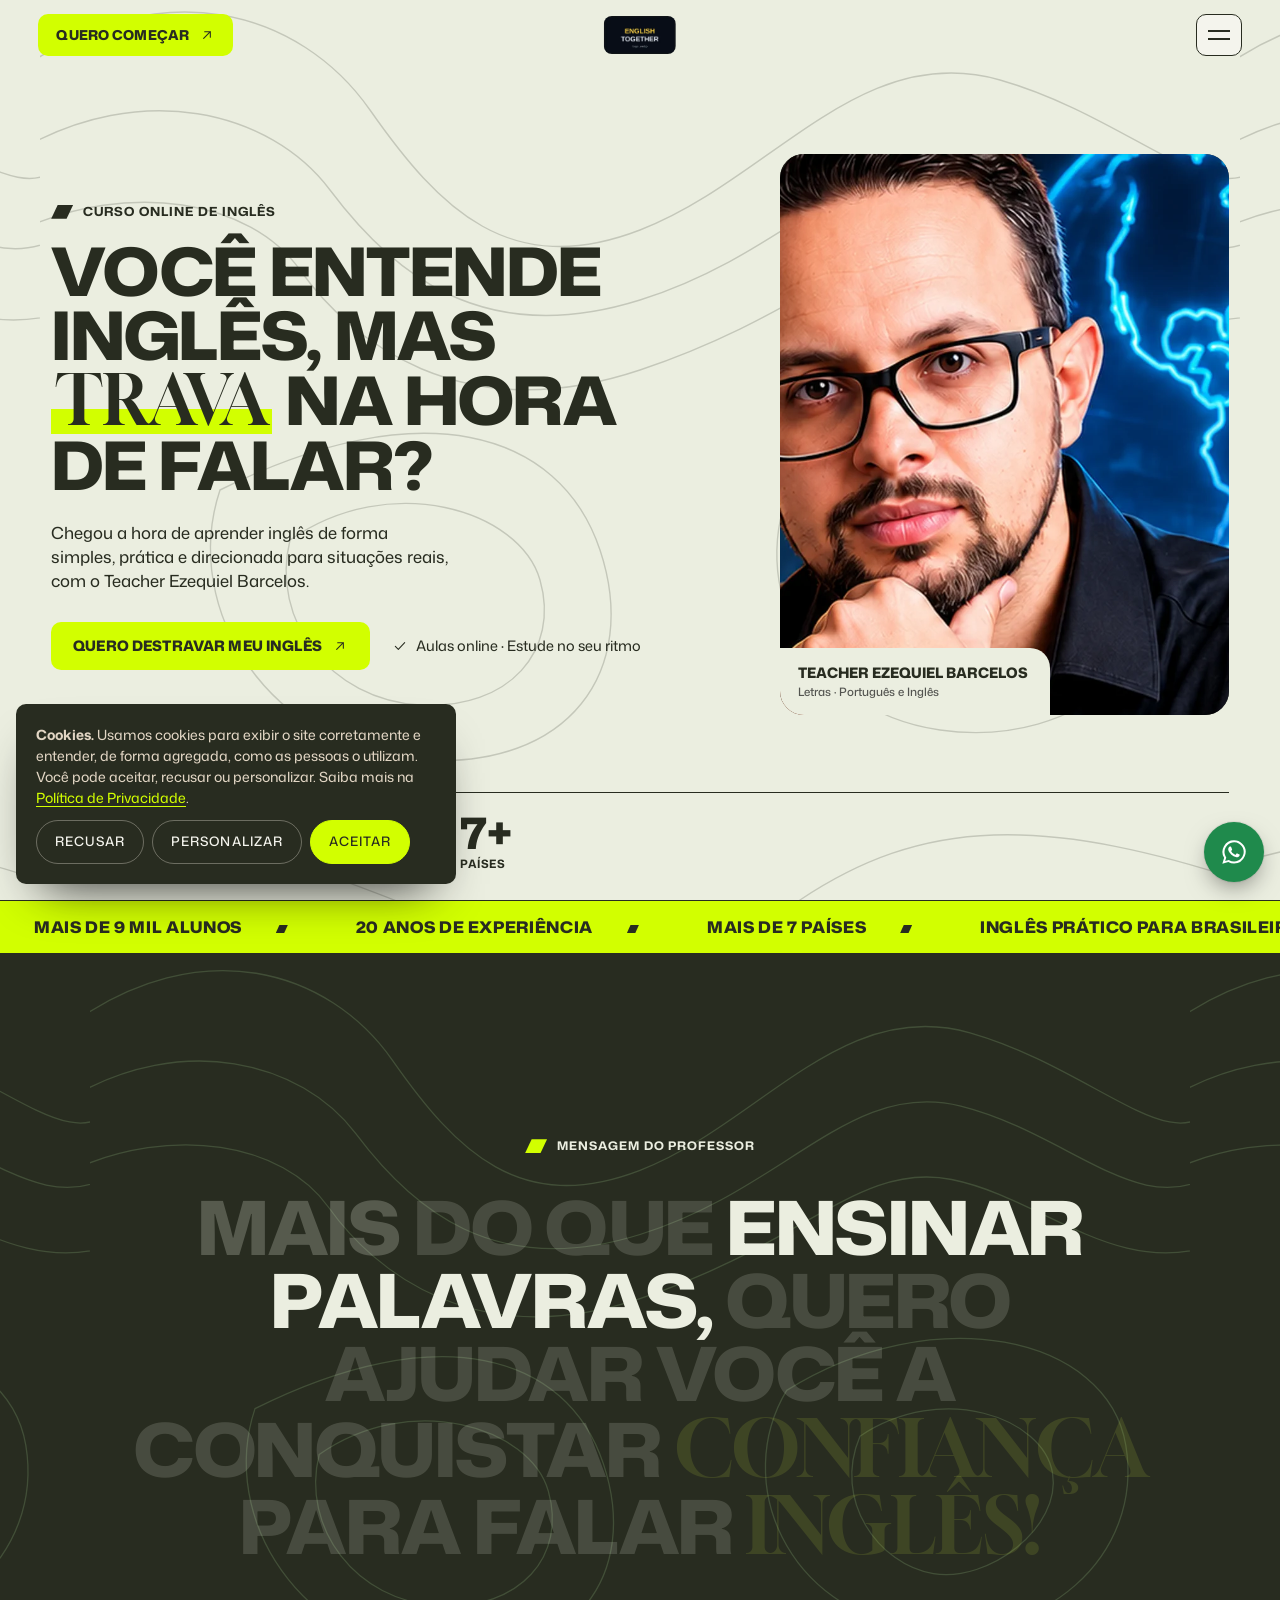
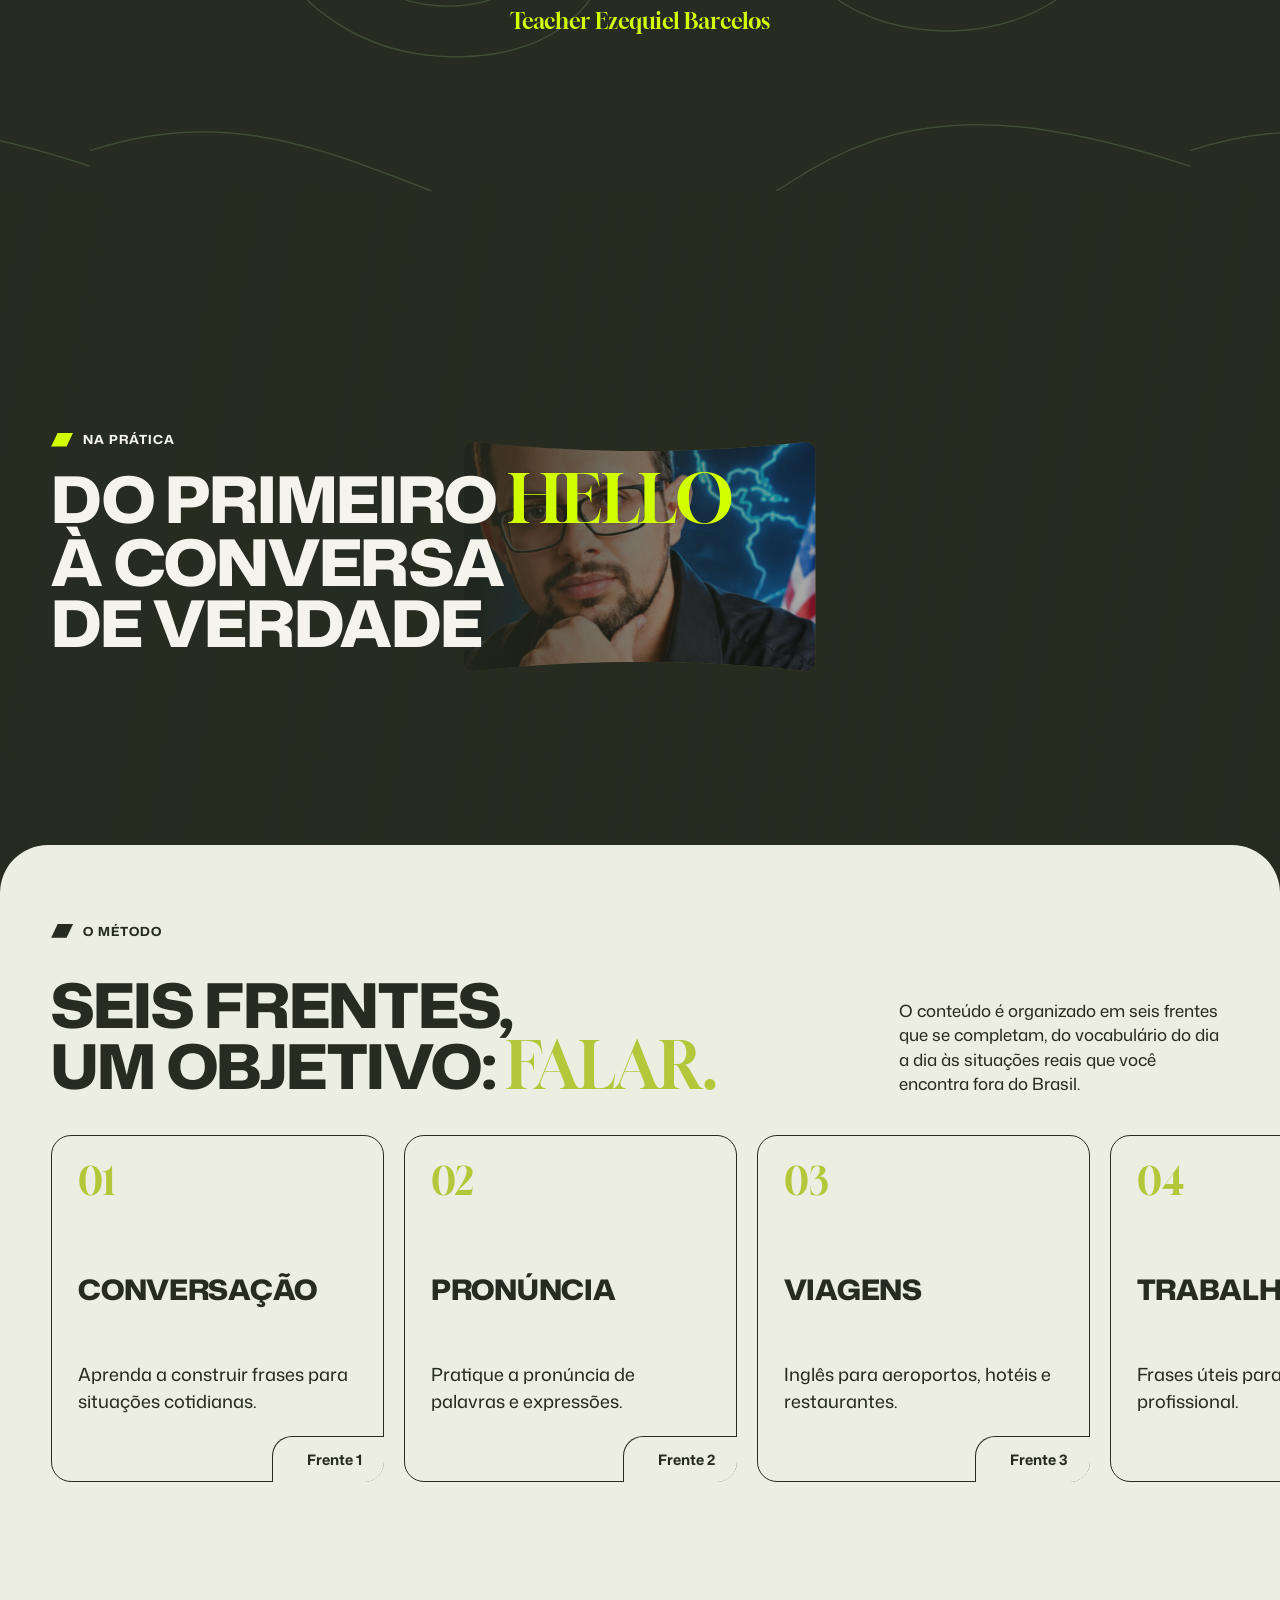
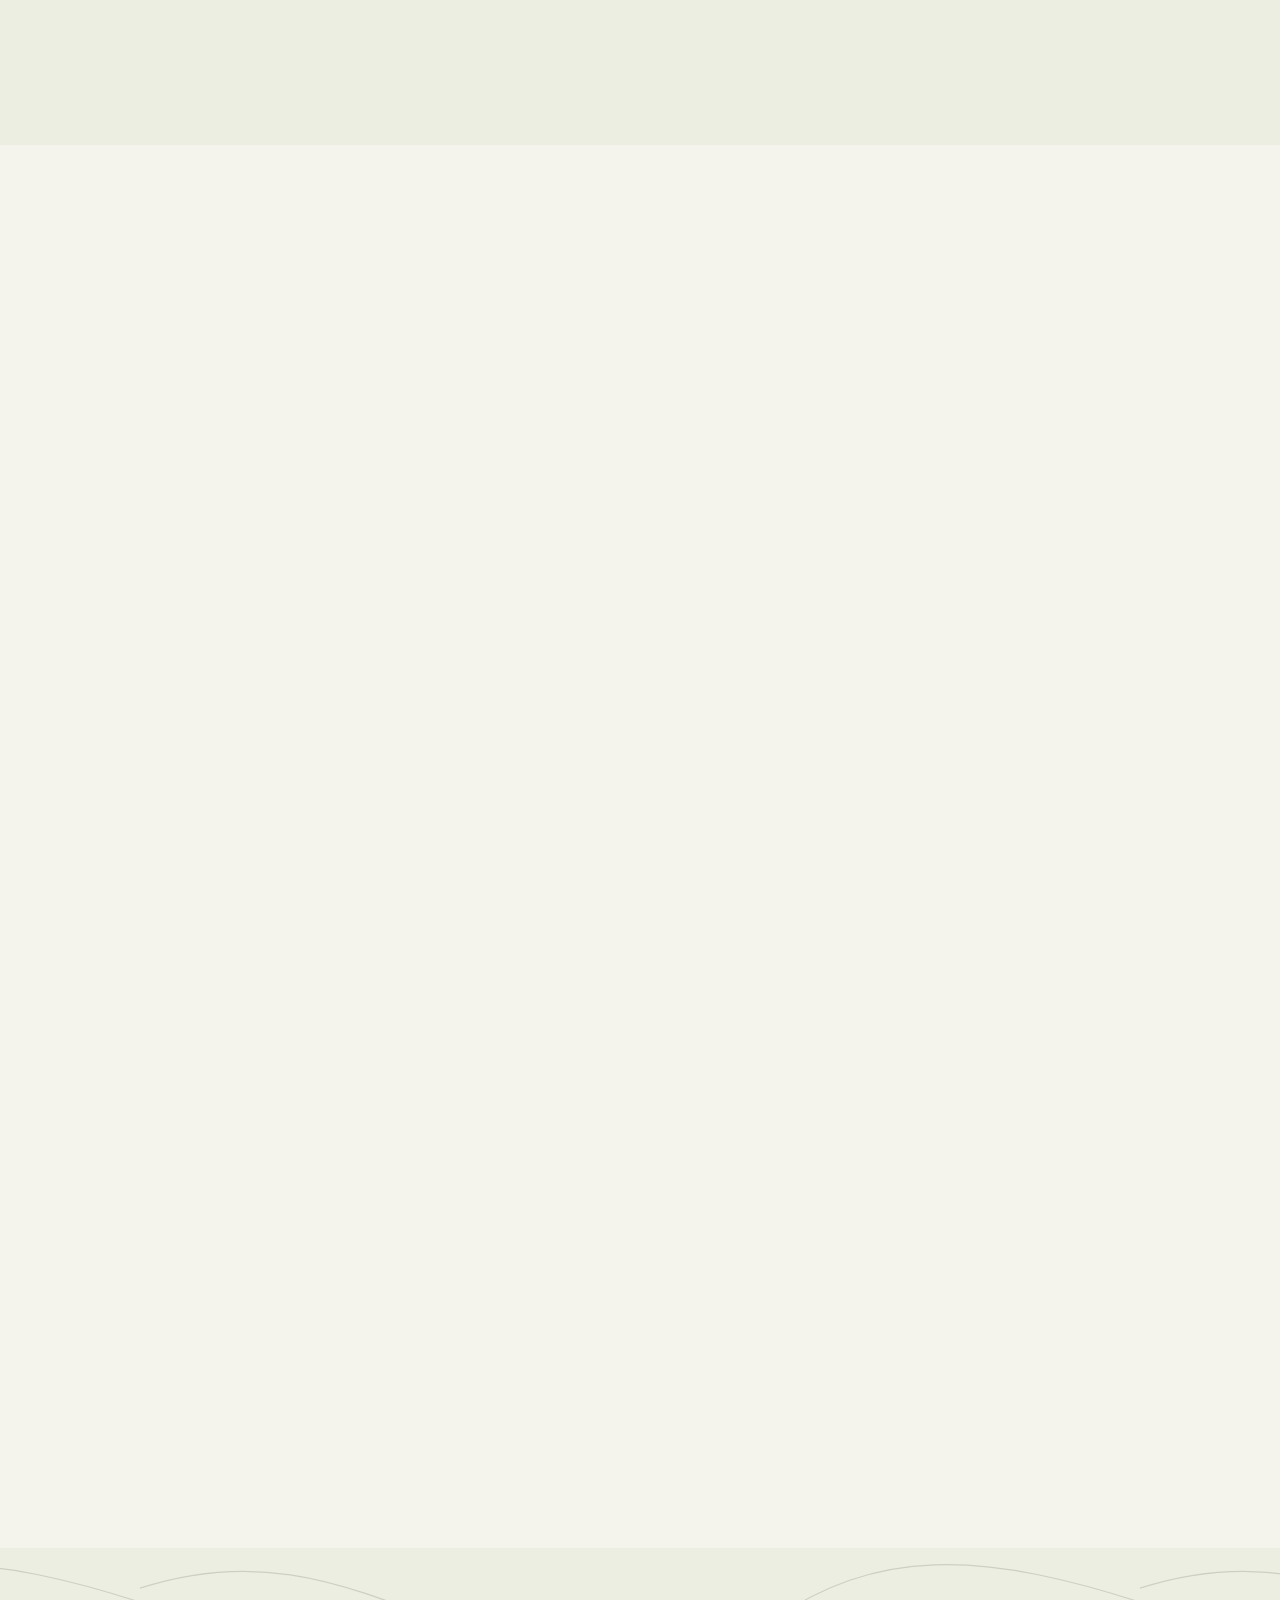
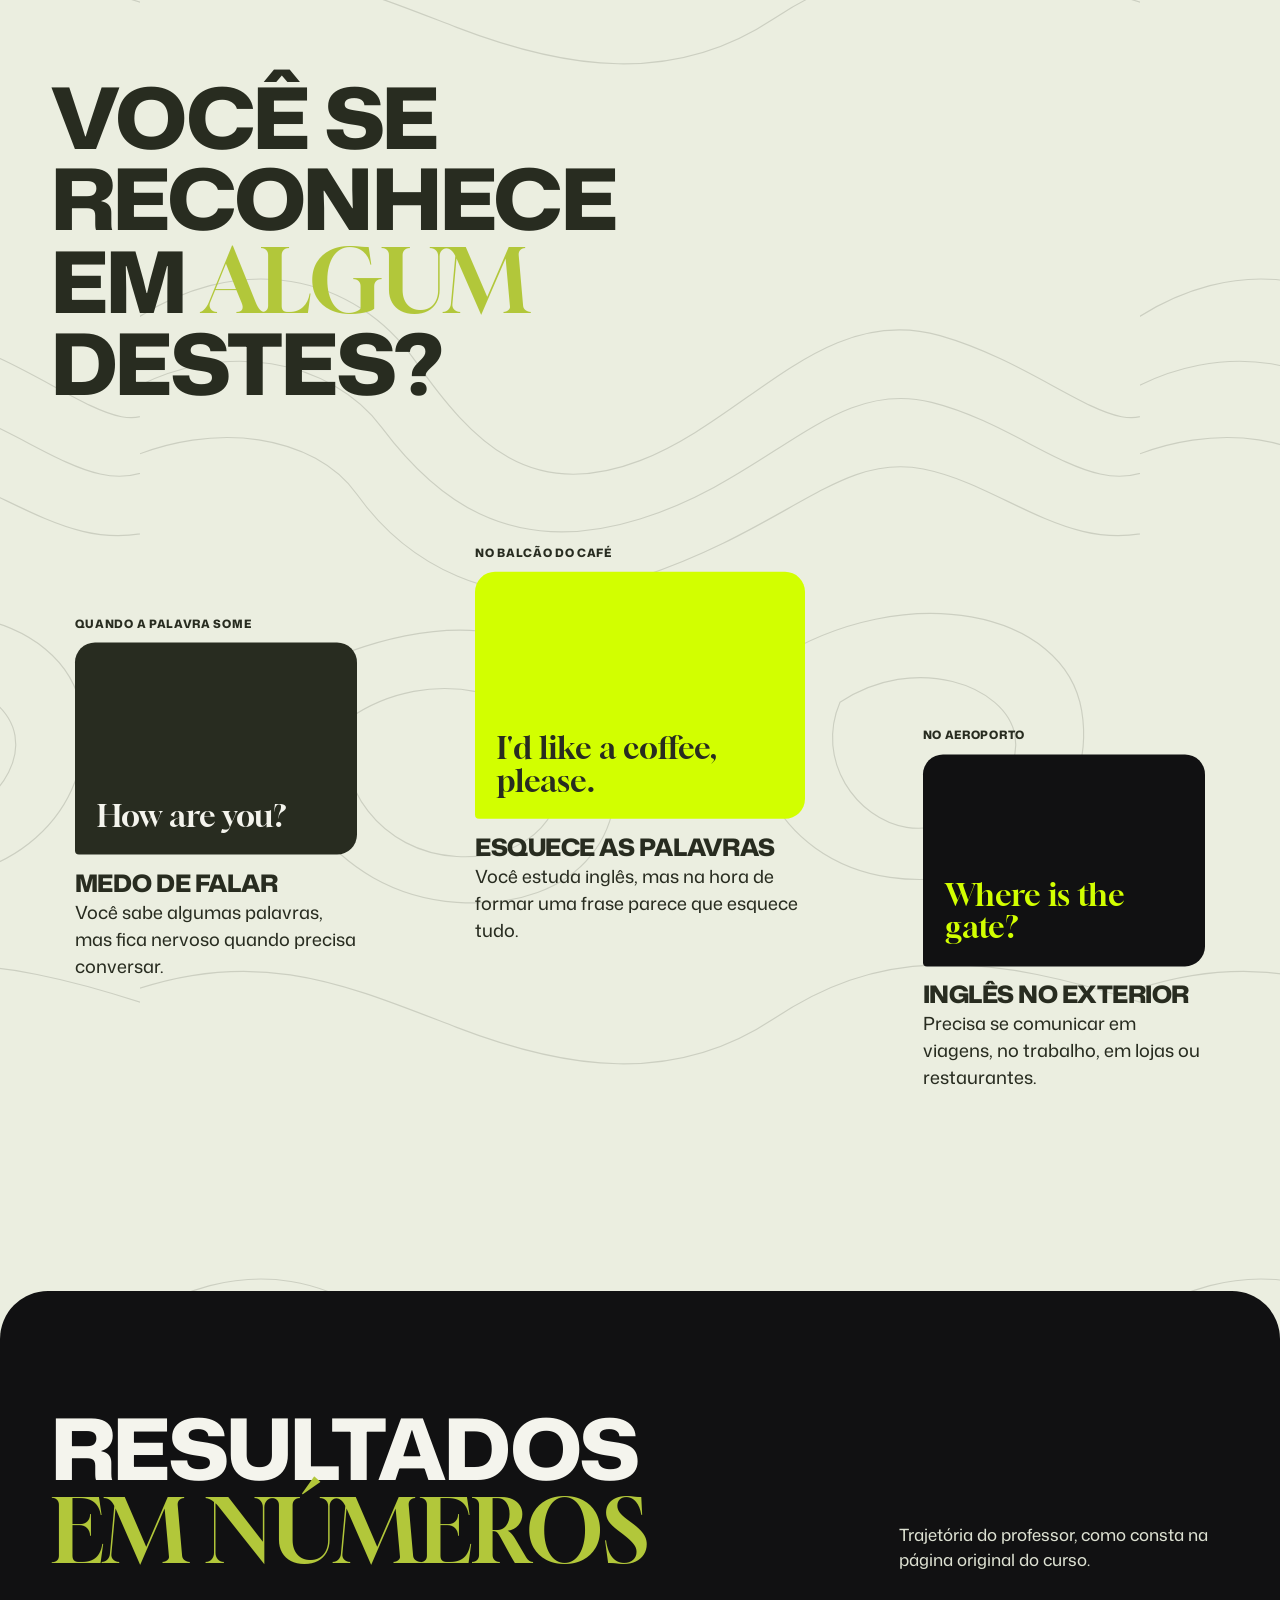
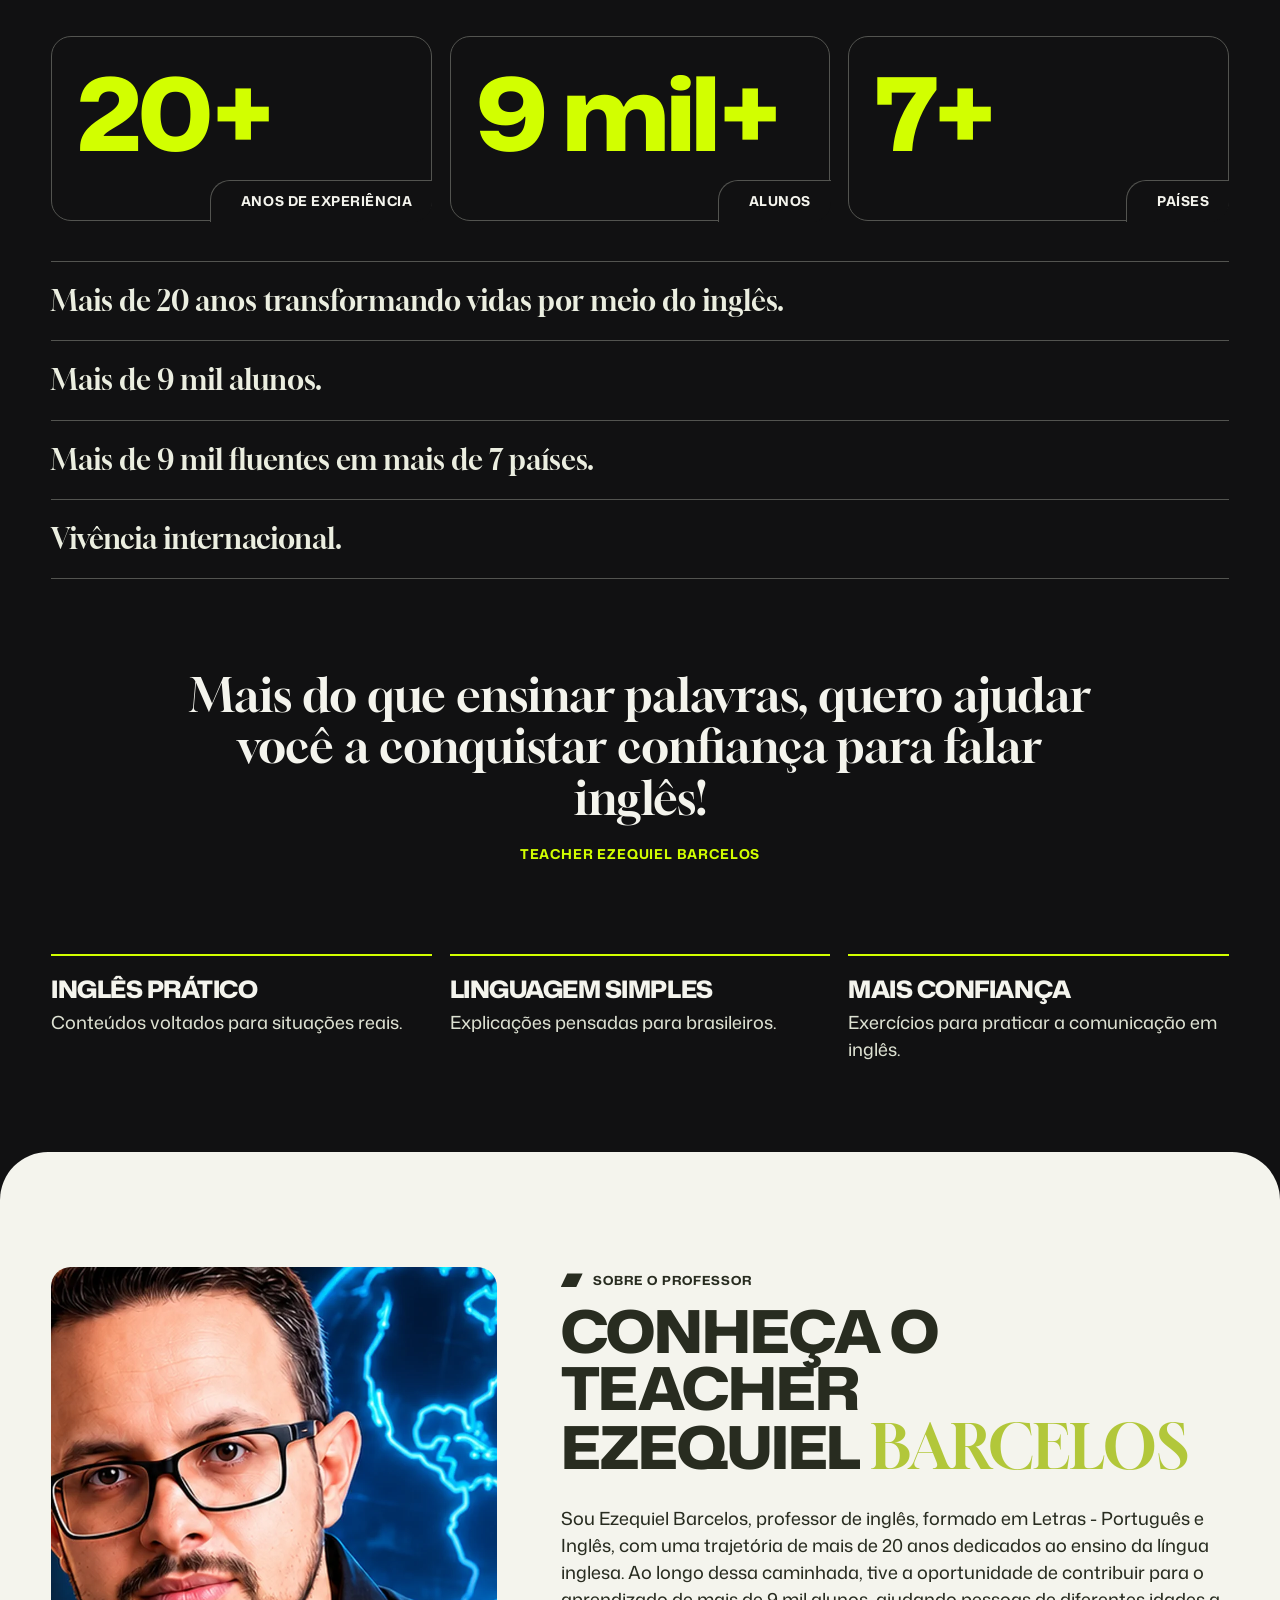
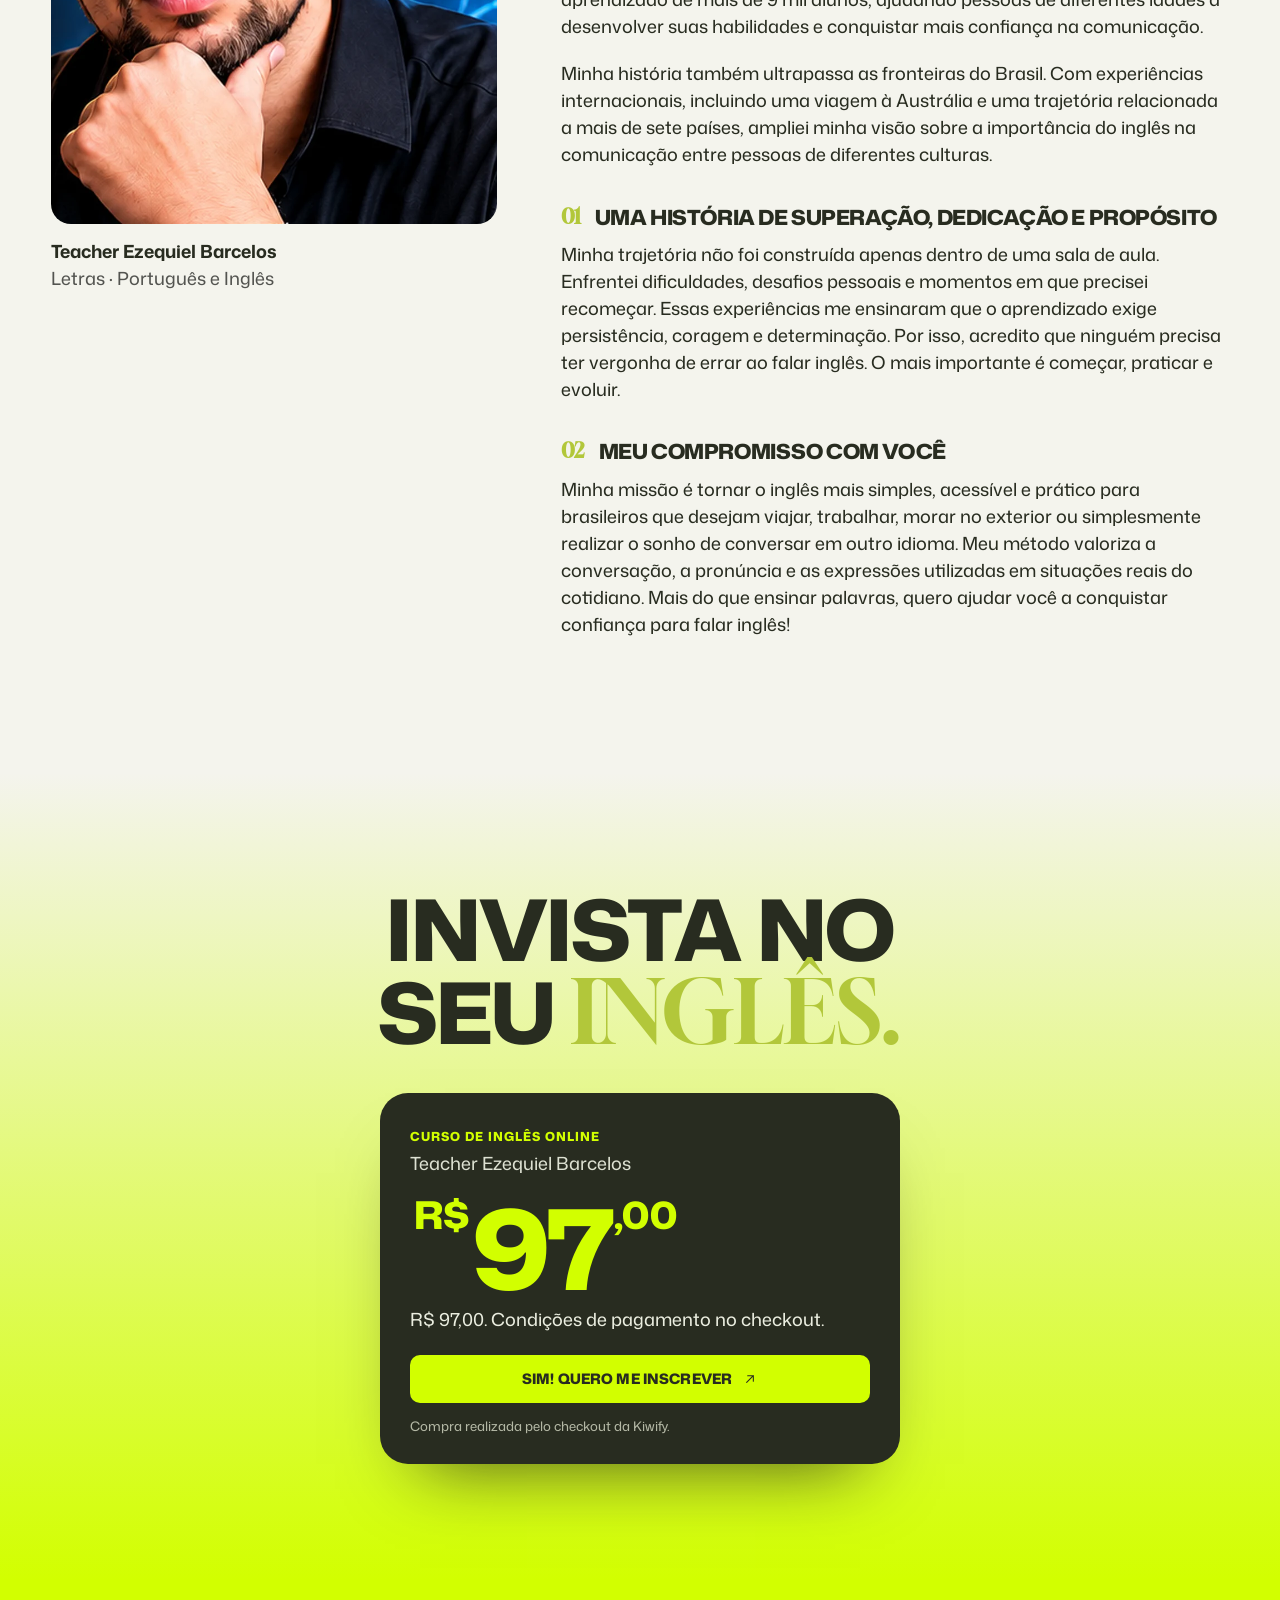
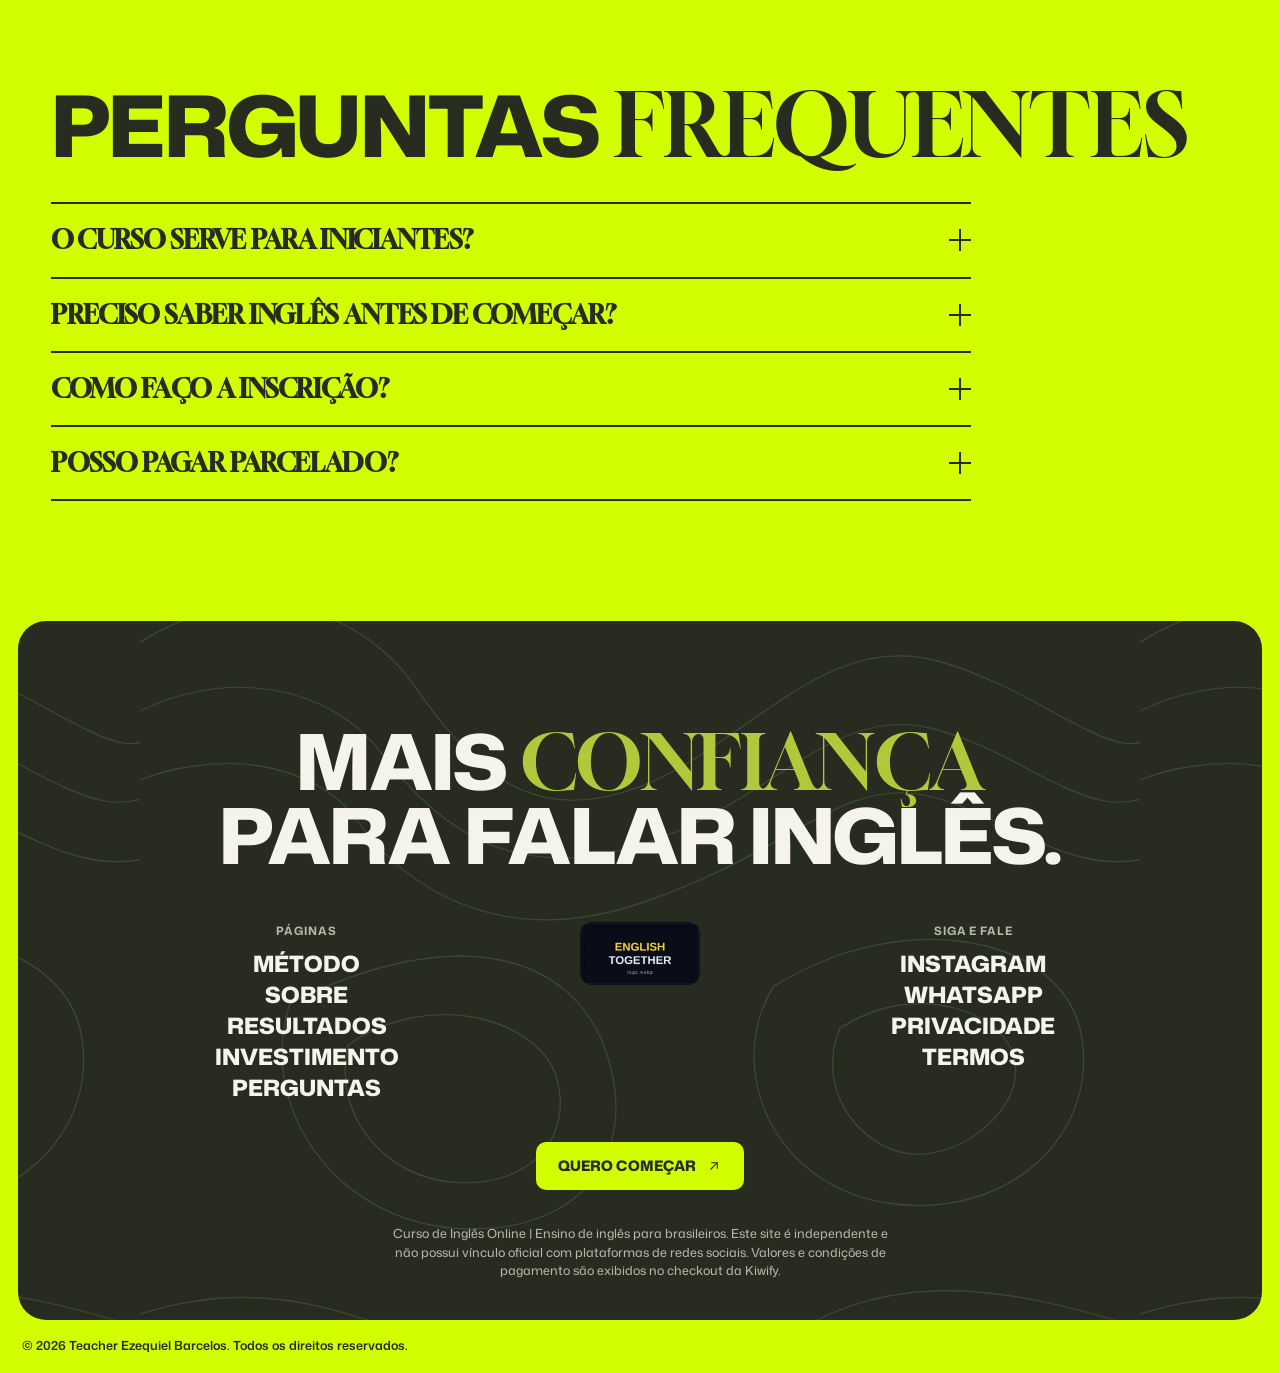
==== index.html @ 975c9c74 "English Together site" ====
<!doctype html>
<html lang="pt-BR"><head><meta charset="UTF-8" /><meta name="viewport" content="width=device-width, initial-scale=1.0" /><title>English Together | Inglês prático para brasileiros</title><meta name="theme-color" content="#080d17" />  <script type="module" crossorigin src="./0.js"></script>
  <link rel="stylesheet" crossorigin href="./0.css">
</head>
<body><div id="root"></div></body></html>
---- 0.css ----
@layer properties{@supports (((-webkit-hyphens:none)) and (not (margin-trim:block))) or ((-moz-orient:inline) and (not (color:rgb(from red r g b)))){*,:before,:after,::backdrop{--tw-scale-x:1;--tw-scale-y:1;--tw-scale-z:1;--tw-rotate-x:initial;--tw-rotate-y:initial;--tw-rotate-z:initial;--tw-skew-x:initial;--tw-skew-y:initial;--tw-pan-x:initial;--tw-pan-y:initial;--tw-pinch-zoom:initial;--tw-space-y-reverse:0;--tw-space-x-reverse:0;--tw-divide-x-reverse:0;--tw-border-style:solid;--tw-divide-y-reverse:0;--tw-ordinal:initial;--tw-slashed-zero:initial;--tw-numeric-figure:initial;--tw-numeric-spacing:initial;--tw-numeric-fraction:initial;--tw-shadow:0 0 #0000;--tw-shadow-color:initial;--tw-shadow-alpha:100%;--tw-inset-shadow:0 0 #0000;--tw-inset-shadow-color:initial;--tw-inset-shadow-alpha:100%;--tw-ring-color:initial;--tw-ring-shadow:0 0 #0000;--tw-inset-ring-color:initial;--tw-inset-ring-shadow:0 0 #0000;--tw-ring-inset:initial;--tw-ring-offset-width:0px;--tw-ring-offset-color:#fff;--tw-ring-offset-shadow:0 0 #0000;--tw-outline-style:solid;--tw-blur:initial;--tw-brightness:initial;--tw-contrast:initial;--tw-grayscale:initial;--tw-hue-rotate:initial;--tw-invert:initial;--tw-opacity:initial;--tw-saturate:initial;--tw-sepia:initial;--tw-drop-shadow:initial;--tw-drop-shadow-color:initial;--tw-drop-shadow-alpha:100%;--tw-drop-shadow-size:initial;--tw-backdrop-blur:initial;--tw-backdrop-brightness:initial;--tw-backdrop-contrast:initial;--tw-backdrop-grayscale:initial;--tw-backdrop-hue-rotate:initial;--tw-backdrop-invert:initial;--tw-backdrop-opacity:initial;--tw-backdrop-saturate:initial;--tw-backdrop-sepia:initial;--tw-duration:initial;--tw-ease:initial}}}@layer theme{:root,:host{--font-sans:var(--font-sans);--font-mono:ui-monospace, SFMono-Regular, Menlo, Monaco, Consolas, "Liberation Mono", "Courier New", monospace;--radius-lg:var(--radius-lg);--ease-in:cubic-bezier(.4, 0, 1, 1);--ease-out:cubic-bezier(0, 0, .2, 1);--ease-in-out:cubic-bezier(.4, 0, .2, 1);--default-transition-duration:.15s;--default-transition-timing-function:cubic-bezier(.4, 0, .2, 1);--default-font-family:var(--font-sans);--default-mono-font-family:var(--font-mono);--font-display:var(--font-display)}}@layer base{*,:after,:before,::backdrop{box-sizing:border-box;border:0 solid;margin:0;padding:0}::file-selector-button{box-sizing:border-box;border:0 solid;margin:0;padding:0}html,:host{-webkit-text-size-adjust:100%;tab-size:4;line-height:1.5;font-family:var(--default-font-family,-apple-system, BlinkMacSystemFont, "Segoe UI", Roboto, "Helvetica Neue", "Noto Sans", Arial, sans-serif, "Apple Color Emoji", "Segoe UI Emoji", "Segoe UI Symbol", "Noto Color Emoji");font-feature-settings:var(--default-font-feature-settings,normal);font-variation-settings:var(--default-font-variation-settings,normal);-webkit-tap-highlight-color:transparent}hr{height:0;color:inherit;border-top-width:1px}abbr:where([title]){-webkit-text-decoration:underline dotted;text-decoration:underline dotted}h1,h2,h3,h4,h5,h6{font-size:inherit;font-weight:inherit}a{color:inherit;-webkit-text-decoration:inherit;text-decoration:inherit}b,strong{font-weight:bolder}code,kbd,samp,pre{font-family:var(--default-mono-font-family,ui-monospace, SFMono-Regular, Menlo, Monaco, Consolas, "Liberation Mono", "Courier New", monospace);font-feature-settings:var(--default-mono-font-feature-settings,normal);font-variation-settings:var(--default-mono-font-variation-settings,normal);font-size:1em}small{font-size:80%}sub,sup{vertical-align:baseline;font-size:75%;line-height:0;position:relative}sub{bottom:-.25em}sup{top:-.5em}table{text-indent:0;border-color:inherit;border-collapse:collapse}:-moz-focusring:where(:not(iframe)){outline:auto}progress{vertical-align:baseline}summary{display:list-item}ol,ul,menu{list-style:none}img,svg,video,canvas,audio,iframe,embed,object{vertical-align:middle;display:block}img,video{max-width:100%;height:auto}button,input,select,optgroup,textarea{font:inherit;font-feature-settings:inherit;font-variation-settings:inherit;letter-spacing:inherit;color:inherit;opacity:1;background-color:#0000;border-radius:0}::file-selector-button{font:inherit;font-feature-settings:inherit;font-variation-settings:inherit;letter-spacing:inherit;color:inherit;opacity:1;background-color:#0000;border-radius:0}:where(select:is([multiple],[size])) optgroup{font-weight:bolder}:where(select:is([multiple],[size])) optgroup option{padding-inline-start:20px}::file-selector-button{margin-inline-end:4px}::placeholder{opacity:1}@supports (not ((-webkit-appearance:-apple-pay-button))) or (contain-intrinsic-size:1px){::placeholder{color:currentColor}@supports (color:color-mix(in lab,red,red)){::placeholder{color:color-mix(in oklab,currentcolor 50%,transparent)}}}textarea{resize:vertical}::-webkit-search-decoration{-webkit-appearance:none}::-webkit-date-and-time-value{min-height:1lh;text-align:inherit}::-webkit-datetime-edit{display:inline-flex}::-webkit-datetime-edit-fields-wrapper{padding:0}::-webkit-datetime-edit{padding-block:0}::-webkit-datetime-edit-year-field{padding-block:0}::-webkit-datetime-edit-month-field{padding-block:0}::-webkit-datetime-edit-day-field{padding-block:0}::-webkit-datetime-edit-hour-field{padding-block:0}::-webkit-datetime-edit-minute-field{padding-block:0}::-webkit-datetime-edit-second-field{padding-block:0}::-webkit-datetime-edit-millisecond-field{padding-block:0}::-webkit-datetime-edit-meridiem-field{padding-block:0}::-webkit-calendar-picker-indicator{line-height:1}:-moz-ui-invalid{box-shadow:none}button,input:where([type=button],[type=reset],[type=submit]){appearance:button}::file-selector-button{appearance:button}::-webkit-inner-spin-button{height:auto}::-webkit-outer-spin-button{height:auto}[hidden]:where(:not([hidden=until-found])){display:none!important}}@layer components;@layer utilities{.\@container{container-type:inline-size}.pointer-events-none{pointer-events:none}.collapse{visibility:collapse}.invisible{visibility:hidden}.visible{visibility:visible}.sr-only{clip-path:inset(50%);white-space:nowrap;border-width:0;width:1px;height:1px;margin:-1px;padding:0;position:absolute;overflow:hidden}.not-sr-only{clip-path:none;white-space:normal;width:auto;height:auto;margin:0;padding:0;position:static;overflow:visible}.absolute{position:absolute}.fixed{position:fixed}.relative{position:relative}.static{position:static}.sticky{position:sticky}.inset-0{inset:0}.top-0{top:0}.isolate{isolation:isolate}.isolation-auto{isolation:auto}.container{width:100%}@media(min-width:40rem){.container{max-width:40rem}}@media(min-width:48rem){.container{max-width:48rem}}@media(min-width:64rem){.container{max-width:64rem}}@media(min-width:80rem){.container{max-width:80rem}}@media(min-width:96rem){.container{max-width:96rem}}.block{display:block}.contents{display:contents}.flex{display:flex}.flow-root{display:flow-root}.grid{display:grid}.hidden{display:none}.inline{display:inline}.inline-block{display:inline-block}.inline-flex{display:inline-flex}.inline-grid{display:inline-grid}.inline-table{display:inline-table}.list-item{display:list-item}.table{display:table}.table-caption{display:table-caption}.table-cell{display:table-cell}.table-column{display:table-column}.table-column-group{display:table-column-group}.table-footer-group{display:table-footer-group}.table-header-group{display:table-header-group}.table-row{display:table-row}.table-row-group{display:table-row-group}.max-w-none{max-width:none}.shrink{flex-shrink:1}.grow{flex-grow:1}.border-collapse{border-collapse:collapse}.translate-none{translate:none}.scale-3d{scale:var(--tw-scale-x) var(--tw-scale-y) var(--tw-scale-z)}.transform{transform:var(--tw-rotate-x, ) var(--tw-rotate-y, ) var(--tw-rotate-z, ) var(--tw-skew-x, ) var(--tw-skew-y, )}.touch-pinch-zoom{--tw-pinch-zoom:pinch-zoom;touch-action:var(--tw-pan-x, ) var(--tw-pan-y, ) var(--tw-pinch-zoom, )}.resize{resize:both}.flex-wrap{flex-wrap:wrap}:where(.space-y-reverse>:not(:last-child)){--tw-space-y-reverse:1}:where(.space-x-reverse>:not(:last-child)){--tw-space-x-reverse:1}:where(.divide-x>:not(:last-child)){--tw-divide-x-reverse:0;border-inline-style:var(--tw-border-style);border-inline-start-width:calc(1px * var(--tw-divide-x-reverse));border-inline-end-width:calc(1px * calc(1 - var(--tw-divide-x-reverse)))}:where(.divide-y>:not(:last-child)){--tw-divide-y-reverse:0;border-bottom-style:var(--tw-border-style);border-top-style:var(--tw-border-style);border-top-width:calc(1px * var(--tw-divide-y-reverse));border-bottom-width:calc(1px * calc(1 - var(--tw-divide-y-reverse)))}:where(.divide-y-reverse>:not(:last-child)){--tw-divide-y-reverse:1}.truncate{text-overflow:ellipsis;white-space:nowrap;overflow:hidden}.overflow-hidden{overflow:hidden}.rounded{border-radius:.25rem}.rounded-s{border-start-start-radius:.25rem;border-end-start-radius:.25rem}.rounded-ss{border-start-start-radius:.25rem}.rounded-e{border-start-end-radius:.25rem;border-end-end-radius:.25rem}.rounded-se{border-start-end-radius:.25rem}.rounded-ee{border-end-end-radius:.25rem}.rounded-es{border-end-start-radius:.25rem}.rounded-t{border-top-left-radius:.25rem;border-top-right-radius:.25rem}.rounded-l{border-top-left-radius:.25rem;border-bottom-left-radius:.25rem}.rounded-l-lg{border-top-left-radius:var(--radius-lg);border-bottom-left-radius:var(--radius-lg)}.rounded-tl{border-top-left-radius:.25rem}.rounded-r{border-top-right-radius:.25rem;border-bottom-right-radius:.25rem}.rounded-r-lg{border-top-right-radius:var(--radius-lg);border-bottom-right-radius:var(--radius-lg)}.rounded-tr{border-top-right-radius:.25rem}.rounded-b{border-bottom-right-radius:.25rem;border-bottom-left-radius:.25rem}.rounded-br{border-bottom-right-radius:.25rem}.rounded-bl{border-bottom-left-radius:.25rem}.border{border-style:var(--tw-border-style);border-width:1px}.border-x{border-inline-style:var(--tw-border-style);border-inline-width:1px}.border-y{border-block-style:var(--tw-border-style);border-block-width:1px}.border-s{border-inline-start-style:var(--tw-border-style);border-inline-start-width:1px}.border-e{border-inline-end-style:var(--tw-border-style);border-inline-end-width:1px}.border-bs{border-block-start-style:var(--tw-border-style);border-block-start-width:1px}.border-be{border-block-end-style:var(--tw-border-style);border-block-end-width:1px}.border-t{border-top-style:var(--tw-border-style);border-top-width:1px}.border-r{border-right-style:var(--tw-border-style);border-right-width:1px}.border-b{border-bottom-style:var(--tw-border-style);border-bottom-width:1px}.border-l{border-left-style:var(--tw-border-style);border-left-width:1px}.bg-muted{background-color:#1e1813}.bg-repeat{background-repeat:repeat}.mask-no-clip{-webkit-mask-clip:no-clip;mask-clip:no-clip}.mask-repeat{-webkit-mask-repeat:repeat;mask-repeat:repeat}.object-cover{object-fit:cover}.text-wrap{text-wrap:wrap}.text-clip{text-overflow:clip}.text-ellipsis{text-overflow:ellipsis}.capitalize{text-transform:capitalize}.lowercase{text-transform:lowercase}.normal-case{text-transform:none}.uppercase{text-transform:uppercase}.italic{font-style:italic}.not-italic{font-style:normal}.diagonal-fractions{--tw-numeric-fraction:diagonal-fractions;font-variant-numeric:var(--tw-ordinal, ) var(--tw-slashed-zero, ) var(--tw-numeric-figure, ) var(--tw-numeric-spacing, ) var(--tw-numeric-fraction, )}.lining-nums{--tw-numeric-figure:lining-nums;font-variant-numeric:var(--tw-ordinal, ) var(--tw-slashed-zero, ) var(--tw-numeric-figure, ) var(--tw-numeric-spacing, ) var(--tw-numeric-fraction, )}.oldstyle-nums{--tw-numeric-figure:oldstyle-nums;font-variant-numeric:var(--tw-ordinal, ) var(--tw-slashed-zero, ) var(--tw-numeric-figure, ) var(--tw-numeric-spacing, ) var(--tw-numeric-fraction, )}.ordinal{--tw-ordinal:ordinal;font-variant-numeric:var(--tw-ordinal, ) var(--tw-slashed-zero, ) var(--tw-numeric-figure, ) var(--tw-numeric-spacing, ) var(--tw-numeric-fraction, )}.proportional-nums{--tw-numeric-spacing:proportional-nums;font-variant-numeric:var(--tw-ordinal, ) var(--tw-slashed-zero, ) var(--tw-numeric-figure, ) var(--tw-numeric-spacing, ) var(--tw-numeric-fraction, )}.slashed-zero{--tw-slashed-zero:slashed-zero;font-variant-numeric:var(--tw-ordinal, ) var(--tw-slashed-zero, ) var(--tw-numeric-figure, ) var(--tw-numeric-spacing, ) var(--tw-numeric-fraction, )}.stacked-fractions{--tw-numeric-fraction:stacked-fractions;font-variant-numeric:var(--tw-ordinal, ) var(--tw-slashed-zero, ) var(--tw-numeric-figure, ) var(--tw-numeric-spacing, ) var(--tw-numeric-fraction, )}.tabular-nums{--tw-numeric-spacing:tabular-nums;font-variant-numeric:var(--tw-ordinal, ) var(--tw-slashed-zero, ) var(--tw-numeric-figure, ) var(--tw-numeric-spacing, ) var(--tw-numeric-fraction, )}.normal-nums{font-variant-numeric:normal}.line-through{text-decoration-line:line-through}.no-underline{text-decoration-line:none}.overline{text-decoration-line:overline}.underline{text-decoration-line:underline}.antialiased{-webkit-font-smoothing:antialiased;-moz-osx-font-smoothing:grayscale}.subpixel-antialiased{-webkit-font-smoothing:auto;-moz-osx-font-smoothing:auto}.shadow{--tw-shadow:0 1px 3px 0 var(--tw-shadow-color,#0000001a), 0 1px 2px -1px var(--tw-shadow-color,#0000001a);box-shadow:var(--tw-inset-shadow),var(--tw-inset-ring-shadow),var(--tw-ring-offset-shadow),var(--tw-ring-shadow),var(--tw-shadow)}.inset-ring{--tw-inset-ring-shadow:inset 0 0 0 1px var(--tw-inset-ring-color,currentcolor);box-shadow:var(--tw-inset-shadow),var(--tw-inset-ring-shadow),var(--tw-ring-offset-shadow),var(--tw-ring-shadow),var(--tw-shadow)}.outline{outline-style:var(--tw-outline-style);outline-width:1px}.blur{--tw-blur:blur(8px);filter:var(--tw-blur, ) var(--tw-brightness, ) var(--tw-contrast, ) var(--tw-grayscale, ) var(--tw-hue-rotate, ) var(--tw-invert, ) var(--tw-saturate, ) var(--tw-sepia, ) var(--tw-drop-shadow, )}.drop-shadow{--tw-drop-shadow-size:drop-shadow(0 1px 2px var(--tw-drop-shadow-color,#0000001a)) drop-shadow(0 1px 1px var(--tw-drop-shadow-color,#0000000f));--tw-drop-shadow:drop-shadow(0 1px 2px #0000001a) drop-shadow(0 1px 1px #0000000f);filter:var(--tw-blur, ) var(--tw-brightness, ) var(--tw-contrast, ) var(--tw-grayscale, ) var(--tw-hue-rotate, ) var(--tw-invert, ) var(--tw-saturate, ) var(--tw-sepia, ) var(--tw-drop-shadow, )}.filter{filter:var(--tw-blur, ) var(--tw-brightness, ) var(--tw-contrast, ) var(--tw-grayscale, ) var(--tw-hue-rotate, ) var(--tw-invert, ) var(--tw-saturate, ) var(--tw-sepia, ) var(--tw-drop-shadow, )}.filter\!{filter:var(--tw-blur, ) var(--tw-brightness, ) var(--tw-contrast, ) var(--tw-grayscale, ) var(--tw-hue-rotate, ) var(--tw-invert, ) var(--tw-saturate, ) var(--tw-sepia, ) var(--tw-drop-shadow, )!important}.backdrop-blur{--tw-backdrop-blur:blur(8px);-webkit-backdrop-filter:var(--tw-backdrop-blur, ) var(--tw-backdrop-brightness, ) var(--tw-backdrop-contrast, ) var(--tw-backdrop-grayscale, ) var(--tw-backdrop-hue-rotate, ) var(--tw-backdrop-invert, ) var(--tw-backdrop-opacity, ) var(--tw-backdrop-saturate, ) var(--tw-backdrop-sepia, );backdrop-filter:var(--tw-backdrop-blur, ) var(--tw-backdrop-brightness, ) var(--tw-backdrop-contrast, ) var(--tw-backdrop-grayscale, ) var(--tw-backdrop-hue-rotate, ) var(--tw-backdrop-invert, ) var(--tw-backdrop-opacity, ) var(--tw-backdrop-saturate, ) var(--tw-backdrop-sepia, )}.backdrop-grayscale{--tw-backdrop-grayscale:grayscale(100%);-webkit-backdrop-filter:var(--tw-backdrop-blur, ) var(--tw-backdrop-brightness, ) var(--tw-backdrop-contrast, ) var(--tw-backdrop-grayscale, ) var(--tw-backdrop-hue-rotate, ) var(--tw-backdrop-invert, ) var(--tw-backdrop-opacity, ) var(--tw-backdrop-saturate, ) var(--tw-backdrop-sepia, );backdrop-filter:var(--tw-backdrop-blur, ) var(--tw-backdrop-brightness, ) var(--tw-backdrop-contrast, ) var(--tw-backdrop-grayscale, ) var(--tw-backdrop-hue-rotate, ) var(--tw-backdrop-invert, ) var(--tw-backdrop-opacity, ) var(--tw-backdrop-saturate, ) var(--tw-backdrop-sepia, )}.backdrop-invert{--tw-backdrop-invert:invert(100%);-webkit-backdrop-filter:var(--tw-backdrop-blur, ) var(--tw-backdrop-brightness, ) var(--tw-backdrop-contrast, ) var(--tw-backdrop-grayscale, ) var(--tw-backdrop-hue-rotate, ) var(--tw-backdrop-invert, ) var(--tw-backdrop-opacity, ) var(--tw-backdrop-saturate, ) var(--tw-backdrop-sepia, );backdrop-filter:var(--tw-backdrop-blur, ) var(--tw-backdrop-brightness, ) var(--tw-backdrop-contrast, ) var(--tw-backdrop-grayscale, ) var(--tw-backdrop-hue-rotate, ) var(--tw-backdrop-invert, ) var(--tw-backdrop-opacity, ) var(--tw-backdrop-saturate, ) var(--tw-backdrop-sepia, )}.backdrop-sepia{--tw-backdrop-sepia:sepia(100%);-webkit-backdrop-filter:var(--tw-backdrop-blur, ) var(--tw-backdrop-brightness, ) var(--tw-backdrop-contrast, ) var(--tw-backdrop-grayscale, ) var(--tw-backdrop-hue-rotate, ) var(--tw-backdrop-invert, ) var(--tw-backdrop-opacity, ) var(--tw-backdrop-saturate, ) var(--tw-backdrop-sepia, );backdrop-filter:var(--tw-backdrop-blur, ) var(--tw-backdrop-brightness, ) var(--tw-backdrop-contrast, ) var(--tw-backdrop-grayscale, ) var(--tw-backdrop-hue-rotate, ) var(--tw-backdrop-invert, ) var(--tw-backdrop-opacity, ) var(--tw-backdrop-saturate, ) var(--tw-backdrop-sepia, )}.backdrop-filter{-webkit-backdrop-filter:var(--tw-backdrop-blur, ) var(--tw-backdrop-brightness, ) var(--tw-backdrop-contrast, ) var(--tw-backdrop-grayscale, ) var(--tw-backdrop-hue-rotate, ) var(--tw-backdrop-invert, ) var(--tw-backdrop-opacity, ) var(--tw-backdrop-saturate, ) var(--tw-backdrop-sepia, );backdrop-filter:var(--tw-backdrop-blur, ) var(--tw-backdrop-brightness, ) var(--tw-backdrop-contrast, ) var(--tw-backdrop-grayscale, ) var(--tw-backdrop-hue-rotate, ) var(--tw-backdrop-invert, ) var(--tw-backdrop-opacity, ) var(--tw-backdrop-saturate, ) var(--tw-backdrop-sepia, )}.transition{transition-property:color,background-color,border-color,outline-color,text-decoration-color,fill,stroke,--tw-gradient-from,--tw-gradient-via,--tw-gradient-to,opacity,box-shadow,transform,translate,scale,rotate,filter,-webkit-backdrop-filter,backdrop-filter,display,content-visibility,overlay,pointer-events;transition-timing-function:var(--tw-ease,var(--default-transition-timing-function));transition-duration:var(--tw-duration,var(--default-transition-duration))}.transition-opacity{transition-property:opacity;transition-timing-function:var(--tw-ease,var(--default-transition-timing-function));transition-duration:var(--tw-duration,var(--default-transition-duration))}.duration-500{--tw-duration:.5s;transition-duration:.5s}.ease-in{--tw-ease:var(--ease-in);transition-timing-function:var(--ease-in)}.ease-in-out{--tw-ease:var(--ease-in-out);transition-timing-function:var(--ease-in-out)}.ease-out{--tw-ease:var(--ease-out);transition-timing-function:var(--ease-out)}:where(.divide-x-reverse>:not(:last-child)){--tw-divide-x-reverse:1}.ring-inset{--tw-ring-inset:inset}}@font-face{font-family:Bodoni Moda;font-style:normal;font-weight:400 900;font-display:swap;src:url(./fonts/bodoni-latin.woff2)format("woff2");unicode-range:U+??,U+131,U+152-153,U+2BB-2BC,U+2C6,U+2DA,U+2DC,U+304,U+308,U+329,U+2000-206F,U+20AC,U+2122,U+2191,U+2193,U+2212,U+2215,U+FEFF,U+FFFD}@font-face{font-family:Bodoni Moda;font-style:normal;font-weight:400 900;font-display:swap;src:url(./fonts/bodoni-latin-ext.woff2)format("woff2");unicode-range:U+100-2BA,U+2BD-2C5,U+2C7-2CC,U+2CE-2D7,U+2DD-2FF,U+304,U+308,U+329,U+1D00-1DBF,U+1E00-1E9F,U+1EF2-1EFF,U+2020,U+20A0-20AB,U+20AD-20C0,U+2113,U+2C60-2C7F,U+A720-A7FF}@font-face{font-family:Bodoni Moda;font-style:italic;font-weight:400 900;font-display:swap;src:url(./fonts/bodoni-italic-latin.woff2)format("woff2");unicode-range:U+??,U+131,U+152-153,U+2BB-2BC,U+2C6,U+2DA,U+2DC,U+304,U+308,U+329,U+2000-206F,U+20AC,U+2122,U+2191,U+2193,U+2212,U+2215,U+FEFF,U+FFFD}@font-face{font-family:Bodoni Moda;font-style:italic;font-weight:400 900;font-display:swap;src:url(./fonts/bodoni-italic-latin-ext.woff2)format("woff2");unicode-range:U+100-2BA,U+2BD-2C5,U+2C7-2CC,U+2CE-2D7,U+2DD-2FF,U+304,U+308,U+329,U+1D00-1DBF,U+1E00-1E9F,U+1EF2-1EFF,U+2020,U+20A0-20AB,U+20AD-20C0,U+2113,U+2C60-2C7F,U+A720-A7FF}@font-face{font-family:Jost;font-style:normal;font-weight:300 600;font-display:swap;src:url(./fonts/jost-latin.woff2)format("woff2");unicode-range:U+??,U+131,U+152-153,U+2BB-2BC,U+2C6,U+2DA,U+2DC,U+304,U+308,U+329,U+2000-206F,U+20AC,U+2122,U+2191,U+2193,U+2212,U+2215,U+FEFF,U+FFFD}@font-face{font-family:Jost;font-style:normal;font-weight:300 600;font-display:swap;src:url(./fonts/jost-latin-ext.woff2)format("woff2");unicode-range:U+100-2BA,U+2BD-2C5,U+2C7-2CC,U+2CE-2D7,U+2DD-2FF,U+304,U+308,U+329,U+1D00-1DBF,U+1E00-1E9F,U+1EF2-1EFF,U+2020,U+20A0-20AB,U+20AD-20C0,U+2113,U+2C60-2C7F,U+A720-A7FF}:root{--paper:#faf4e8;--paper-2:#f2e9d8;--paper-3:#eadfc9;--paper-edge:#e0d2b8;--ink:#17120d;--ink-2:#241c14;--ink-3:#33291d;--muted:#655849;--clay:#b03a22;--clay-deep:#8f2d19;--olive:#47513c;--sun:#e9b44c;--sun-on-clay:#f7d9a0;--line:#17120d29;--line-soft:#17120d17;--line-strong:#17120d6b;--radius:4px;--radius-lg:10px;--max:1180px;--gutter:clamp(18px, 5vw, 56px);--font-display:"Bodoni Moda", "Times New Roman", Georgia, serif;--font-sans:"Jost", "Helvetica Neue", Arial, sans-serif;--ease:cubic-bezier(.22, 1, .36, 1);--shadow-card:0 22px 48px -30px #17120d8c;--z-nav:90;--z-bar:100;--z-cookie:120;--z-whatsapp:130;--z-skip:200;color-scheme:light;--background:var(--paper);--foreground:var(--ink);--card:#fffdf7;--card-foreground:var(--ink);--popover:#fffdf7;--popover-foreground:var(--ink);--primary:var(--clay);--primary-foreground:#fff8ee;--secondary:var(--paper-2);--secondary-foreground:var(--ink);--muted-foreground:var(--muted);--accent:var(--sun);--accent-foreground:var(--ink);--destructive:#a32020;--destructive-foreground:#fff;--border:var(--line);--input:var(--line);--ring:var(--clay)}*,:before,:after{box-sizing:border-box}html{-webkit-text-size-adjust:100%;scroll-behavior:smooth}html.lenis,html.lenis body{height:auto}.lenis.lenis-smooth{scroll-behavior:auto!important}.lenis.lenis-stopped{overflow:hidden}body{background:var(--paper);color:var(--ink);font-family:var(--font-sans);-webkit-font-smoothing:antialiased;text-rendering:optimizelegibility;background-image:radial-gradient(circle at 18% 12%,#b03a220d,#0000 42%),radial-gradient(circle at 82% 78%,#47513c0d,#0000 46%);background-attachment:fixed;margin:0;font-size:17px;font-weight:400;line-height:1.62;overflow-x:hidden}img,svg{max-width:100%;display:block}.hero__band img{max-width:none}h1,h2,h3,h4{font-family:var(--font-display);letter-spacing:-.02em;text-wrap:balance;margin:0;font-weight:900;line-height:.98}p{margin:0}a{color:inherit;text-decoration:none}button{font:inherit;color:inherit;cursor:pointer;background:0 0;border:0}::selection{background:var(--clay);color:#fff8ee}:focus-visible{outline:3px solid var(--clay);outline-offset:3px;border-radius:3px}.skip-link{z-index:var(--z-skip);background:var(--ink);color:var(--paper);font-family:var(--font-sans);border-radius:999px;padding:14px 22px;font-size:16px;font-weight:500;transition:top .2s;position:absolute;top:-140px;left:16px}.skip-link:focus-visible{top:12px}.container{width:100%;max-width:var(--max);padding-inline:var(--gutter);margin-inline:auto}.section{padding-block:clamp(64px,9vw,130px);position:relative}.rule{background:var(--line);border:0;height:1px;margin:0}.eyebrow{font-family:var(--font-sans);letter-spacing:.19em;text-transform:uppercase;color:var(--clay);align-items:center;gap:10px;margin:0;font-size:12.5px;font-weight:500;display:inline-flex}.eyebrow:before{content:"";background:currentColor;flex:none;width:26px;height:1px}.eyebrow--plain:before{display:none}.display{font-family:var(--font-display);letter-spacing:-.028em;font-weight:900;line-height:.92}.section-title{font-size:clamp(38px,6.4vw,82px);line-height:.92}.section-title em{color:var(--clay);font-style:italic}.lead{color:var(--muted);max-width:34ch;font-size:clamp(17px,1.5vw,20px)}.note{color:var(--muted);font-size:14px}.split{margin:0}.split__stack{display:block}.split__line{margin-block:-.04em;padding-block:.04em;display:block;overflow:hidden}.split__inner{will-change:transform;display:block}.btn{--btn-bg:var(--ink);--btn-fg:var(--paper);background:var(--btn-bg);min-height:48px;color:var(--btn-fg);font-family:var(--font-sans);letter-spacing:.08em;text-transform:uppercase;text-align:center;cursor:pointer;isolation:isolate;transition:color .35s var(--ease),border-color .35s var(--ease);border-radius:999px;justify-content:center;align-items:center;gap:10px;padding:13px 26px;font-size:14.5px;font-weight:500;line-height:1.2;display:inline-flex;position:relative;overflow:hidden}.btn span{z-index:1;position:relative}.btn svg{z-index:1;transition:transform .4s var(--ease);flex:none;position:relative}.btn:after{content:"";z-index:0;background:var(--clay);transition:transform .42s var(--ease);position:absolute;inset:0;transform:translateY(101%)}.btn:hover{color:#fff8ee}.btn:hover:after{transform:translateY(0)}.btn:hover svg{transform:translate(2px,-2px)}.btn--sm{min-height:44px;padding:10px 18px;font-size:12.5px}.btn--lg{min-height:56px;padding:17px 34px;font-size:15px}.btn--block{width:100%}.btn--outline{--btn-bg:transparent;--btn-fg:var(--ink);box-shadow:inset 0 0 0 1.5px var(--line-strong)}.btn--outline:hover{color:#fff8ee}.btn--sun{--btn-bg:var(--sun);--btn-fg:var(--ink)}.btn--sun:hover{color:var(--ink)}.btn--sun:after{background:var(--paper)}.btn--paper{--btn-bg:var(--paper);--btn-fg:var(--ink)}.btn--paper:hover{color:var(--ink)}.btn--paper:after{background:var(--sun)}.site-nav{z-index:var(--z-nav);padding:12px max(16px,calc((100vw - var(--max)) / 2 + 20px));pointer-events:none;grid-template-columns:1fr auto 1fr;align-items:center;gap:16px;display:grid;position:fixed;top:0;left:0;right:0}.site-nav>*{pointer-events:auto}.site-nav__brand{border-radius:8px;justify-self:start;align-items:center;min-height:44px;display:inline-flex}.site-nav__logo{filter:drop-shadow(0 2px 8px #00000059);border-radius:5px;width:92px;height:auto}.site-nav__pill{border-radius:999px;justify-self:center;display:flex}.site-nav .site-nav__pill .nimbus-nav[data-tone=dark]{--n-tint:#100c09e6;box-shadow:0 16px 34px -22px #000000d9,inset 0 0 0 1px #faf4e833}.site-nav__pill .nimbus-glass{-webkit-backdrop-filter:blur(10px)saturate(1.05);backdrop-filter:blur(10px)saturate(1.05)}.site-nav__pill .nimbus-item{min-height:44px}.site-nav__cta{justify-self:end}@media(max-width:1100px){.site-nav__logo{width:74px}}@media(max-width:860px){.site-nav{grid-template-columns:auto 1fr auto;gap:8px;padding:10px 12px}.site-nav__brand{min-width:44px}.site-nav__logo{width:44px}.site-nav__pill{scrollbar-width:none;justify-self:center;max-width:100%;overflow-x:auto}.site-nav__pill::-webkit-scrollbar{display:none}.site-nav__cta{display:none}}.hero{background:#120e0a;position:relative;overflow:hidden}.hero__band{background:radial-gradient(70% 62% at 64% 56%,#e9b44c1a,#0000 72%),linear-gradient(#100c08,#171008 48%,#120e0a);width:100%;height:clamp(620px,78vh,760px)}.hero__overlay{z-index:10;min-height:inherit;flex-direction:column;justify-content:flex-end;padding-block:120px 88px;display:flex;position:relative}.hero__copy{z-index:2;max-width:680px;position:relative}@media(min-width:861px){.hero__overlay .hero__copy{max-width:620px}}.hero__title{font-family:var(--font-display);letter-spacing:-.03em;color:#fdf7ea;margin-top:14px;font-size:clamp(40px,6.4vw,74px);font-weight:900;line-height:.94}.hero__line{margin-block:-.03em;padding-block:.03em;display:block;overflow:hidden}.hero__word{white-space:pre;will-change:transform;display:inline-block}.hero__title .trava{z-index:0;color:var(--sun);padding-inline:.04em;font-style:italic;position:relative}.hero__title .trava:before{content:"";z-index:-1;background:#b03a229e;position:absolute;inset:.14em -.04em .06em;transform:skew(-7deg)}.hero__sub{color:#e2d6c4;max-width:44ch;margin-top:22px;font-size:17px}.hero__actions{flex-wrap:wrap;align-items:center;gap:16px 22px;margin-top:30px;display:flex}.hero__actions .btn{--btn-bg:var(--sun);--btn-fg:var(--ink)}.hero__actions .btn:hover{color:var(--ink)}.hero__actions .btn:after{background:var(--paper)}.hero__micro{color:#cfc1ac;align-items:center;gap:8px;font-size:14px;display:inline-flex}.hero__micro svg{color:var(--sun);flex:none}.hero__scrim{z-index:2;pointer-events:none;background:linear-gradient(100deg,#100c08f5,#100c08ed 36%,#100c08a8 54%,#100c0824 74%,#100c0800),linear-gradient(#100c08d1,#100c0800 24%,#100c0829 70%,#100c08e6);position:absolute;inset:0}.hero__trust{flex-wrap:wrap;gap:12px 0;margin:34px 0 0;padding:0;display:flex}.hero__trust-item{border-right:1px solid #faf4e82e;flex-direction:column-reverse;gap:2px;margin-right:26px;padding-right:26px;display:flex}.hero__trust-item:last-child{border-right:0;margin-right:0;padding-right:0}.hero__trust-num{font-family:var(--font-display);letter-spacing:-.02em;color:#fdf7ea;font-variant-numeric:tabular-nums;font-size:26px;font-weight:900;line-height:1}.hero__trust-label{letter-spacing:.1em;text-transform:uppercase;color:#bdb0a0;margin:0;font-size:12.5px}.hero__seam{z-index:3;pointer-events:none;background:linear-gradient(#100c0800,#100c088c 55%,#100c08f2);height:46px;position:absolute;bottom:-1px;left:0;right:0}@media(max-width:860px){.hero__band{height:clamp(676px,82svh,780px)}.hero__overlay{justify-content:flex-end;padding-block:116px 84px}.hero__title{font-size:clamp(34px,9.4vw,46px)}.hero__sub{margin-top:18px;font-size:16.5px}.hero__actions{margin-top:24px}.hero__actions .btn{width:100%;font-size:14px}.hero__micro{font-size:16px}.hero__trust{gap:10px 0;margin-top:24px}.hero__trust-item{margin-right:16px;padding-right:16px}.hero__trust-num{font-size:22px}.hero__trust-label{font-size:13px}.hero__band>div:first-child{opacity:.34}.hero__scrim{background:linear-gradient(184deg,#100c08f0,#100c08f2 40% 64%,#100c08eb),linear-gradient(#100c088c,#100c084d 34%,#100c08d1)}}@media(max-width:380px){.hero__band{height:max(760px,82svh)}.hero__overlay{padding-block:124px 56px}.hero__trust{gap:8px 0}.hero__trust-item{margin-right:12px;padding-right:12px}}.marquee{background:var(--ink);color:var(--paper);z-index:4;border-block:1px solid #faf4e81f;padding-block:13px;position:relative;overflow:hidden}.marquee__tilt{transform-origin:50%;transform:rotate(-1.1deg)scale(1.045)}.marquee__track{width:max-content;animation:42s linear infinite marquee;display:flex}.marquee__group{flex:none;align-items:center;display:flex}.marquee__item{font-family:var(--font-display);letter-spacing:-.01em;white-space:nowrap;align-items:center;gap:30px;padding-right:30px;font-size:clamp(20px,2.6vw,30px);font-style:italic;font-weight:400;display:inline-flex}.marquee__star{color:var(--sun);flex:none}@keyframes marquee{0%{transform:translate(0)}to{transform:translate(-50%)}}@media(prefers-reduced-motion:reduce){.marquee__track{animation-play-state:paused}html{scroll-behavior:auto}}.method{background:var(--paper);padding-top:clamp(56px,7vw,104px)}.method__head{grid-template-columns:minmax(0,1.15fr) minmax(0,.85fr);align-items:end;gap:24px 48px;margin-bottom:clamp(32px,4vw,56px);display:grid}.method__head .lead{text-align:right;justify-self:end;max-width:32ch;padding-bottom:6px}.bento{grid-template-columns:repeat(4,minmax(0,1fr));grid-auto-rows:minmax(0,auto);gap:clamp(10px,1.4vw,18px);display:grid}.tile{border:1px solid var(--line);border-radius:var(--radius-lg);background:#fffdf7;flex-direction:column;justify-content:space-between;gap:20px;padding:clamp(20px,2.4vw,32px);display:flex;position:relative;overflow:hidden}.tile--clay{background:var(--clay-deep);color:#fff6e9;border-color:#0000;grid-area:span 2/span 2;padding:clamp(24px,3vw,40px)}.tile--clay .tile__num,.tile--clay .tile__title{color:#fff6e9}.tile--clay .tile__text{color:#f3dccd;font-size:17px}.tile--clay .tile__foot{color:#f0cfbb}.tile--sun{background:var(--sun);border-color:#0000}.tile--olive{background:var(--olive);color:#f4efe2;border-color:#0000}.tile--olive .tile__num,.tile--olive .tile__title{color:#f6f1e4}.tile--olive .tile__text,.tile--olive .tile__foot{color:#d8d6c6}.tile--ink{background:var(--ink);color:var(--paper);border-color:#0000}.tile--ink .tile__num,.tile--ink .tile__title{color:#fdf7ea}.tile--ink .tile__text,.tile--ink .tile__foot{color:#cfc1ac}.tile--wide{grid-column:span 2}.tile__top{justify-content:space-between;align-items:flex-start;gap:16px;display:flex}.tile__num{font-family:var(--font-display);letter-spacing:-.02em;color:var(--clay);font-variant-numeric:lining-nums;font-size:clamp(30px,3.4vw,46px);font-style:italic;font-weight:400;line-height:.8}.tile__icon{opacity:.65;border:1px solid;border-radius:50%;flex:none;justify-content:center;align-items:center;width:44px;height:44px;display:inline-flex}.tile__title{font-family:var(--font-display);letter-spacing:-.018em;color:var(--ink);font-size:clamp(20px,2vw,27px);font-weight:900;line-height:1.02}.tile__text{color:var(--muted);max-width:32ch;margin-top:8px;font-size:15.5px}.tile__foot{letter-spacing:.14em;text-transform:uppercase;color:var(--muted);align-items:center;gap:8px;font-size:12.5px;display:inline-flex}@media(max-width:900px){.method__head{grid-template-columns:minmax(0,1fr);gap:14px}.method__head .lead{text-align:left;justify-self:start}.bento{grid-template-columns:repeat(2,minmax(0,1fr))}.tile--clay{grid-area:auto/span 2}}@media(max-width:560px){.bento{grid-template-columns:minmax(0,1fr)}.tile--clay,.tile--wide{grid-column:span 1}}.dores{background:var(--paper-2);border-block:1px solid var(--line-soft)}.dores__wrap{grid-template-columns:minmax(0,.8fr) minmax(0,1.2fr);align-items:start;gap:clamp(32px,5vw,80px);display:grid}.dores__head{position:sticky;top:120px}.dores__head .section-title{font-size:clamp(34px,4.6vw,62px)}.dores__list{counter-reset:dor;border-top:1px solid var(--line);flex-direction:column;margin:0;padding:0;list-style:none;display:flex}.dor{border-bottom:1px solid var(--line);counter-increment:dor;grid-template-columns:64px minmax(0,1fr);gap:8px 20px;padding-block:clamp(22px,3vw,34px);display:grid;position:relative}.dor__num{font-family:var(--font-display);color:var(--clay);font-size:20px;font-style:italic;line-height:1.4}.dor__num:before{content:"0" counter(dor)}.dor__title{font-family:var(--font-display);letter-spacing:-.02em;align-items:center;gap:12px;font-size:clamp(23px,2.6vw,33px);font-weight:900;line-height:1.05;display:flex}.dor__title svg{color:var(--clay);flex:none}.dor__text{color:var(--muted);grid-column:2;max-width:46ch;margin-top:10px;font-size:16.5px}.dores__foot{background:var(--paper);border-left:3px solid var(--clay);color:var(--ink);align-items:flex-start;gap:10px;margin-top:30px;padding:14px 20px;font-size:16px;display:inline-flex}.dores__foot svg{color:var(--clay);flex:none;margin-top:4px}@media(max-width:860px){.dores__wrap{grid-template-columns:minmax(0,1fr);gap:30px}.dores__head{position:static}.dor{grid-template-columns:44px minmax(0,1fr);gap:6px 14px}}.aprender{background:var(--paper);overflow:clip}.aprender__head{justify-content:space-between;align-items:flex-end;gap:24px;margin-bottom:clamp(26px,4vw,46px);display:flex}.aprender__hint{letter-spacing:.16em;text-transform:uppercase;color:var(--muted);white-space:nowrap;align-items:center;gap:10px;padding-bottom:6px;font-size:13px;display:inline-flex}.aprender__hint:after{content:"";background:var(--line-strong);width:46px;height:1px}.rail{position:relative}.rail__track{padding-inline:var(--gutter);will-change:transform;gap:clamp(12px,1.6vw,20px);display:flex}.rail__track--native{scroll-snap-type:x mandatory;scrollbar-width:thin;scrollbar-color:var(--paper-edge) transparent;padding-bottom:12px;overflow-x:auto}.rail__track--native .learn-tile{scroll-snap-align:start}.learn-tile{border:1px solid var(--line);border-radius:var(--radius-lg);background:#fffdf7;flex-direction:column;flex:0 0 clamp(240px,27vw,330px);justify-content:space-between;gap:28px;min-height:clamp(230px,26vw,290px);padding:clamp(20px,2vw,28px);display:flex;position:relative;overflow:hidden}.learn-tile:nth-child(3n+2){background:var(--paper-2)}.learn-tile--accent{background:var(--clay);color:#fff6e9;border-color:#0000}.learn-tile--accent .learn-tile__title{color:#fff6e9}.learn-tile--accent .learn-tile__text{color:#f6ded1}.learn-tile__idx{font-family:var(--font-display);letter-spacing:.04em;color:var(--clay);font-size:15px;font-style:italic}.learn-tile--accent .learn-tile__idx{color:var(--sun)}.learn-tile__icon{color:var(--ink);opacity:.8}.learn-tile--accent .learn-tile__icon{color:var(--sun);opacity:1}.learn-tile__title{font-family:var(--font-display);letter-spacing:-.02em;font-size:clamp(22px,2.2vw,28px);font-weight:900;line-height:1.05}.learn-tile__text{color:var(--muted);margin-top:10px;font-size:15.5px}.learn-tile__bar{opacity:.4;width:40px;height:2px;color:var(--clay);background:currentColor}@media(max-width:860px){.aprender__head{flex-direction:column;align-items:flex-start;gap:12px}.learn-tile{flex-basis:min(78vw,320px);min-height:220px}}.sobre{background:var(--paper-2);border-top:1px solid var(--line-soft)}.sobre__grid{grid-template-columns:minmax(0,.95fr) minmax(0,1.05fr);align-items:start;gap:clamp(28px,5vw,72px);display:grid}.sobre__plate{position:relative}.sobre__frame{border-radius:var(--radius-lg);background:var(--paper-3);border:1px solid var(--line);position:relative;overflow:hidden}.sobre__photo{aspect-ratio:4/5;object-fit:cover;object-position:50% 22%;width:100%;height:auto}.sobre__stamp{z-index:2;background:var(--sun);width:clamp(96px,12vw,128px);height:clamp(96px,12vw,128px);color:var(--ink);font-family:var(--font-display);letter-spacing:.1em;text-align:center;text-transform:uppercase;border-radius:50%;place-items:center;font-size:12px;font-weight:700;line-height:1.25;display:grid;position:absolute;bottom:clamp(-16px,-2vw,-12px);right:clamp(-10px,-1vw,-6px);transform:rotate(-9deg);box-shadow:0 16px 30px -18px #17120db3}.sobre__caption{letter-spacing:.15em;text-transform:uppercase;color:var(--muted);flex-wrap:wrap;align-items:baseline;gap:6px 14px;margin-top:18px;font-size:13px;display:flex}.sobre__caption strong{color:var(--clay);font-weight:500}.sobre__body .section-title{margin-bottom:22px;font-size:clamp(32px,4.2vw,56px)}.sobre__quote{font-family:var(--font-display);letter-spacing:-.015em;color:var(--ink);margin-bottom:26px;font-size:clamp(20px,2.3vw,29px);font-weight:700;line-height:1.24}.sobre__quote em{color:var(--clay);font-style:italic}.sobre__copy>p:first-of-type:first-letter{float:left;font-family:var(--font-display);color:var(--clay);padding:.06em .12em 0 0;font-size:4.05em;font-weight:900;line-height:.78}.sobre__copy p{color:#4d4237;max-width:62ch;margin-bottom:16px;font-size:16.5px}.sobre__copy p:last-child{margin-bottom:0}.sobre__sub{font-family:var(--font-display);letter-spacing:-.015em;align-items:baseline;gap:12px;margin:30px 0 12px;font-size:clamp(19px,1.9vw,23px);font-weight:900;line-height:1.15;display:flex}.sobre__sub span{font-family:var(--font-sans);letter-spacing:.16em;color:var(--clay);flex:none;font-size:12px;font-weight:500}.sobre__chips{flex-wrap:wrap;gap:8px;margin:26px 0 0;padding:0;list-style:none;display:flex}.sobre__chips li{border:1px solid var(--line-strong);color:var(--ink);background:var(--paper);border-radius:999px;align-items:center;gap:7px;padding:9px 15px;font-size:13.5px;display:inline-flex}.sobre__chips svg{color:var(--clay);flex:none}.sobre__closing{border-top:1px solid var(--line);font-family:var(--font-display);margin-top:26px;padding-top:20px;font-size:clamp(19px,2vw,25px);font-weight:700;line-height:1.24}.sobre__closing em{color:var(--clay);font-style:italic}@media(max-width:860px){.sobre__grid{grid-template-columns:minmax(0,1fr);gap:34px}.sobre__photo{aspect-ratio:1;object-position:50% 20%}}.depo{background:var(--ink);color:var(--paper);padding-block:clamp(64px,8vw,116px);position:relative;overflow:hidden}.depo__head{flex-wrap:wrap;justify-content:space-between;align-items:flex-end;gap:20px 40px;margin-bottom:clamp(30px,4vw,52px);display:flex}.depo .eyebrow{color:var(--sun)}.depo__title{color:#fdf7ea;max-width:18ch;font-size:clamp(34px,5.2vw,68px)}.depo__title em{color:var(--sun);font-style:italic}.depo__nav{align-items:center;gap:10px;display:flex}.depo__arrow{width:46px;height:46px;color:var(--paper);transition:background .25s var(--ease),color .25s var(--ease),border-color .25s;border:1px solid #faf4e84d;border-radius:50%;justify-content:center;align-items:center;display:inline-flex}.depo__arrow:hover{background:var(--paper);color:var(--ink);border-color:var(--paper)}.depo__count{font-family:var(--font-display);color:#b9ab99;text-align:center;font-variant-numeric:tabular-nums;min-width:58px;font-size:15px;font-style:italic}.rail-scroll{padding-inline:var(--gutter);scroll-snap-type:x mandatory;scrollbar-width:none;mask-image:linear-gradient(90deg,transparent 0,#000 var(--gutter),#000 calc(100% - var(--gutter)),transparent 100%);-webkit-mask-image:linear-gradient(90deg,transparent 0,#000 var(--gutter),#000 calc(100% - var(--gutter)),transparent 100%);gap:clamp(12px,1.5vw,20px);padding-block:8px 20px;display:flex;overflow-x:auto}.rail-scroll::-webkit-scrollbar{display:none}.quote-card{border-radius:var(--radius-lg);scroll-snap-align:start;background:#faf4e809;border:1px solid #faf4e82e;flex-direction:column;flex:0 0 clamp(268px,30vw,384px);gap:16px;padding:clamp(22px,2.4vw,30px);display:flex}.quote-card:nth-child(2n){background:#faf4e812}.quote-card__index{font-family:var(--font-display);letter-spacing:.14em;color:#faf4e86b;font-variant-numeric:tabular-nums;font-size:14px;font-weight:700}.quote-card__label{font-family:var(--font-display);color:var(--sun);font-size:19px;font-style:italic;line-height:1.2}.quote-card__text{font-family:var(--font-display);letter-spacing:-.01em;color:#f4ecdf;text-wrap:balance;margin:0;font-size:clamp(21px,1.7vw,26px);line-height:1.28}.quote-card__label--by{letter-spacing:.02em;color:#b9ab99;margin-top:auto;font-size:15.5px}.quote-card--signature{background:#e9b44c12;border-color:#e9b44c4d;flex-basis:clamp(300px,40vw,520px)}.quote-card--signature .quote-card__text{color:#fdf7ea;font-style:italic}.depo__foot{flex-wrap:wrap;justify-content:flex-start;align-items:center;gap:18px;margin-top:clamp(24px,3vw,40px);display:flex}@media(max-width:860px){.quote-card{flex-basis:min(82vw,340px)}.depo__title{font-size:clamp(30px,8.4vw,40px)}.depo__count{display:none}}.motivos{background:var(--paper)}.motivos__grid{grid-template-columns:minmax(0,.9fr) minmax(0,1.1fr);align-items:end;gap:clamp(28px,4vw,64px);margin-bottom:clamp(30px,4vw,52px);display:grid}.ledger{border-top:1px solid var(--ink);margin:0;padding:0;list-style:none}.ledger__row{border-bottom:1px solid var(--line);transition:background .3s var(--ease);grid-template-columns:clamp(64px,9vw,128px) minmax(0,1fr) auto;align-items:center;gap:16px;padding-block:clamp(20px,2.6vw,30px);display:grid}.ledger__row:hover{background:var(--paper-2)}.ledger__num{font-family:var(--font-display);color:var(--clay);font-size:clamp(30px,4vw,52px);font-style:italic;font-weight:900;line-height:.85}.ledger__title{font-family:var(--font-display);letter-spacing:-.02em;font-size:clamp(22px,2.4vw,31px);font-weight:900;line-height:1.06}.ledger__text{color:var(--muted);max-width:48ch;margin-top:7px;font-size:16.5px}.ledger__mark{color:var(--clay);opacity:.85;flex:none}@media(max-width:860px){.motivos__grid{grid-template-columns:minmax(0,1fr);align-items:start}.ledger__row{grid-template-columns:48px minmax(0,1fr);gap:10px 14px}.ledger__mark{display:none}}.pricing{background:var(--paper-3);border-block:1px solid var(--line-soft);position:relative;overflow:hidden}.pricing__grid{grid-template-columns:minmax(0,.92fr) minmax(0,1.08fr);align-items:center;gap:clamp(28px,4vw,64px);display:grid}.pricing__copy .section-title{margin-bottom:18px;font-size:clamp(34px,4.6vw,62px)}.pricing__list{flex-direction:column;gap:12px;margin:24px 0 0;padding:0;list-style:none;display:flex}.pricing__list li{color:#4d4237;align-items:flex-start;gap:10px;font-size:16.5px;display:flex}.pricing__list svg{color:var(--clay);flex:none;margin-top:4px}.ticket{border:1px solid var(--ink);box-shadow:14px 14px 0 -1px var(--paper),14px 14px 0 0 var(--ink),var(--shadow-card);background:#fffdf7;border-radius:6px;flex-direction:column;gap:20px;width:100%;max-width:520px;margin-inline:auto;padding:clamp(26px,3.2vw,44px) clamp(22px,3vw,40px);display:flex;position:relative}.ticket:before,.ticket:after{content:"";border-top:1px dashed #17120d52;height:1px;position:absolute;left:-1px;right:-1px}.ticket__stub{padding-bottom:22px;position:relative}.ticket__stub:after{left:-8px;right:-8px}.ticket__stub{border-bottom:1px dashed #17120d52}.ticket__notch{background:var(--paper-3);border:1px solid var(--ink);z-index:2;border-radius:50%;width:22px;height:22px;position:absolute;top:calc(100% - 11px)}.ticket__notch--l{left:-12px}.ticket__notch--r{right:-12px}.ticket__label{font-family:var(--font-sans);letter-spacing:.2em;text-transform:uppercase;color:var(--clay);font-size:12px;font-weight:500}.ticket__title{font-family:var(--font-display);letter-spacing:-.025em;margin-top:8px;font-size:clamp(26px,3vw,36px);font-weight:900;line-height:1}.ticket__sub{color:var(--muted);margin-top:8px;font-size:15px}.ticket__price{align-items:flex-start;gap:6px;margin-top:18px;display:flex}.ticket__currency{font-family:var(--font-sans);letter-spacing:.1em;color:var(--muted);margin-top:.55em;font-size:16px;font-weight:500}.ticket__amount{font-family:var(--font-display);letter-spacing:-.045em;font-variant-numeric:lining-nums tabular-nums;color:var(--ink);font-size:clamp(64px,8.4vw,96px);font-weight:900;line-height:.78}.ticket__amount small{letter-spacing:-.01em;font-size:.36em;font-weight:700}.ticket__cash{font-family:var(--font-display);color:var(--clay);margin-top:6px;font-size:19px;font-style:italic}.ticket__body{flex-direction:column;gap:14px;display:flex}.ticket__installments{background:var(--sun);color:var(--ink);border-radius:999px;align-self:flex-start;align-items:center;gap:8px;padding:8px 14px;font-size:14.5px;font-weight:500;display:inline-flex}.ticket__note{color:var(--muted);font-size:13px}.ticket__cta{margin-top:2px}.ticket__secure{color:var(--muted);text-align:center;justify-content:center;align-items:center;gap:7px;font-size:12.5px;display:inline-flex}@media(max-width:900px){.pricing__grid{grid-template-columns:minmax(0,1fr);gap:40px}.ticket{box-shadow:9px 9px 0 -1px var(--paper),9px 9px 0 0 var(--ink)}}.faqsec{background:var(--paper)}.faqsec__grid{grid-template-columns:minmax(0,.72fr) minmax(0,1.28fr);align-items:start;gap:clamp(28px,4vw,64px);display:grid}.faqsec__head{position:sticky;top:118px}.faqsec__head .section-title{font-size:clamp(34px,4.4vw,58px)}.faqsec__note{color:var(--muted);max-width:30ch;margin-top:18px;font-size:16px}.faq{border-top:1px solid var(--ink)}.faq__item{border-bottom:1px solid var(--line)}.faq__button{text-align:left;grid-template-columns:auto minmax(0,1fr) auto;align-items:center;gap:16px;width:100%;min-height:64px;padding:20px 0;display:grid}.faq__idx{font-family:var(--font-display);color:var(--muted);transition:color .3s var(--ease),transform .4s var(--ease);font-variant-numeric:tabular-nums;font-size:15px;font-style:italic}.faq__item[data-open=true] .faq__idx{color:var(--clay);transform:translateY(-2px)scale(1.16)}.faq__q{font-family:var(--font-display);letter-spacing:-.015em;color:var(--ink);transition:color .3s var(--ease);font-size:clamp(19px,1.9vw,24px);font-weight:700;line-height:1.22}.faq__button:hover .faq__q{color:var(--clay)}.faq__icon{border:1px solid var(--line-strong);width:34px;height:34px;color:var(--ink);transition:transform .4s var(--ease),background .3s,color .3s,border-color .3s;border-radius:50%;flex:none;justify-content:center;align-items:center;display:inline-flex}.faq__item[data-open=true] .faq__icon{background:var(--clay);border-color:var(--clay);color:#fff6e9;transform:rotate(135deg)}.faq__panel{overflow:hidden}.faq__answer{color:#4d4237;max-width:60ch;padding:0 50px 24px 38px;font-size:16.5px}@media(max-width:900px){.faqsec__grid{grid-template-columns:minmax(0,1fr);gap:24px}.faqsec__head{position:static}.faq__button{gap:12px}.faq__answer{padding:0 0 22px 30px}}.final{background:var(--clay-deep);color:#fff6e9;text-align:center;padding-block:clamp(64px,9vw,128px);position:relative;overflow:hidden}.final__rings{pointer-events:none;background:radial-gradient(closest-side,#0000 58%,#e9b44c29,#0000 60%),radial-gradient(closest-side,#0000 74%,#e9b44c1f,#0000 76%),radial-gradient(closest-side,#0000 88%,#e9b44c17,#0000 90%);position:absolute;inset:0}.final__inner{z-index:1;flex-direction:column;align-items:center;gap:22px;display:flex;position:relative}.final__eyebrow{color:var(--sun-on-clay)}.final .eyebrow:before{background:var(--sun-on-clay)}.final__title{color:#fff6e9;max-width:16ch;font-size:clamp(38px,7.4vw,96px);line-height:.9}.final__title em{color:var(--sun-on-clay);font-style:italic}.final__text{color:#f6ded1;max-width:46ch;font-size:clamp(16.5px,1.5vw,19px)}.final__actions{flex-wrap:wrap;justify-content:center;gap:14px;margin-top:6px;display:flex}.final__meta{letter-spacing:.1em;text-transform:uppercase;color:#f0cfbb;flex-wrap:wrap;justify-content:center;gap:6px 22px;margin-top:4px;font-size:13.5px;display:flex}@media(max-width:860px){.final__title{font-size:clamp(34px,10vw,52px)}.final__actions .btn{width:100%}}.footer{background:var(--ink);color:#e8dccb;padding-block:clamp(44px,6vw,72px) 28px}.footer__grid{border-bottom:1px solid #faf4e829;grid-template-columns:minmax(0,1.3fr) minmax(0,.7fr);gap:32px 48px;padding-bottom:32px;display:grid}.footer__brand img{border-radius:6px;width:108px;height:auto}.footer__name{font-family:var(--font-display);letter-spacing:-.02em;color:#fdf7ea;margin-top:14px;font-size:23px;font-weight:900}.footer__text{color:#b3a591;max-width:44ch;margin-top:8px;font-size:14.5px}.footer__links{flex-direction:column;gap:4px;display:flex}.footer__links a{color:#e8dccb;border-bottom:1px solid #0000;align-self:flex-start;align-items:center;gap:10px;min-height:44px;font-size:15px;transition:color .25s,border-color .25s;display:inline-flex}.footer__links a:hover{color:var(--sun);border-color:var(--sun)}.footer__bottom{color:#96897a;flex-wrap:wrap;justify-content:space-between;gap:10px 24px;padding-top:22px;font-size:12.5px;display:flex}@media(max-width:760px){.footer__grid{grid-template-columns:minmax(0,1fr)}}.whatsapp{right:max(16px,env(safe-area-inset-right));bottom:calc(18px + env(safe-area-inset-bottom));z-index:var(--z-whatsapp);color:#fff;width:56px;height:56px;transition:transform .25s var(--ease),background .25s;background:#1f8a4c;border-radius:50%;justify-content:center;align-items:center;display:inline-flex;position:fixed;box-shadow:0 10px 26px -8px #0000008c,0 0 0 1px #0000000f}.whatsapp:after{content:"";opacity:0;border:1px solid #1f8a4c80;border-radius:50%;animation:3.6s ease-out infinite wa-ping;position:absolute;inset:-6px}.whatsapp:hover{background:#17713d}.whatsapp:active{transform:scale(.94)}.whatsapp svg{z-index:1;position:relative}@keyframes wa-ping{0%{opacity:0;transform:scale(.86)}22%{opacity:.85}70%{opacity:0;transform:scale(1.22)}to{opacity:0}}@media(min-width:860px){.whatsapp{width:60px;height:60px}}@media(prefers-reduced-motion:reduce){.whatsapp:after{animation:none}}.mobile-cta{left:12px;right:84px;bottom:calc(18px + env(safe-area-inset-bottom));z-index:var(--z-bar);background:var(--ink);min-height:56px;color:var(--paper);letter-spacing:.07em;text-transform:uppercase;border-radius:999px;justify-content:center;align-items:center;gap:8px;padding:12px 18px;font-size:14.5px;font-weight:500;display:none;position:fixed;box-shadow:0 12px 26px -14px #000c}.mobile-cta:active{transform:scale(.985)}@media(max-width:860px){.mobile-cta{display:inline-flex}.footer{padding-bottom:96px}}.cookie{left:16px;right:auto;bottom:calc(16px + env(safe-area-inset-bottom));z-index:var(--z-cookie);background:var(--ink);width:min(440px,100vw - 132px);max-height:calc(100vh - 32px);color:var(--paper);border-radius:var(--radius-lg);padding:20px;position:fixed;overflow-y:auto;box-shadow:0 26px 50px -26px #000000d9}@media(max-width:860px){.cookie{width:auto;left:12px;right:12px;bottom:calc(88px + env(safe-area-inset-bottom));max-height:calc(100vh - 120px);padding:16px}}.cookie__inner{flex-wrap:wrap;align-items:center;gap:12px 20px;display:flex}.cookie__text{color:#e2d6c4;overflow-wrap:anywhere;flex:100%;min-width:0;font-size:14px;line-height:1.5}.cookie__text a{color:var(--sun);text-underline-offset:3px;text-decoration:underline}.cookie__actions{flex-wrap:wrap;gap:8px;display:flex}@media(max-width:430px){.cookie__actions{grid-template-columns:minmax(0,1fr) minmax(0,1fr);width:100%;display:grid}.cookie__btn{letter-spacing:.04em;width:100%;padding-inline:8px}.cookie__btn--primary{grid-column:1/-1}}.cookie__btn{letter-spacing:.08em;text-transform:uppercase;min-height:44px;color:var(--paper);border:1px solid #faf4e852;border-radius:999px;padding:10px 18px;font-size:13px;font-weight:500;transition:background .25s,color .25s,border-color .25s}.cookie__btn:hover{background:#faf4e81f}.cookie__btn--primary{background:var(--sun);border-color:var(--sun);color:var(--ink)}.cookie__btn--primary:hover{background:#f3c66a}.cookie__prefs{color:#cfc1ac;border-top:1px solid #faf4e82e;flex-wrap:wrap;align-items:center;gap:10px 18px;margin-top:14px;padding-top:14px;font-size:13.5px;display:flex}.cookie__toggle{cursor:pointer;align-items:center;gap:9px;min-height:44px;display:inline-flex}.cookie__toggle input{width:18px;height:18px;accent-color:var(--sun)}.topbar{z-index:60;-webkit-backdrop-filter:blur(8px);backdrop-filter:blur(8px);border-bottom:1px solid var(--line);background:#faf4e8f0;position:sticky;top:0}.topbar__inner{justify-content:space-between;align-items:center;gap:16px;min-height:68px;display:flex}.brand{align-items:center;gap:12px;min-height:44px;display:inline-flex}.brand__mark{border-radius:5px;width:68px;height:auto}.brand__name{font-family:var(--font-display);letter-spacing:-.02em;flex-direction:column;font-size:18px;font-weight:900;line-height:1.05;display:flex}.brand__name small{font-family:var(--font-sans);letter-spacing:.14em;text-transform:uppercase;color:var(--muted);font-size:11px;font-weight:400}@media(max-width:560px){.brand__name{display:none}}.legal{padding-block:clamp(36px,6vw,76px) clamp(56px,8vw,104px)}.legal__wrap{max-width:760px}.legal__back{letter-spacing:.06em;text-transform:uppercase;min-height:44px;color:var(--ink);border-bottom:1px solid var(--line-strong);align-items:center;gap:8px;margin-bottom:28px;font-size:14px;display:inline-flex}.legal__back svg{transition:transform .25s var(--ease);transform:rotate(-135deg)}.legal__back:hover svg{transform:rotate(-135deg)translate(2px,2px)}.legal h1{margin-top:12px;font-size:clamp(34px,5.4vw,62px);line-height:.96}.legal__updated{letter-spacing:.12em;text-transform:uppercase;color:var(--muted);margin-top:16px;font-size:13px}.legal__intro{font-family:var(--font-display);color:#3a3026;border-bottom:1px solid var(--ink);margin-top:22px;padding-bottom:26px;font-size:clamp(18px,1.9vw,22px);font-weight:400;line-height:1.42}.legal h2{letter-spacing:-.015em;margin-top:34px;margin-bottom:10px;font-size:clamp(21px,2.2vw,27px);line-height:1.14}.legal p,.legal li{color:#453a2e;font-size:16.5px;line-height:1.66}.legal p{margin-top:10px}.legal ul{flex-direction:column;gap:7px;margin:12px 0 0;padding-left:22px;display:flex}.legal li::marker{color:var(--clay)}.legal a{color:var(--clay);text-underline-offset:3px;text-decoration:underline;text-decoration-thickness:1px}.legal a:hover{color:var(--clay-deep)}.legal__card{background:var(--paper-2);border-left:3px solid var(--clay);border-radius:0 var(--radius) var(--radius) 0;margin-top:40px;padding:20px 22px}.legal__card p{margin:0;font-size:16px}@media(max-width:560px){.legal p,.legal li{font-size:16.5px}}.cta-center{justify-content:center;display:flex}.sr-only{clip:rect(0 0 0 0);white-space:nowrap;border:0;width:1px;height:1px;margin:-1px;padding:0;position:absolute;overflow:hidden}.no-scrollbar{scrollbar-width:none}.no-scrollbar::-webkit-scrollbar{display:none}.numbers{background:var(--paper);padding-block:clamp(34px,4.4vw,56px);position:relative;overflow:hidden}.numbers__grid{border-top:1px solid var(--ink);grid-template-columns:repeat(3,minmax(0,1fr));align-items:end;gap:clamp(16px,3vw,40px);padding-top:clamp(20px,2.6vw,30px);display:grid;position:relative}.numbers__item{flex-direction:column;gap:4px;display:flex}.numbers__value{font-family:var(--font-display);letter-spacing:-.04em;font-variant-numeric:lining-nums tabular-nums;color:var(--ink);font-size:clamp(46px,7.4vw,104px);font-weight:900;line-height:.8}.numbers__label{letter-spacing:.16em;text-transform:uppercase;color:var(--muted);font-size:12.5px}.numbers__seal{background:var(--sun);width:clamp(76px,8vw,104px);height:clamp(76px,8vw,104px);color:var(--ink);letter-spacing:.12em;text-transform:uppercase;text-align:center;border-radius:50%;place-items:center;font-size:10.5px;display:grid;position:absolute;top:clamp(-64px,-5vw,-40px);right:0;transform:rotate(8deg);box-shadow:0 14px 26px -16px #17120db3}@media(max-width:700px){.numbers__grid{grid-template-columns:repeat(3,minmax(0,1fr));gap:10px}.numbers__value{font-size:clamp(34px,11vw,52px)}.numbers__label{letter-spacing:.1em;font-size:11px}.numbers__seal{display:none}}.footer{padding-bottom:128px}@media(max-width:860px){.footer{padding-bottom:104px}}@property --tw-scale-y{syntax:"*";inherits:false;initial-value:1}@property --tw-scale-z{syntax:"*";inherits:false;initial-value:1}@property --tw-rotate-x{syntax:"*";inherits:false}@property --tw-rotate-y{syntax:"*";inherits:false}@property --tw-rotate-z{syntax:"*";inherits:false}@property --tw-skew-x{syntax:"*";inherits:false}@property --tw-skew-y{syntax:"*";inherits:false}@property --tw-pan-x{syntax:"*";inherits:false}@property --tw-pan-y{syntax:"*";inherits:false}@property --tw-pinch-zoom{syntax:"*";inherits:false}@property --tw-space-y-reverse{syntax:"*";inherits:false;initial-value:0}@property --tw-space-x-reverse{syntax:"*";inherits:false;initial-value:0}@property --tw-divide-x-reverse{syntax:"*";inherits:false;initial-value:0}@property --tw-border-style{syntax:"*";inherits:false;initial-value:solid}@property --tw-divide-y-reverse{syntax:"*";inherits:false;initial-value:0}@property --tw-ordinal{syntax:"*";inherits:false}@property --tw-slashed-zero{syntax:"*";inherits:false}@property --tw-numeric-figure{syntax:"*";inherits:false}@property --tw-numeric-spacing{syntax:"*";inherits:false}@property --tw-numeric-fraction{syntax:"*";inherits:false}@property --tw-shadow{syntax:"*";inherits:false;initial-value:0 0 #0000}@property --tw-shadow-color{syntax:"*";inherits:false}@property --tw-shadow-alpha{syntax:"<percentage>";inherits:false;initial-value:100%}@property --tw-inset-shadow{syntax:"*";inherits:false;initial-value:0 0 #0000}@property --tw-inset-shadow-color{syntax:"*";inherits:false}@property --tw-inset-shadow-alpha{syntax:"<percentage>";inherits:false;initial-value:100%}@property --tw-ring-color{syntax:"*";inherits:false}@property --tw-ring-shadow{syntax:"*";inherits:false;initial-value:0 0 #0000}@property --tw-inset-ring-color{syntax:"*";inherits:false}@property --tw-inset-ring-shadow{syntax:"*";inherits:false;initial-value:0 0 #0000}@property --tw-ring-inset{syntax:"*";inherits:false}@property --tw-ring-offset-width{syntax:"<length>";inherits:false;initial-value:0}@property --tw-ring-offset-color{syntax:"*";inherits:false;initial-value:#fff}@property --tw-ring-offset-shadow{syntax:"*";inherits:false;initial-value:0 0 #0000}@property --tw-outline-style{syntax:"*";inherits:false;initial-value:solid}@property --tw-blur{syntax:"*";inherits:false}@property --tw-brightness{syntax:"*";inherits:false}@property --tw-contrast{syntax:"*";inherits:false}@property --tw-grayscale{syntax:"*";inherits:false}@property --tw-hue-rotate{syntax:"*";inherits:false}@property --tw-invert{syntax:"*";inherits:false}@property --tw-opacity{syntax:"*";inherits:false}@property --tw-saturate{syntax:"*";inherits:false}@property --tw-sepia{syntax:"*";inherits:false}@property --tw-drop-shadow{syntax:"*";inherits:false}@property --tw-drop-shadow-color{syntax:"*";inherits:false}@property --tw-drop-shadow-alpha{syntax:"<percentage>";inherits:false;initial-value:100%}@property --tw-drop-shadow-size{syntax:"*";inherits:false}@property --tw-backdrop-blur{syntax:"*";inherits:false}@property --tw-backdrop-brightness{syntax:"*";inherits:false}@property --tw-backdrop-contrast{syntax:"*";inherits:false}@property --tw-backdrop-grayscale{syntax:"*";inherits:false}@property --tw-backdrop-hue-rotate{syntax:"*";inherits:false}@property --tw-backdrop-invert{syntax:"*";inherits:false}@property --tw-backdrop-opacity{syntax:"*";inherits:false}@property --tw-backdrop-saturate{syntax:"*";inherits:false}@property --tw-backdrop-sepia{syntax:"*";inherits:false}@property --tw-duration{syntax:"*";inherits:false}@property --tw-ease{syntax:"*";inherits:false}@font-face{font-family:Mona Sans;font-weight:200 900;font-stretch:75% 125%;font-display:swap;src:url(./fonts/mona-sans-latin.woff2) format("woff2");unicode-range:U+0000-00FF,U+0131,U+0152-0153,U+02BB-02BC,U+02C6,U+02DA,U+02DC,U+2000-206F,U+20AC,U+2122,U+2191,U+2193,U+2212,U+2215,U+FEFF,U+FFFD}@font-face{font-family:Mona Sans;font-weight:200 900;font-stretch:75% 125%;font-display:swap;src:url(./fonts/mona-sans-latin-ext.woff2) format("woff2");unicode-range:U+0100-02BA,U+02BD-02C5,U+02C7-02CC,U+02CE-02D7,U+02DD-02FF,U+0304,U+0308,U+0329,U+1E00-1E9F,U+1EF2-1EFF,U+2020,U+20A0-20AB,U+20AD-20C0,U+2113,U+2C60-2C7F,U+A720-A7FF}@font-face{font-family:Gloock;font-weight:400;font-display:swap;src:url(./fonts/gloock-latin.woff2) format("woff2");unicode-range:U+0000-00FF,U+0131,U+0152-0153,U+02BB-02BC,U+02C6,U+02DA,U+02DC,U+2000-206F,U+20AC,U+2122,U+2191,U+2193,U+2212,U+2215,U+FEFF,U+FFFD}@font-face{font-family:Gloock;font-weight:400;font-display:swap;src:url(./fonts/gloock-latin-ext.woff2) format("woff2");unicode-range:U+0100-02BA,U+02BD-02C5,U+02C7-02CC,U+02CE-02D7,U+02DD-02FF,U+0304,U+0308,U+0329,U+1E00-1E9F,U+1EF2-1EFF,U+2020,U+20A0-20AB,U+20AD-20C0,U+2113,U+2C60-2C7F,U+A720-A7FF}:root{--ln-black: #111112;--ln-green: #282c20;--ln-green-2: #3b3c38;--ln-green-3: #535450;--ln-off: #ebeee0;--ln-off-2: #dde1d2;--ln-sage: #b4b8a5;--ln-lime: #d2ff00;--ln-lime-off: #b2c73a;--ln-white: #f4f4ed;--paper: #f4f4ed;--paper-2: #ebeee0;--paper-3: #dde1d2;--paper-edge: #b4b8a5;--ink: #282c20;--ink-2: #282c20;--ink-3: #3b3c38;--muted: #535450;--clay: #4c5a10;--clay-deep: #3d4a0b;--olive: #3b3c38;--sun: #d2ff00;--sun-on-clay: #d2ff00;--line: rgba(40, 44, 32, .2);--line-soft: rgba(40, 44, 32, .1);--line-strong: rgba(40, 44, 32, .5);--font-display: "Gloock", "Times New Roman", Georgia, serif;--font-sans: "Mona Sans", "Helvetica Neue", Arial, sans-serif;--card: #f4f4ed;--primary: #282c20;--primary-foreground: #f4f4ed;--ring: #282c20}html{background:var(--ln-white)}body{background-color:var(--ln-white);background-image:none;color:var(--ln-green);font-family:var(--font-sans);font-size:18px;font-weight:450;line-height:1.5}body:before{content:"";position:fixed;inset:0;z-index:-1;background:url("data:image/svg+xml,%3Csvg xmlns='http://www.w3.org/2000/svg' viewBox='0 0 1200 1200' fill='none' stroke='%23282c20' stroke-width='1.4'%3E%3Cpath d='M-20 220C120 120 260 160 330 260S470 430 600 380 820 190 960 230 1190 380 1230 300'/%3E%3Cpath d='M-20 300C100 230 230 260 290 340S440 500 600 450 830 280 950 310 1150 440 1230 380'/%3E%3Cpath d='M-20 380C90 330 210 350 260 420S420 580 600 520 840 370 940 390 1120 500 1230 460'/%3E%3Cpath d='M180 640C140 760 230 900 380 910S600 820 560 700 380 540 180 640Z'/%3E%3Cpath d='M250 690C230 770 290 850 380 855S520 800 500 730 350 620 250 690Z'/%3E%3Cpath d='M760 620C700 720 760 860 900 880S1150 800 1130 680 920 520 760 620Z'/%3E%3Cpath d='M840 670C810 740 860 810 920 820S1060 770 1050 710 930 610 840 670Z'/%3E%3Cpath d='M-20 1020C140 960 250 1010 380 1060S640 1130 760 1050 1000 960 1230 1040'/%3E%3C/svg%3E") center / 1200px 1200px repeat;opacity:.1;pointer-events:none}.ln-serif{font-family:var(--font-display);font-style:normal;font-weight:400;font-stretch:100%;letter-spacing:0;text-transform:uppercase;color:var(--ln-lime-off)}.ln-h2{font-family:var(--font-sans);font-weight:800;font-stretch:112%;font-size:clamp(2.3rem,6.6vw,6rem);line-height:.96;letter-spacing:-.02em;text-transform:uppercase;text-wrap:balance;margin:0}.ln-h2 .ln-serif{font-size:1.04em;color:var(--ln-lime-off)}.ln-h2--light{color:var(--ln-white)}.ln-lead{max-width:34ch;font-size:1.05rem;line-height:1.45;margin:0}.ln-lead--light{color:var(--ln-off-2)}.ln-tag{display:inline-flex;align-items:center;gap:10px;margin:0 0 18px;font-size:.78rem;font-weight:700;font-stretch:112%;letter-spacing:.08em;text-transform:uppercase;color:var(--ln-white)}.ln-tag:before{content:"";width:22px;height:14px;background:var(--ln-lime);clip-path:polygon(0 100%,30% 0,100% 0,70% 100%)}.ln-tag--dark{color:var(--ln-green)}.ln-tag--dark:before{background:var(--ln-green)}.ln-mark{display:inline-block;width:22px;height:14px;background:var(--ln-lime);clip-path:polygon(0 100%,30% 0,100% 0,70% 100%)}.ln-pill{position:relative;display:inline-flex;align-items:center;justify-content:center;gap:10px;min-height:48px;padding:12px 22px;border-radius:10px;background:var(--ln-lime);color:var(--ln-green);font-family:var(--font-sans);font-size:.9rem;font-weight:800;font-stretch:105%;letter-spacing:.01em;text-transform:uppercase;text-decoration:none;transition:transform .35s cubic-bezier(.22,1,.36,1),background .3s}.ln-pill:hover{transform:translateY(-3px) rotate(-1deg);background:#e2ff4d}.ln-pill--dark{background:var(--ln-green);color:var(--ln-lime)}.ln-pill--dark:hover{background:#1b1e15}.ln-pill--block{display:flex;width:100%}.site-nav .site-nav__pill .nimbus-nav[data-tone=dark]{--n-tint: rgba(40, 44, 32, .92);box-shadow:0 16px 34px -22px #000000b3,inset 0 0 0 1px #d2ff0047}.site-nav__logo{border-radius:8px}.site-nav .btn,.site-nav__cta{background:var(--ln-lime);--btn-bg: var(--ln-lime);--btn-fg: var(--ln-green);color:var(--ln-green);border-radius:10px;font-weight:800;letter-spacing:.01em;pointer-events:auto}.ln-hero{position:relative;overflow:hidden;background:var(--ln-green)}.ln-hero__band{height:clamp(680px,100svh,900px);width:100%;background:url("data:image/svg+xml,%3Csvg xmlns='http://www.w3.org/2000/svg' viewBox='0 0 1200 1200' fill='none' stroke='%23282c20' stroke-width='1.4'%3E%3Cpath d='M-20 220C120 120 260 160 330 260S470 430 600 380 820 190 960 230 1190 380 1230 300'/%3E%3Cpath d='M-20 300C100 230 230 260 290 340S440 500 600 450 830 280 950 310 1150 440 1230 380'/%3E%3Cpath d='M-20 380C90 330 210 350 260 420S420 580 600 520 840 370 940 390 1120 500 1230 460'/%3E%3Cpath d='M180 640C140 760 230 900 380 910S600 820 560 700 380 540 180 640Z'/%3E%3Cpath d='M250 690C230 770 290 850 380 855S520 800 500 730 350 620 250 690Z'/%3E%3Cpath d='M760 620C700 720 760 860 900 880S1150 800 1130 680 920 520 760 620Z'/%3E%3Cpath d='M840 670C810 740 860 810 920 820S1060 770 1050 710 930 610 840 670Z'/%3E%3Cpath d='M-20 1020C140 960 250 1010 380 1060S640 1130 760 1050 1000 960 1230 1040'/%3E%3C/svg%3E") center / 1100px 1100px repeat,radial-gradient(70% 62% at 70% 56%,rgba(210,255,0,.1),transparent 72%),var(--ln-green);background-blend-mode:soft-light,normal,normal}.ln-hero__band img{max-width:none}.ln-hero__scrim{position:absolute;inset:0;z-index:9;pointer-events:none;background:linear-gradient(100deg,#282c20f7,#282c20eb 46%,#282c2099 62%,#282c2000 82%),linear-gradient(180deg,#282c20b3,#282c2000 22% 70%,#282c20d9)}.ln-hero__inner{position:relative;z-index:10;display:flex;flex-direction:column;justify-content:flex-end;min-height:inherit;height:100%;padding:130px clamp(20px,4vw,56px) 72px;max-width:1500px;margin-inline:auto}.ln-hero__title{font-family:var(--font-sans);font-weight:800;font-stretch:114%;font-size:clamp(2.2rem,5.2vw,5.6rem);line-height:.94;letter-spacing:-.02em;text-transform:uppercase;color:var(--ln-white);max-width:11.5em;margin:0}.ln-line{display:block}.ln-hero__title .ln-serif{font-size:1.06em;color:var(--ln-lime)}.ln-hero__sub{max-width:34ch;margin:26px 0 0;font-size:clamp(1rem,1.3vw,1.15rem);color:var(--ln-off-2)}.ln-hero__actions{display:flex;flex-wrap:wrap;align-items:center;gap:16px 22px;margin-top:28px}.ln-hero__micro{display:inline-flex;align-items:center;gap:8px;font-size:.9rem;color:var(--ln-off-2)}.ln-hero__stats{display:flex;gap:clamp(22px,4vw,56px);margin:34px 0 0}.ln-hero__stats div{display:flex;flex-direction:column-reverse}.ln-hero__stats dd{margin:0;font-weight:800;font-stretch:112%;font-size:clamp(1.7rem,3vw,2.6rem);line-height:1;color:var(--ln-lime)}.ln-hero__stats dt{margin-top:6px;font-size:.72rem;font-weight:700;letter-spacing:.08em;text-transform:uppercase;color:var(--ln-sage)}.ln-ticker{overflow:hidden;background:var(--ln-lime);color:var(--ln-green);border-block:1px solid var(--ln-green)}.ln-ticker__track{display:flex;width:max-content;animation:ln-slide 38s linear infinite}.ln-ticker__group{display:flex;flex:none}.ln-ticker__group span{padding:14px 34px;font-weight:800;font-stretch:115%;font-size:1rem;letter-spacing:.04em;text-transform:uppercase;white-space:nowrap}.ln-ticker__group span:after{content:"";display:inline-block;width:12px;height:8px;margin-left:34px;background:var(--ln-green);clip-path:polygon(0 100%,30% 0,100% 0,70% 100%)}@keyframes ln-slide{to{transform:translate(-25%)}}.ln-manifesto{position:relative;background:var(--ln-green);color:var(--ln-off);padding:clamp(90px,14vw,190px) clamp(20px,6vw,110px) clamp(90px,12vw,160px);text-align:center;overflow:hidden}.ln-manifesto:before{content:"";position:absolute;inset:0;background:url("data:image/svg+xml,%3Csvg xmlns='http://www.w3.org/2000/svg' viewBox='0 0 1200 1200' fill='none' stroke='%23282c20' stroke-width='1.4'%3E%3Cpath d='M-20 220C120 120 260 160 330 260S470 430 600 380 820 190 960 230 1190 380 1230 300'/%3E%3Cpath d='M-20 300C100 230 230 260 290 340S440 500 600 450 830 280 950 310 1150 440 1230 380'/%3E%3Cpath d='M-20 380C90 330 210 350 260 420S420 580 600 520 840 370 940 390 1120 500 1230 460'/%3E%3Cpath d='M180 640C140 760 230 900 380 910S600 820 560 700 380 540 180 640Z'/%3E%3Cpath d='M250 690C230 770 290 850 380 855S520 800 500 730 350 620 250 690Z'/%3E%3Cpath d='M760 620C700 720 760 860 900 880S1150 800 1130 680 920 520 760 620Z'/%3E%3Cpath d='M840 670C810 740 860 810 920 820S1060 770 1050 710 930 610 840 670Z'/%3E%3Cpath d='M-20 1020C140 960 250 1010 380 1060S640 1130 760 1050 1000 960 1230 1040'/%3E%3C/svg%3E") center / 1100px 1100px repeat;opacity:.16;filter:invert(1) sepia(1) hue-rotate(40deg) saturate(2);pointer-events:none}.ln-manifesto__badge{position:relative;display:inline-flex;align-items:center;gap:10px;margin-bottom:36px;font-size:.74rem;font-weight:700;font-stretch:112%;letter-spacing:.08em;text-transform:uppercase;color:var(--ln-off)}.ln-manifesto__text{position:relative;max-width:17em;margin:0 auto;font-weight:800;font-stretch:114%;font-size:clamp(2rem,5.8vw,5.6rem);line-height:.98;letter-spacing:-.02em;text-transform:uppercase;text-wrap:balance}.ln-manifesto__text .ln-serif{color:var(--ln-lime-off);font-size:1.06em}.ln-manifesto__by{position:relative;margin:40px 0 0;font-family:var(--font-display);font-size:1.4rem;color:var(--ln-lime)}.ln-fronts{position:relative;min-height:100svh;padding:clamp(80px,9vw,130px) 0 60px;overflow:hidden;background:var(--ln-off);border-radius:48px 48px 0 0;margin-top:-48px;z-index:2}.ln-fronts__head{display:grid;gap:18px;padding:0 clamp(20px,4vw,56px);margin-bottom:clamp(34px,5vw,70px)}.ln-fronts__head .ln-lead{justify-self:start}@media(min-width:901px){.ln-fronts__head{grid-template-columns:1fr minmax(260px,30ch);align-items:end}.ln-fronts__head .ln-tag,.ln-fronts__head .ln-h2{grid-column:1}.ln-fronts__head .ln-lead{grid-column:2;grid-row:2}}.ln-fronts__track{display:flex;gap:20px;padding:0 clamp(20px,4vw,56px);width:max-content}.ln-card{position:relative;flex:none;width:clamp(280px,26vw,400px);min-height:340px;display:flex;flex-direction:column;justify-content:space-between;padding:26px 26px 66px;border:1.5px solid var(--ln-green);border-radius:20px;background:transparent}.ln-card__n{font-family:var(--font-display);font-size:2.4rem;line-height:1;color:var(--ln-lime-off)}.ln-card h3{font-family:var(--font-sans);font-weight:800;font-stretch:112%;font-size:clamp(1.5rem,2.2vw,2.1rem);line-height:1;text-transform:uppercase;letter-spacing:-.01em;margin:28px 0 10px}.ln-card p{margin:0;max-width:28ch}.ln-card__tab{position:absolute;right:-1.5px;bottom:-1.5px;padding:12px 22px 12px 34px;background:var(--ln-off);border:1.5px solid var(--ln-green);border-radius:20px 0;border-right:0;border-bottom:0;font-size:.9rem;font-weight:700}.ln-card--lime{width:clamp(300px,30vw,460px);background:var(--ln-lime);border-color:var(--ln-lime);padding-bottom:26px;gap:18px}.ln-card--lime h3{font-size:clamp(1.5rem,2.3vw,2.2rem);margin-top:0}@media(max-width:900px){.ln-fronts{min-height:0}.ln-fronts__track{width:auto;display:grid;grid-template-columns:1fr;gap:14px}.ln-card,.ln-card--lime{width:auto;min-height:0}.ln-card{padding-bottom:76px}}@media(min-width:560px)and (max-width:900px){.ln-fronts__track{grid-template-columns:1fr 1fr}}.ln-scatter{position:relative;background:var(--ln-off);padding:clamp(80px,10vw,140px) clamp(20px,4vw,56px) clamp(60px,8vw,120px);overflow:hidden}.ln-scatter__title{position:relative;z-index:3;max-width:10em}.ln-scatter:before{content:"";position:absolute;inset:0;background:url("data:image/svg+xml,%3Csvg xmlns='http://www.w3.org/2000/svg' viewBox='0 0 1200 1200' fill='none' stroke='%23282c20' stroke-width='1.4'%3E%3Cpath d='M-20 220C120 120 260 160 330 260S470 430 600 380 820 190 960 230 1190 380 1230 300'/%3E%3Cpath d='M-20 300C100 230 230 260 290 340S440 500 600 450 830 280 950 310 1150 440 1230 380'/%3E%3Cpath d='M-20 380C90 330 210 350 260 420S420 580 600 520 840 370 940 390 1120 500 1230 460'/%3E%3Cpath d='M180 640C140 760 230 900 380 910S600 820 560 700 380 540 180 640Z'/%3E%3Cpath d='M250 690C230 770 290 850 380 855S520 800 500 730 350 620 250 690Z'/%3E%3Cpath d='M760 620C700 720 760 860 900 880S1150 800 1130 680 920 520 760 620Z'/%3E%3Cpath d='M840 670C810 740 860 810 920 820S1060 770 1050 710 930 610 840 670Z'/%3E%3Cpath d='M-20 1020C140 960 250 1010 380 1060S640 1130 760 1050 1000 960 1230 1040'/%3E%3C/svg%3E") center / 1000px 1000px repeat;opacity:.16;pointer-events:none}.ln-pic{position:relative;margin:40px 0 0;max-width:440px}.ln-pic img{width:100%;aspect-ratio:4 / 3;object-fit:cover;border-radius:6px;filter:saturate(.85)}.ln-pic__cap{margin-bottom:10px;font-size:.72rem;font-weight:800;letter-spacing:.06em;text-transform:uppercase}.ln-pic h3{margin:16px 0 4px;font-family:var(--font-sans);font-weight:800;font-stretch:112%;font-size:1.5rem;text-transform:uppercase;line-height:1}.ln-pic p{margin:0;max-width:30ch}.ln-scatter__stage{position:relative;display:grid;gap:8px}@media(min-width:901px){.ln-scatter__title{margin-bottom:40px}.ln-scatter__stage{display:block;min-height:clamp(640px,62vw,900px)}.ln-pic{position:absolute;margin:0;z-index:2}.ln-pic--1{left:2%;top:14%;width:24%}.ln-pic--2{left:36%;top:0;width:28%}.ln-pic--3{right:2%;top:30%;width:24%}}.ln-results{position:relative;background:var(--ln-black);color:var(--ln-white);padding:clamp(80px,9vw,130px) clamp(20px,4vw,56px) clamp(80px,9vw,120px);border-radius:48px 48px 0 0;margin-top:-48px;z-index:3}.ln-results__head{display:grid;gap:18px;margin-bottom:clamp(36px,5vw,64px)}@media(min-width:901px){.ln-results__head{grid-template-columns:1fr minmax(260px,30ch);align-items:end}}.ln-results__grid{display:grid;gap:18px;grid-template-columns:repeat(auto-fit,minmax(240px,1fr))}.ln-big{position:relative;padding:26px 26px 60px;border:1.5px solid var(--ln-green-3);border-radius:20px}.ln-big b{display:block;font-weight:800;font-stretch:114%;font-size:clamp(3.2rem,8vw,7rem);line-height:.95;letter-spacing:-.03em;color:var(--ln-lime)}.ln-big>span{position:absolute;right:-1.5px;bottom:-1.5px;padding:10px 20px 10px 30px;background:var(--ln-black);border-top:1.5px solid var(--ln-green-3);border-left:1.5px solid var(--ln-green-3);border-radius:20px 0;font-size:.85rem;font-weight:700;text-transform:uppercase;letter-spacing:.04em}.ln-facts{list-style:none;display:grid;gap:0;margin:40px 0 0;padding:0;border-top:1px solid var(--ln-green-3)}.ln-facts li{padding:18px 0;border-bottom:1px solid var(--ln-green-3);font-family:var(--font-display);font-size:clamp(1.2rem,2.2vw,1.8rem);color:var(--ln-off)}.ln-quote{margin:clamp(50px,7vw,90px) 0 0;text-align:center}.ln-quote p{max-width:20em;margin:0 auto;font-family:var(--font-display);font-size:clamp(1.6rem,3.6vw,3.2rem);line-height:1.12;color:var(--ln-white)}.ln-quote cite{display:block;margin-top:20px;font-style:normal;font-weight:700;font-size:.85rem;letter-spacing:.06em;text-transform:uppercase;color:var(--ln-lime)}.ln-reasons{display:grid;gap:18px;grid-template-columns:repeat(auto-fit,minmax(240px,1fr));margin-top:clamp(50px,7vw,90px)}.ln-reason{padding:22px 0;border-top:2px solid var(--ln-lime)}.ln-reason h3{font-family:var(--font-sans);font-weight:800;font-stretch:112%;font-size:1.5rem;text-transform:uppercase;margin:0 0 8px}.ln-reason p{margin:0;color:var(--ln-off-2)}.ln-about{position:relative;display:grid;gap:clamp(36px,5vw,80px);padding:clamp(80px,9vw,130px) clamp(20px,4vw,56px);background:var(--ln-white);border-radius:48px 48px 0 0;margin-top:-48px;z-index:4}@media(min-width:901px){.ln-about{grid-template-columns:minmax(280px,.8fr) 1.2fr;align-items:start}.ln-about__photo{position:sticky;top:110px}}.ln-about__photo img{width:100%;aspect-ratio:4 / 5;object-fit:cover;border-radius:20px}.ln-about__photo p{display:flex;flex-direction:column;margin:14px 0 0}.ln-about__photo span{color:var(--ln-green-3)}.ln-about__body p{margin:0 0 1.1em;max-width:60ch}.ln-about__body .ln-h2{margin-bottom:30px;font-size:clamp(2rem,4.6vw,4.2rem)}.ln-about__body h3{display:flex;gap:14px;margin:1.8em 0 .6em;font-family:var(--font-sans);font-weight:800;font-stretch:112%;font-size:1.3rem;text-transform:uppercase;line-height:1.1}.ln-about__body h3 span{font-family:var(--font-display);color:var(--ln-lime-off)}.ln-price{position:relative;padding:clamp(80px,9vw,130px) clamp(20px,4vw,56px);background:linear-gradient(180deg,var(--ln-white) 0%,var(--ln-lime) 100%);text-align:center;display:grid;gap:40px;justify-items:center}.ln-ticket{width:min(100%,520px);padding:34px 30px 28px;background:var(--ln-green);color:var(--ln-white);border-radius:28px;text-align:left;box-shadow:0 40px 70px -40px #111112b3}.ln-ticket__label{margin:0;font-size:.78rem;font-weight:800;letter-spacing:.08em;text-transform:uppercase;color:var(--ln-lime)}.ln-ticket__sub{margin:4px 0 0;color:var(--ln-off-2)}.ln-ticket__price{margin:20px 0 8px;font-weight:800;font-stretch:114%;font-size:clamp(4.4rem,12vw,7rem);line-height:.9;letter-spacing:-.04em;color:var(--ln-lime)}.ln-ticket__price small{font-size:.34em;letter-spacing:0;vertical-align:top;margin:0 4px}.ln-ticket__note{margin:0 0 22px;color:var(--ln-off)}.ln-ticket .ln-pill{background:var(--ln-lime);color:var(--ln-green)}.ln-ticket__secure{margin:14px 0 0;font-size:.82rem;color:var(--ln-sage)}.ln-faq{padding:clamp(70px,8vw,120px) clamp(20px,4vw,56px);background:var(--ln-lime);display:grid;gap:36px}.ln-faq .ln-h2 .ln-serif{color:var(--ln-green)}.ln-faq__list{max-width:920px;border-top:2px solid var(--ln-green)}.ln-faq__item{border-bottom:2px solid var(--ln-green)}.ln-faq__q{all:unset;box-sizing:border-box;width:100%;display:flex;justify-content:space-between;align-items:center;gap:20px;padding:22px 0;cursor:pointer;font-weight:800;font-stretch:108%;font-size:clamp(1.1rem,2vw,1.6rem);text-transform:uppercase;line-height:1.1}.ln-faq__q:focus-visible{outline:3px solid var(--ln-green);outline-offset:4px}.ln-faq__q i{position:relative;flex:none;width:22px;height:22px}.ln-faq__q i:before,.ln-faq__q i:after{content:"";position:absolute;left:0;top:10px;width:22px;height:2px;background:var(--ln-green);transition:transform .3s}.ln-faq__q i:after{transform:rotate(90deg)}.ln-faq__q[data-state=open] i:after{transform:rotate(0)}.ln-faq__a{overflow:hidden}.ln-faq__a p{margin:0;padding:0 0 24px;max-width:60ch}.ln-footer{background:var(--ln-lime);padding:18px 18px 0}.ln-footer__panel{position:relative;padding:clamp(60px,8vw,110px) clamp(20px,4vw,56px) 40px;background:var(--ln-green);color:var(--ln-white);border-radius:28px;text-align:center;overflow:hidden}.ln-footer__panel:before{content:"";position:absolute;inset:0;background:url("data:image/svg+xml,%3Csvg xmlns='http://www.w3.org/2000/svg' viewBox='0 0 1200 1200' fill='none' stroke='%23282c20' stroke-width='1.4'%3E%3Cpath d='M-20 220C120 120 260 160 330 260S470 430 600 380 820 190 960 230 1190 380 1230 300'/%3E%3Cpath d='M-20 300C100 230 230 260 290 340S440 500 600 450 830 280 950 310 1150 440 1230 380'/%3E%3Cpath d='M-20 380C90 330 210 350 260 420S420 580 600 520 840 370 940 390 1120 500 1230 460'/%3E%3Cpath d='M180 640C140 760 230 900 380 910S600 820 560 700 380 540 180 640Z'/%3E%3Cpath d='M250 690C230 770 290 850 380 855S520 800 500 730 350 620 250 690Z'/%3E%3Cpath d='M760 620C700 720 760 860 900 880S1150 800 1130 680 920 520 760 620Z'/%3E%3Cpath d='M840 670C810 740 860 810 920 820S1060 770 1050 710 930 610 840 670Z'/%3E%3Cpath d='M-20 1020C140 960 250 1010 380 1060S640 1130 760 1050 1000 960 1230 1040'/%3E%3C/svg%3E") center / 1000px 1000px repeat;opacity:.14;filter:invert(1) sepia(1) hue-rotate(40deg) saturate(2);pointer-events:none}.ln-footer__title{position:relative;font-family:var(--font-sans);font-weight:800;font-stretch:114%;font-size:clamp(2.2rem,6vw,5.6rem);line-height:.96;text-transform:uppercase;letter-spacing:-.02em;margin:0 0 50px}.ln-footer__title .ln-serif{color:var(--ln-lime-off)}.ln-footer__cols{position:relative;display:grid;gap:36px;grid-template-columns:1fr;justify-items:center;margin-bottom:40px}@media(min-width:801px){.ln-footer__cols{grid-template-columns:1fr auto 1fr;align-items:start}}.ln-footer__cols nav{display:flex;flex-direction:column;gap:4px}.ln-footer__cols nav p{margin:0 0 8px;font-size:.72rem;font-weight:700;letter-spacing:.08em;text-transform:uppercase;color:var(--ln-sage)}.ln-footer__cols nav a{font-weight:800;font-stretch:110%;font-size:1.4rem;line-height:1.2;text-transform:uppercase;color:var(--ln-white);text-decoration:none}.ln-footer__cols nav a:hover{color:var(--ln-lime)}.ln-footer__logo{border-radius:12px;width:120px;height:auto}.ln-footer__cta{position:relative}.ln-footer__legal{position:relative;max-width:62ch;margin:34px auto 0;font-size:.78rem;color:var(--ln-sage)}.ln-footer__bar{margin:0;padding:16px 4px 90px;font-size:.78rem;font-weight:600;color:var(--ln-green);text-align:left}@media(min-width:861px){.ln-footer__bar{padding-bottom:18px}}.mobile-cta{background:var(--ln-lime);color:var(--ln-green);border-radius:10px}.cookie{font-family:var(--font-sans)}:focus-visible{outline-color:var(--ln-green)}@media(prefers-reduced-motion:reduce){.ln-ticker__track{animation:none}}@media(max-width:860px){.ln-hero__band{height:clamp(640px,100svh,820px)}.ln-hero__inner{padding-top:110px;padding-bottom:56px}}.ln-nav{position:fixed;inset:0 0 auto;z-index:110;display:flex;align-items:center;justify-content:space-between;padding:14px clamp(14px,3vw,40px);pointer-events:none}.ln-nav>*{pointer-events:auto}.ln-nav__cta{min-height:42px;padding:8px 18px;font-size:.85rem}.ln-nav__logo{position:absolute;left:50%;top:50%;transform:translate(-50%,-50%);display:block;line-height:0;border-radius:8px;overflow:hidden}.ln-nav__logo img{height:38px;width:auto;display:block}.ln-nav__menu{position:relative;width:46px;height:42px;border-radius:10px;border:1.5px solid var(--ln-green);background:var(--ln-white);cursor:pointer}.is-solid .ln-nav__menu,.ln-overlay.is-open~* .ln-nav__menu{box-shadow:0 6px 20px -8px #0006}.ln-nav__menu span{position:absolute;left:11px;right:11px;height:2px;background:var(--ln-green);transition:transform .4s cubic-bezier(.22,1,.36,1),top .4s}.ln-nav__menu span:nth-child(1){top:15px}.ln-nav__menu span:nth-child(2){top:23px}.ln-nav__menu[aria-expanded=true] span:nth-child(1){top:19px;transform:rotate(45deg)}.ln-nav__menu[aria-expanded=true] span:nth-child(2){top:19px;transform:rotate(-45deg)}.ln-overlay{position:fixed;inset:0;z-index:105;display:flex;align-items:center;padding:90px clamp(20px,5vw,80px) 40px;background:var(--ln-green);transform:translateY(-101%);visibility:hidden;transition:transform .7s cubic-bezier(.76,0,.24,1),visibility 0s .7s}.ln-overlay.is-open{transform:none;visibility:visible;transition:transform .7s cubic-bezier(.76,0,.24,1),visibility 0s}.ln-overlay nav{display:grid;gap:4px;width:100%}.ln-overlay a{display:flex;align-items:baseline;gap:16px;color:var(--ln-white);text-decoration:none;font-weight:800;font-stretch:114%;text-transform:uppercase;font-size:clamp(2rem,7vw,5.4rem);line-height:1.05;opacity:0;transform:translateY(30px);transition:opacity .5s,transform .6s cubic-bezier(.22,1,.36,1),color .2s}.ln-overlay.is-open a{opacity:1;transform:none;transition-delay:calc(.25s + var(--i) * .06s)}.ln-overlay a small{font-size:.8rem;color:var(--ln-lime);font-stretch:100%}.ln-overlay a:hover{color:var(--ln-lime)}.ln-hero2{position:relative;min-height:100svh;display:flex;flex-direction:column;background:var(--ln-off);color:var(--ln-green);overflow:hidden;padding:104px clamp(20px,4vw,56px) 28px}.ln-hero2:before{content:"";position:absolute;inset:0;background:url("data:image/svg+xml,%3Csvg xmlns='http://www.w3.org/2000/svg' viewBox='0 0 1200 1200' fill='none' stroke='%23282c20' stroke-width='1.4'%3E%3Cpath d='M-20 220C120 120 260 160 330 260S470 430 600 380 820 190 960 230 1190 380 1230 300'/%3E%3Cpath d='M-20 300C100 230 230 260 290 340S440 500 600 450 830 280 950 310 1150 440 1230 380'/%3E%3Cpath d='M-20 380C90 330 210 350 260 420S420 580 600 520 840 370 940 390 1120 500 1230 460'/%3E%3Cpath d='M180 640C140 760 230 900 380 910S600 820 560 700 380 540 180 640Z'/%3E%3Cpath d='M250 690C230 770 290 850 380 855S520 800 500 730 350 620 250 690Z'/%3E%3Cpath d='M760 620C700 720 760 860 900 880S1150 800 1130 680 920 520 760 620Z'/%3E%3Cpath d='M840 670C810 740 860 810 920 820S1060 770 1050 710 930 610 840 670Z'/%3E%3Cpath d='M-20 1020C140 960 250 1010 380 1060S640 1130 760 1050 1000 960 1230 1040'/%3E%3C/svg%3E") center / 1200px 1200px repeat;opacity:.2;pointer-events:none}.ln-hero2__inner{position:relative;flex:1;display:grid;gap:32px;align-items:center;max-width:1500px;width:100%;margin:0 auto}@media(min-width:901px){.ln-hero2__inner{grid-template-columns:1.2fr .8fr;gap:56px}}.ln-hero2__title{margin:0;font-weight:800;font-stretch:114%;font-size:clamp(2.2rem,5.2vw,5.4rem);line-height:.96;letter-spacing:-.02em;text-transform:uppercase;text-wrap:balance}.ln-hero2__title .ln-serif{color:var(--ln-green);font-size:1.04em;background:linear-gradient(transparent 62%,var(--ln-lime) 62%,var(--ln-lime) 92%,transparent 92%);padding:0 4px}.ln-hero2__sub{max-width:40ch;margin:24px 0 0;font-size:clamp(1rem,1.3vw,1.2rem);line-height:1.45}.ln-hero2__actions{display:flex;flex-wrap:wrap;align-items:center;gap:14px 22px;margin-top:28px}.ln-hero2 .ln-hero__micro{color:var(--ln-green)}.ln-hero2__photo{position:relative;margin:0;border-radius:24px;overflow:hidden;background:var(--ln-green);aspect-ratio:4 / 5;max-height:68vh;justify-self:center;width:min(100%,460px)}.ln-hero2__photo img{width:100%;height:112%;object-fit:cover;object-position:center top;display:block}.ln-hero2__photo figcaption{position:absolute;left:0;bottom:0;padding:14px 22px 14px 18px;background:var(--ln-off);border-radius:0 20px 0 0;font-weight:800;font-size:.9rem;text-transform:uppercase}.ln-hero2__photo figcaption small{display:block;font-weight:500;text-transform:none;color:var(--ln-green-3)}.ln-hero2__stats{position:relative;display:flex;gap:clamp(20px,5vw,70px);max-width:1500px;width:100%;margin:28px auto 0;padding-top:18px;border-top:1.5px solid var(--ln-green)}.ln-hero2__stats div{display:flex;flex-direction:column-reverse}.ln-hero2__stats dt{font-size:.72rem;font-weight:700;text-transform:uppercase;letter-spacing:.05em}.ln-hero2__stats dd{margin:0;font-weight:800;font-stretch:114%;font-size:clamp(1.6rem,3.4vw,2.8rem);line-height:1}.ln-intro{position:fixed;inset:0;z-index:300;display:flex;flex-direction:column;align-items:center;justify-content:center;gap:14px;background:var(--ln-green);color:var(--ln-white);text-align:center;transition:transform .9s cubic-bezier(.76,0,.24,1),visibility 0s .9s}.ln-intro b{font-weight:800;font-stretch:114%;font-size:clamp(1.8rem,6vw,4rem);text-transform:uppercase;animation:ln-in .9s .1s both cubic-bezier(.22,1,.36,1)}.ln-intro i{font-family:var(--font-display);font-style:normal;color:var(--ln-lime);animation:ln-in .9s .3s both cubic-bezier(.22,1,.36,1)}.ln-intro .ln-mark{width:44px;height:28px}.ln-intro.is-done{transform:translateY(-101%);visibility:hidden;pointer-events:none}@keyframes ln-in{0%{opacity:0;transform:translateY(28px)}}.ln-practice{position:relative;background:var(--ln-green)}.ln-practice__band{height:clamp(480px,78svh,760px);width:100%;background:var(--ln-green)}.ln-practice__band img{max-width:none}.ln-practice__scrim{position:absolute;inset:0;z-index:9;pointer-events:none;background:linear-gradient(100deg,#282c20f2,#282c20cc 40%,#282c2026 75%,#282c2000)}.ln-practice__copy{position:relative;z-index:10;height:100%;display:flex;flex-direction:column;justify-content:center;padding:0 clamp(20px,4vw,56px);max-width:900px}.ln-practice__copy .ln-h2{font-size:clamp(2rem,5vw,4.8rem)}.ln-practice__copy .ln-serif{color:var(--ln-lime)}.ln-results,.ln-fronts{z-index:3}@media(max-width:860px){.cookie{bottom:calc(84px + env(safe-area-inset-bottom));padding:12px 14px;font-size:.8rem;max-height:46vh}.cookie__actions{display:grid;grid-template-columns:1fr 1fr 1fr;gap:6px}.cookie__btn{padding-inline:6px;min-height:38px;font-size:.7rem}}@media(max-width:860px){.cookie__btn--primary{grid-column:auto}}.ln-hero2__title{font-family:var(--font-sans)}.ln-hero2__title .ln-serif{font-family:var(--font-display);font-stretch:100%;letter-spacing:0}@media(max-width:600px){.ln-nav__logo{display:none}}.ln-pic img{aspect-ratio:auto;height:auto;object-fit:contain}@media(max-width:700px){.ln-practice__scrim{background:linear-gradient(180deg,#282c208c,#282c20eb 70%)}.ln-practice__copy{justify-content:flex-end;padding-bottom:48px}}.ln-bubble{display:flex;align-items:flex-end;aspect-ratio:4 / 3;padding:22px;border-radius:20px 20px 20px 4px;font-family:var(--font-display);font-size:clamp(1.4rem,2.4vw,2.2rem);line-height:1.05;background:var(--ln-green);color:var(--ln-white)}.ln-pic--2 .ln-bubble{background:var(--ln-lime);color:var(--ln-green)}.ln-pic--3 .ln-bubble{background:var(--ln-black);color:var(--ln-lime)}.ln-fronts{padding-top:clamp(72px,6vw,96px)}.ln-fronts .ln-h2{font-size:clamp(2.2rem,4.8vw,4.4rem)}.ln-fronts__head{margin-bottom:clamp(24px,3vw,44px)}@media(min-width:901px){.ln-card{min-height:280px}}
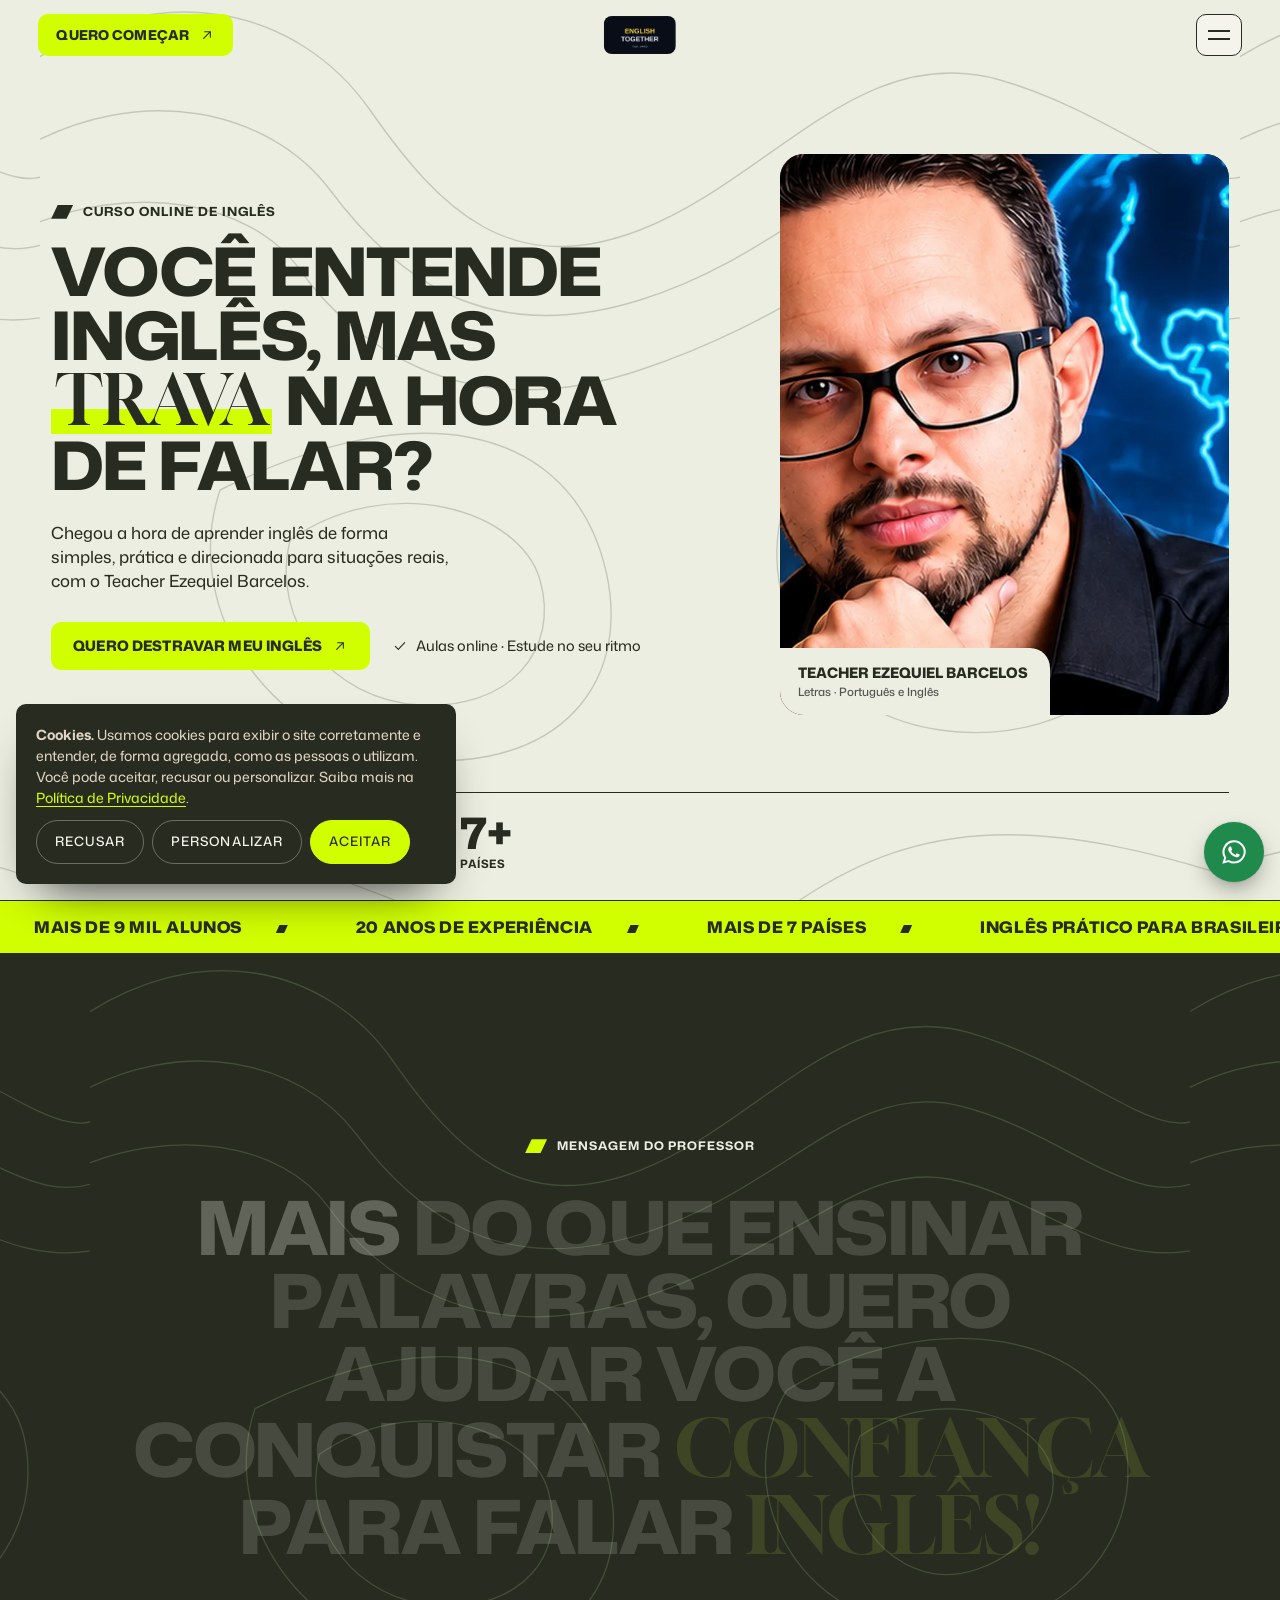
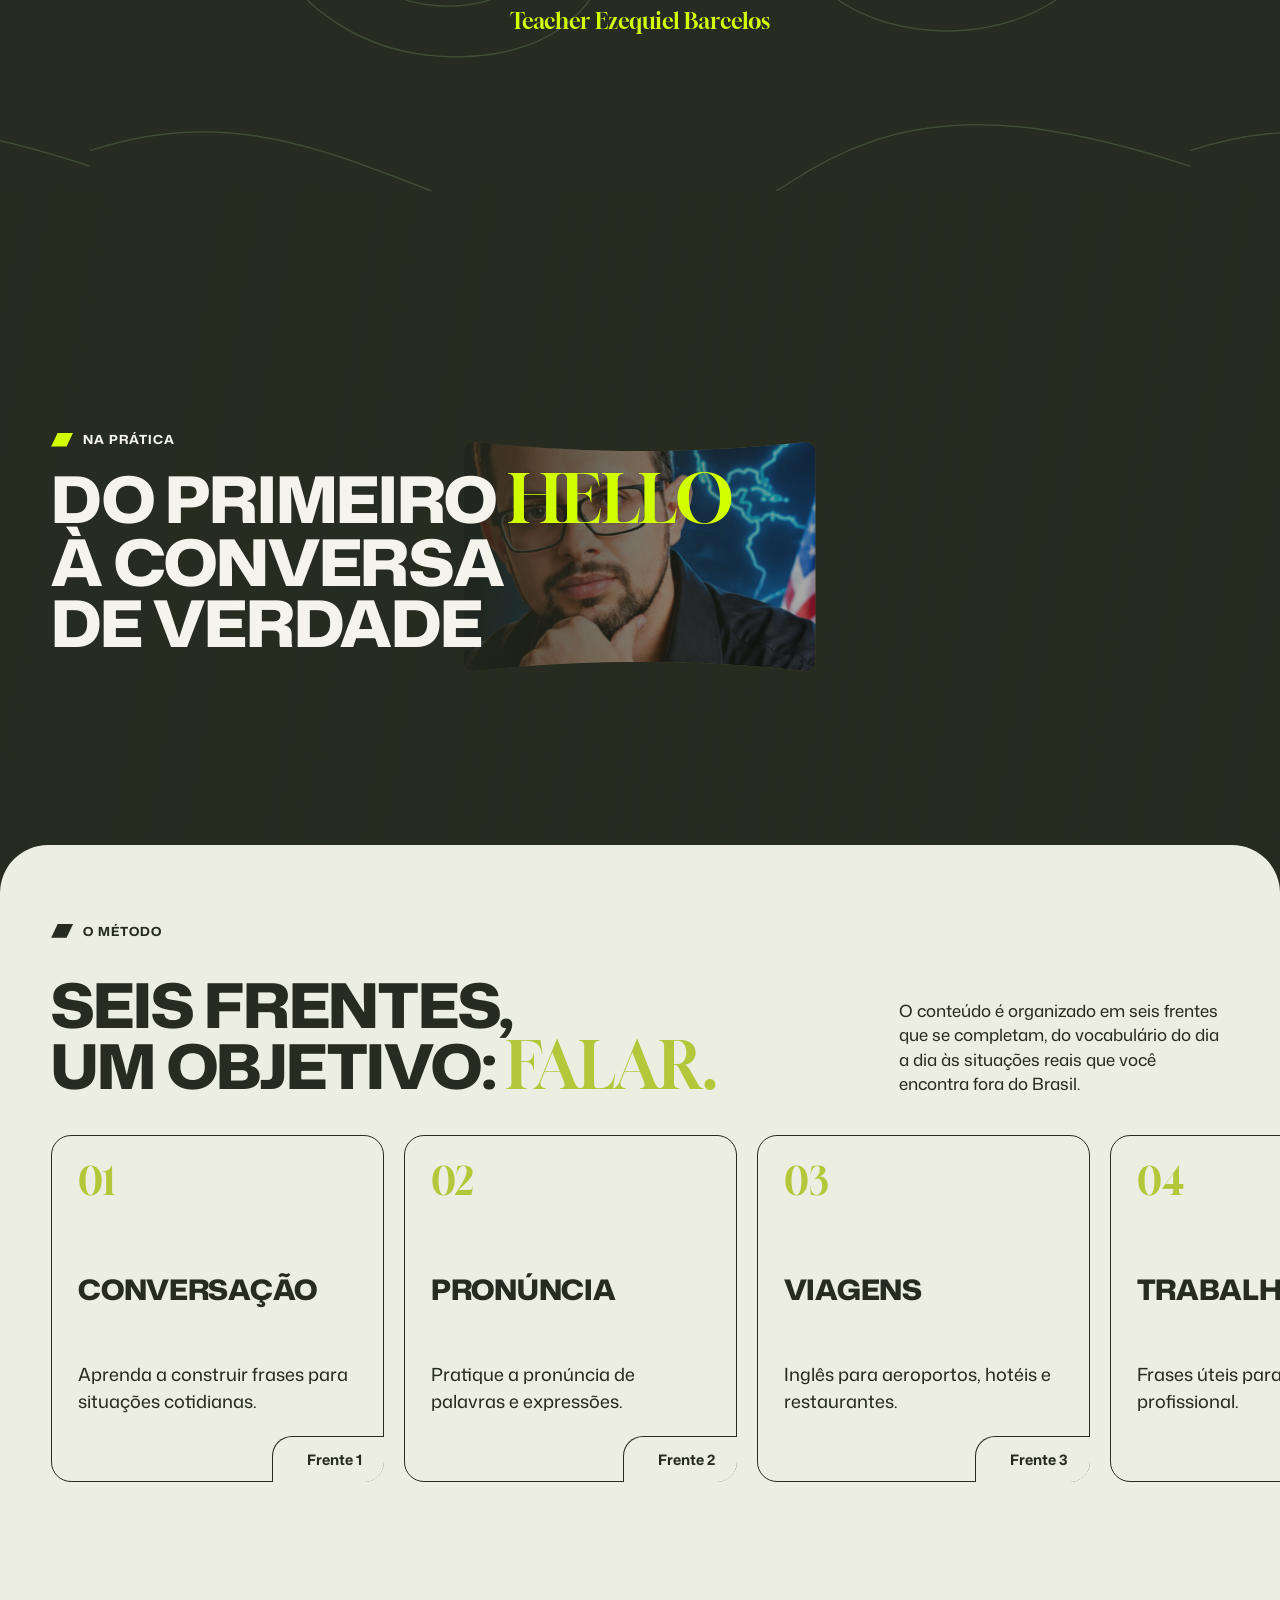
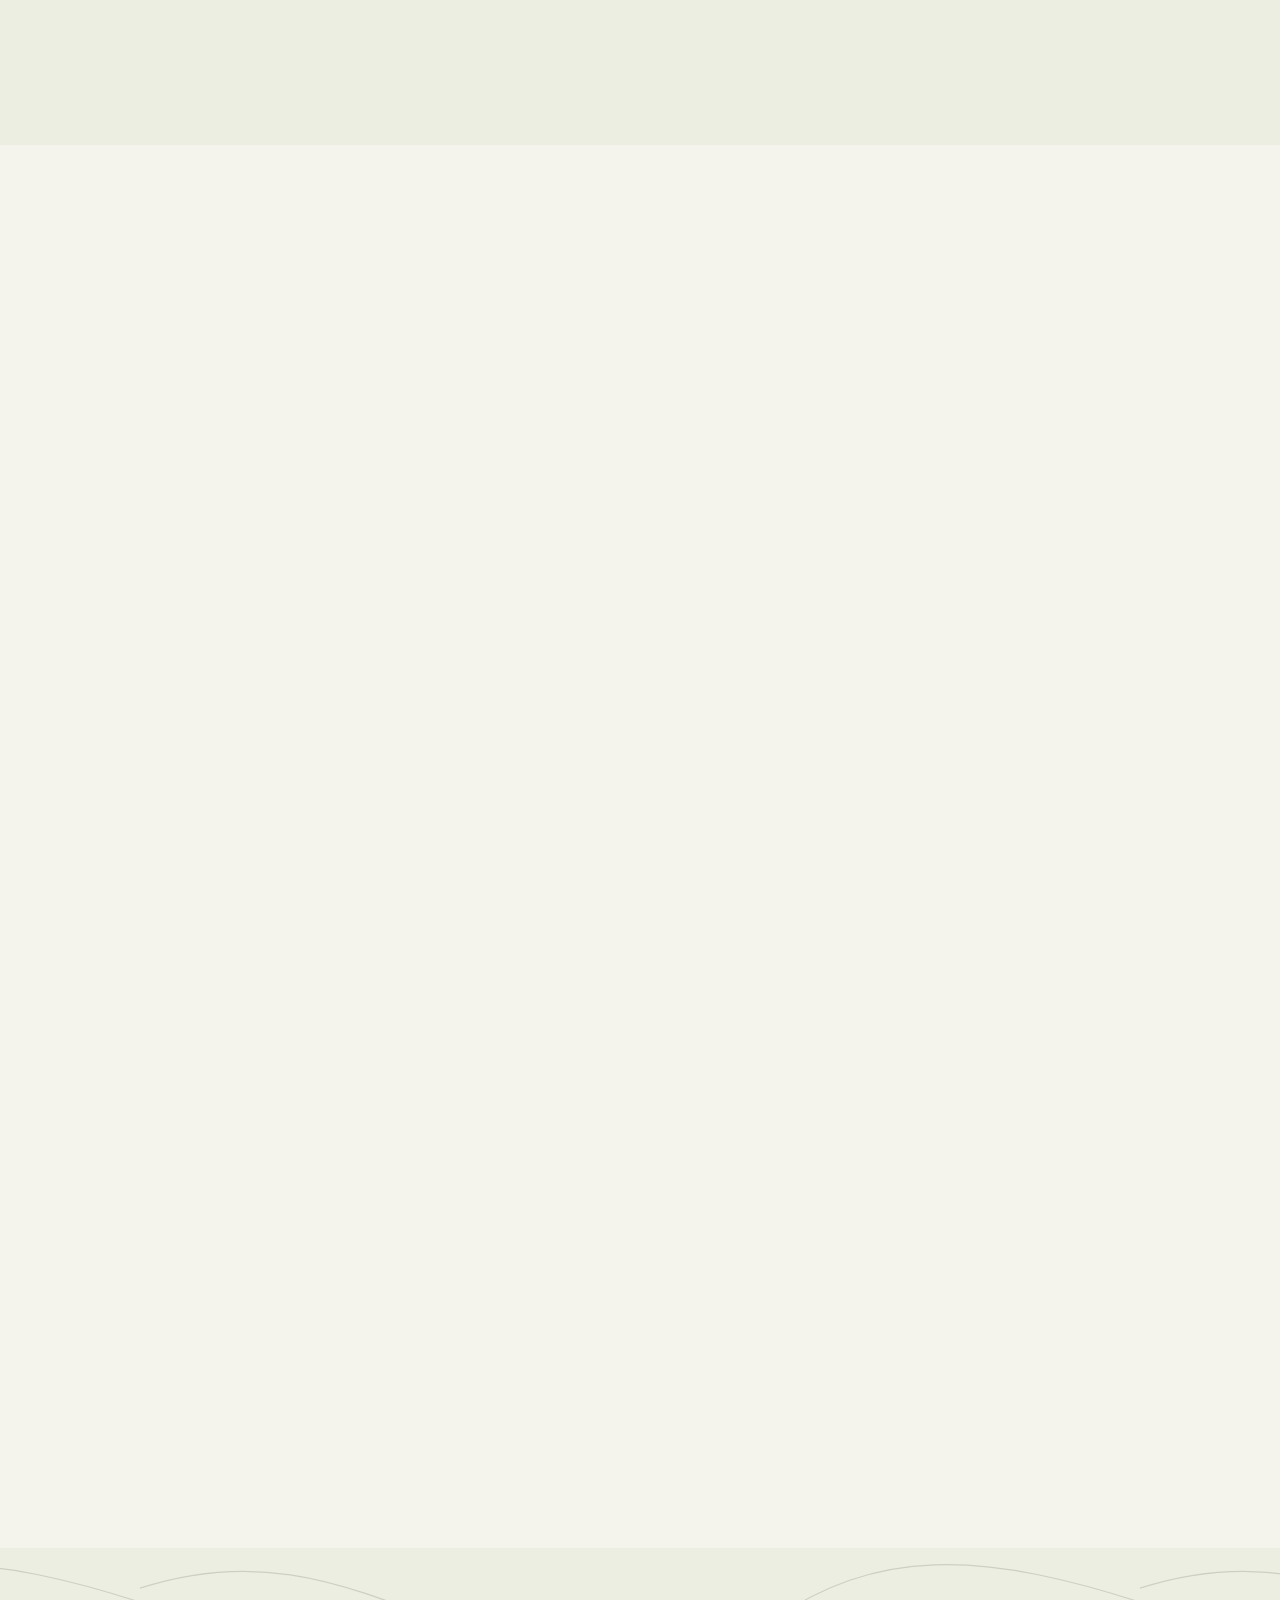
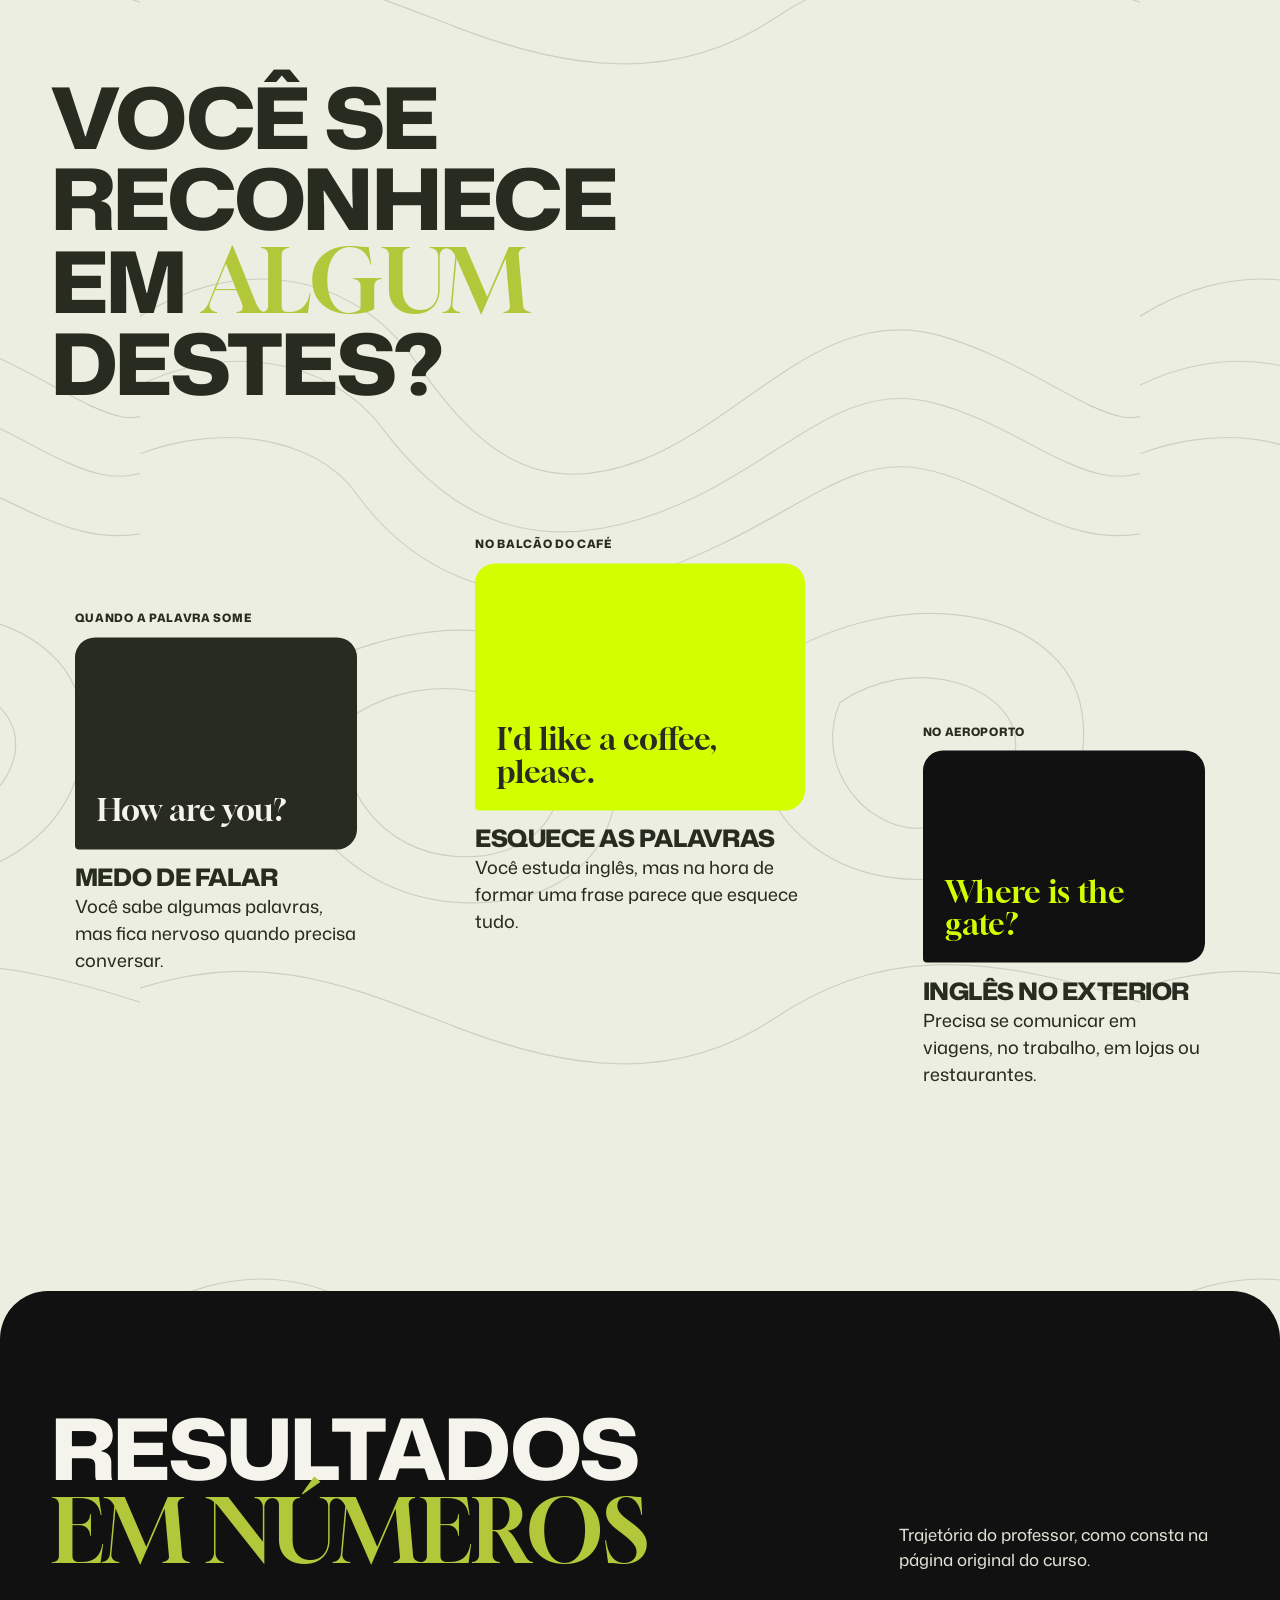
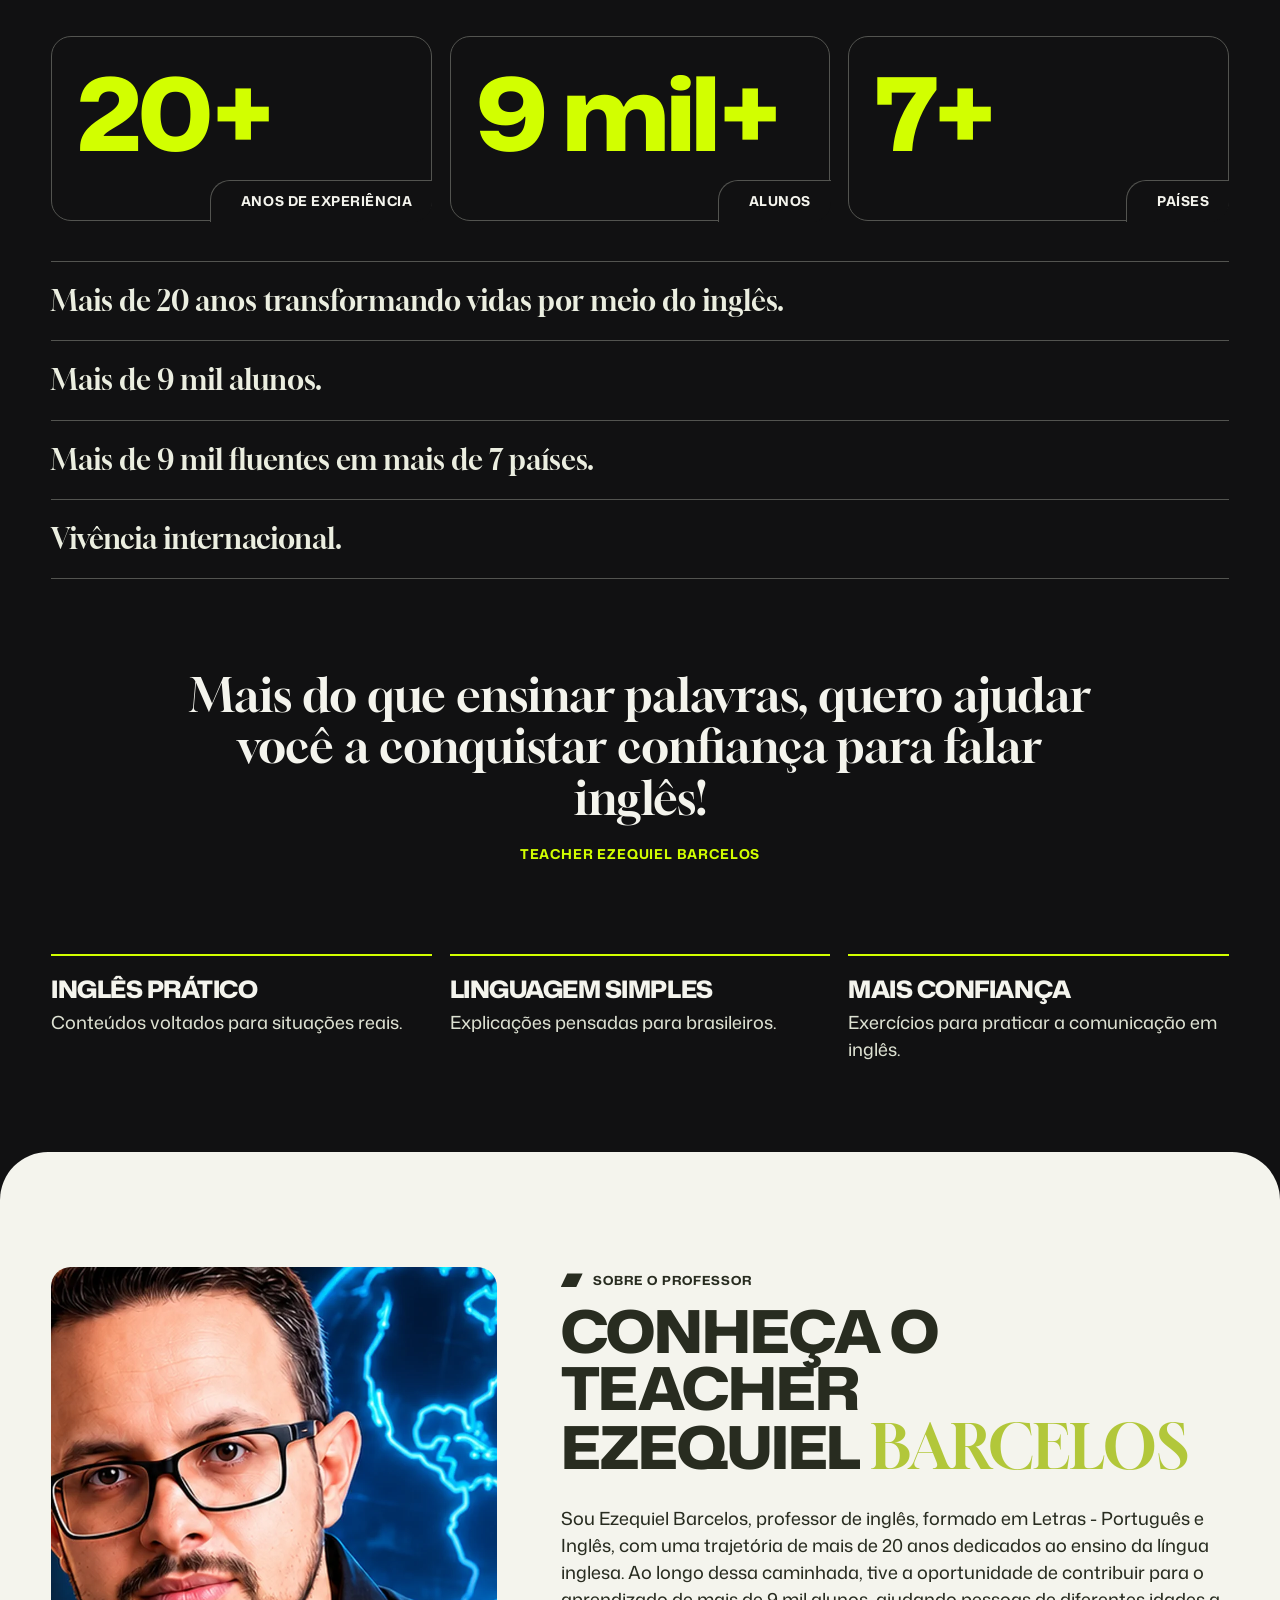
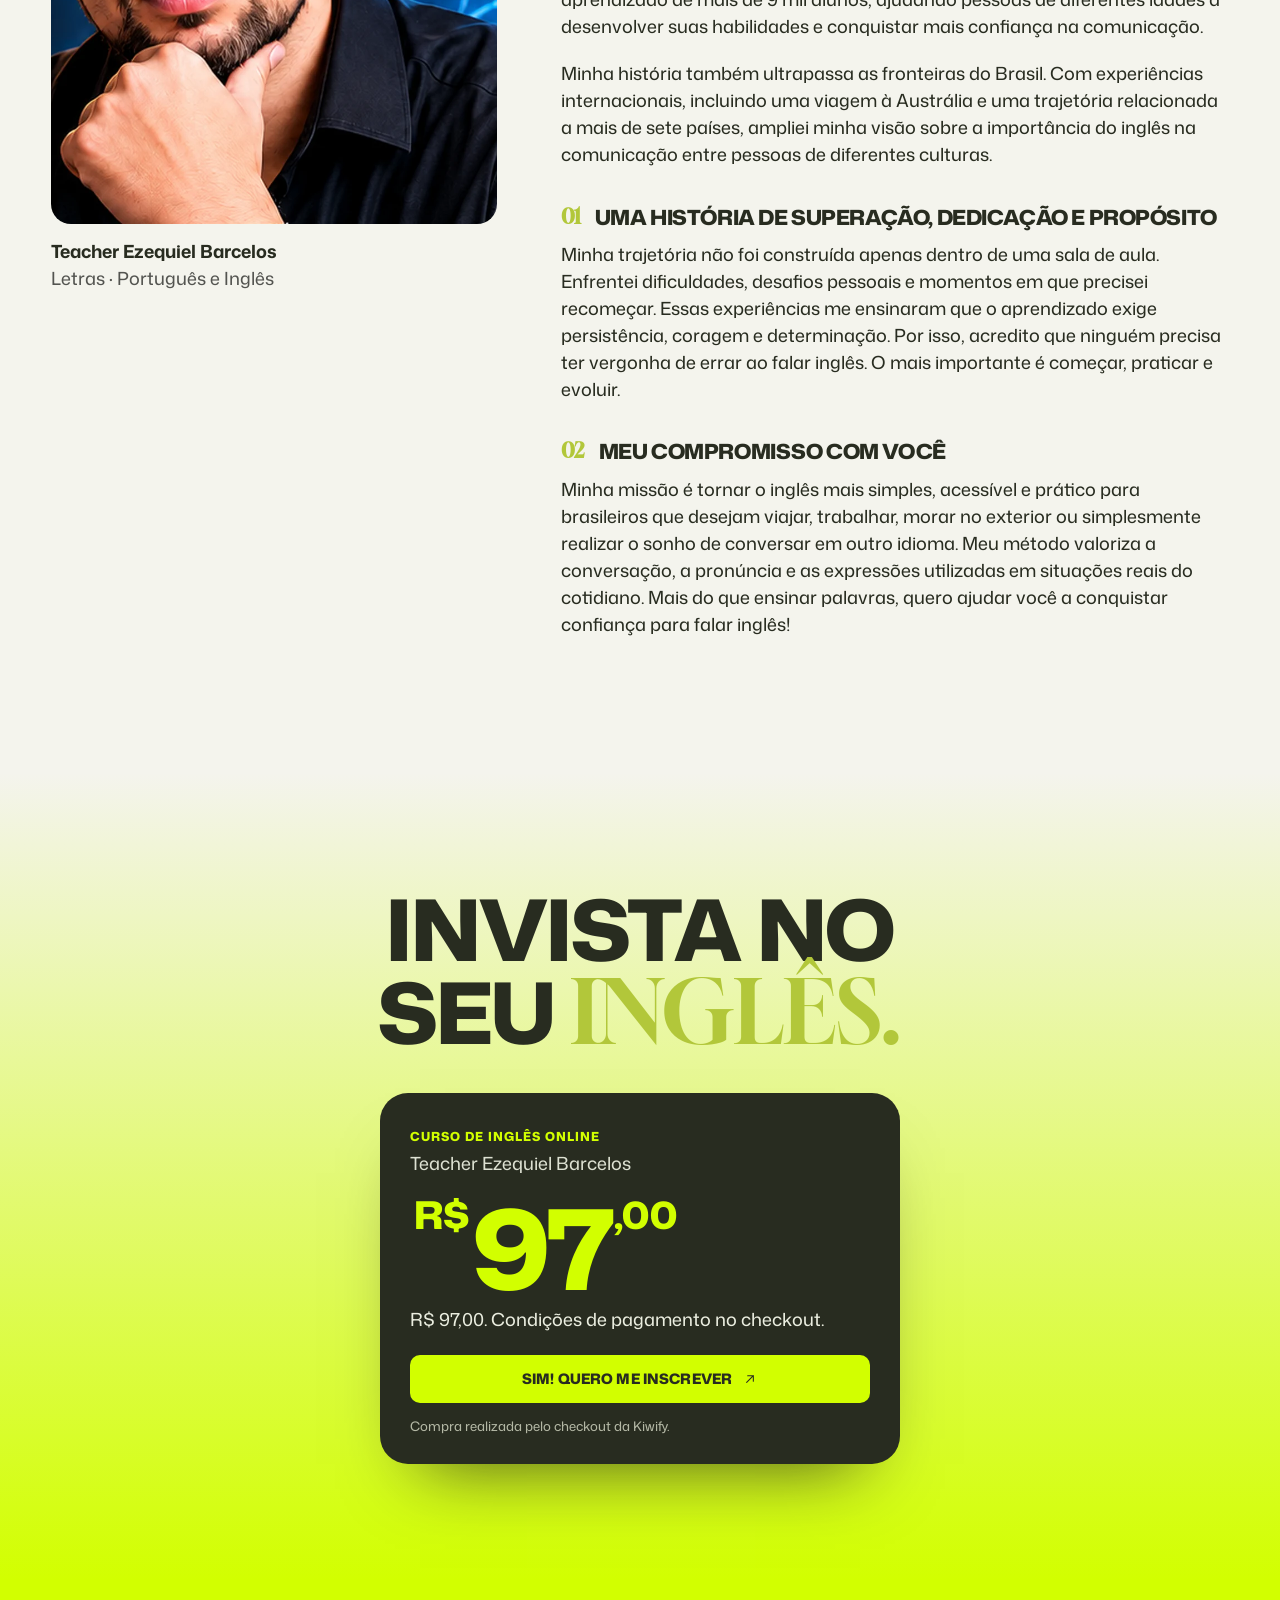
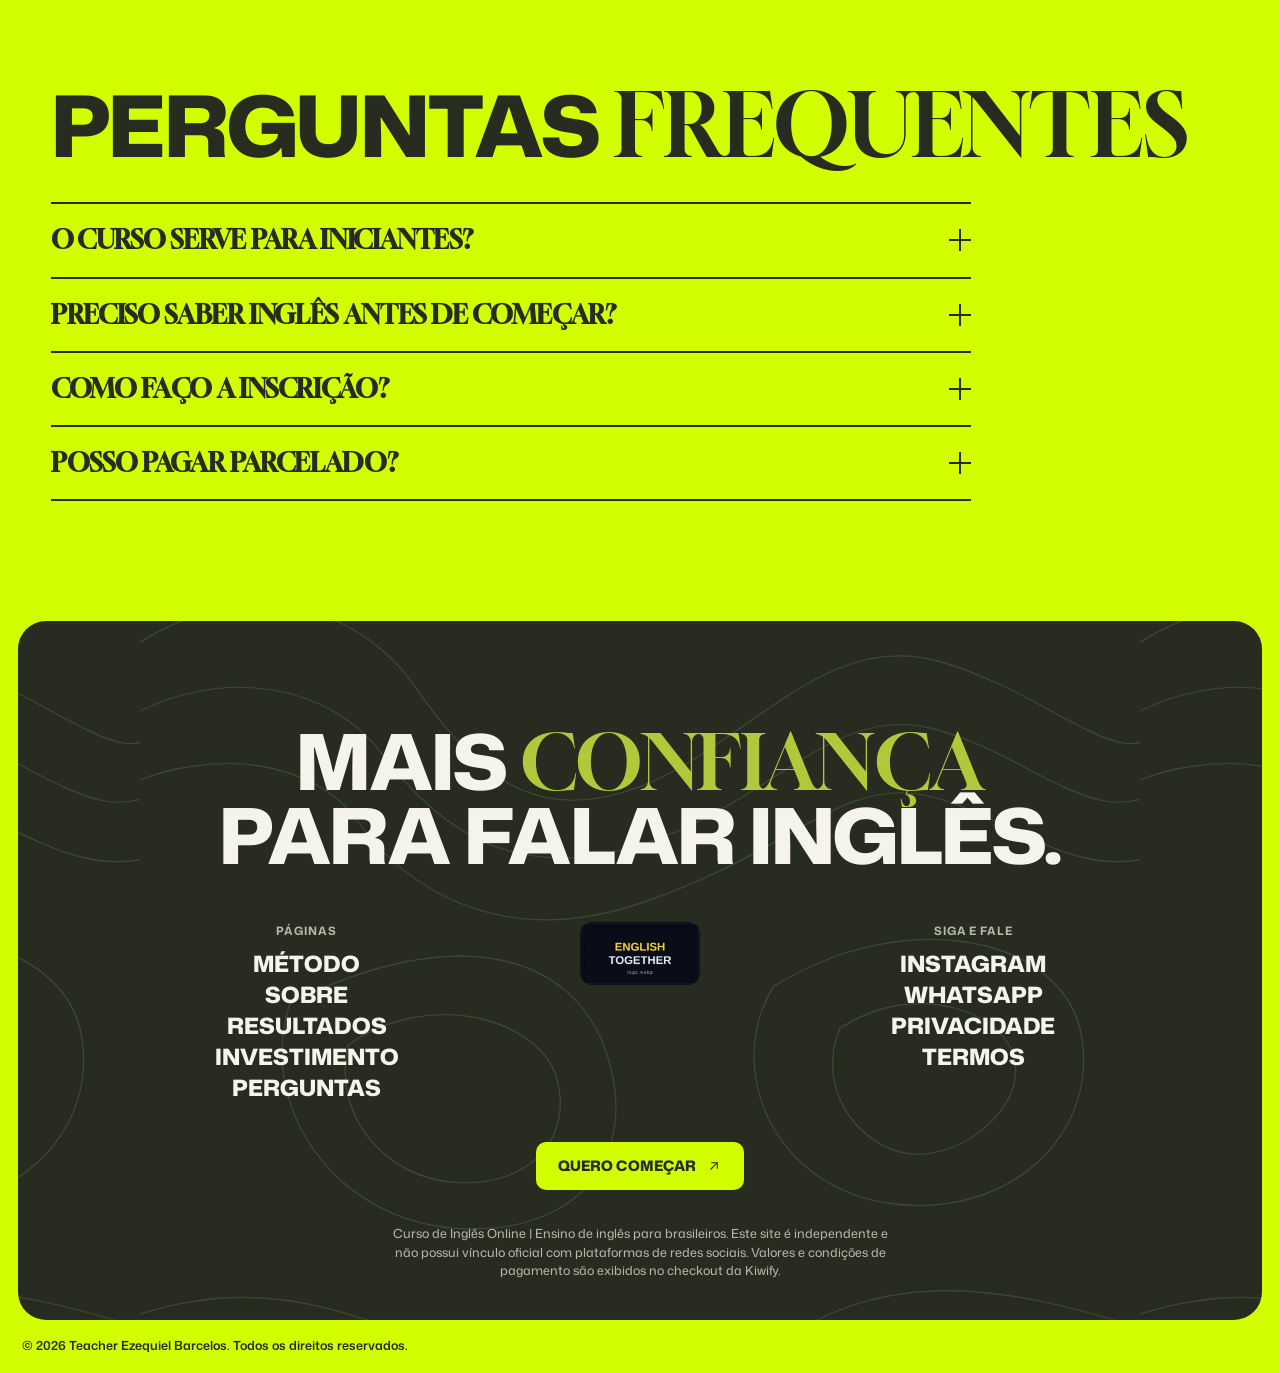
==== commit cbb105d2: "Update index.html" ====
--- a/index.html
+++ b/index.html
@@ -1,5 +1,7 @@
 <!doctype html>
-<html lang="pt-BR"><head><meta charset="UTF-8" /><meta name="viewport" content="width=device-width, initial-scale=1.0" /><title>English Together | Inglês prático para brasileiros</title><meta name="theme-color" content="#080d17" />  <script type="module" crossorigin src="./0.js"></script>
-  <link rel="stylesheet" crossorigin href="./0.css">
+<html lang="pt-BR"><head><meta charset="UTF-8" /><meta name="viewport" content="width=device-width, initial-scale=1.0" /><title>English Together | Inglês prático para brasileiros</title><meta name="theme-color" content="#080d17" />
+<script>(function(){const from="https://pay.kiwify.com.br/zrhiy93";const to="https://pay.kiwify.com.br/zzFq5RR?afid=7FrI0A9X";const update=()=>document.querySelectorAll("a[href]").forEach(a=>{if(a.href===from)a.href=to});new MutationObserver(update).observe(document.documentElement,{subtree:true,childList:true,attributes:true,attributeFilter:["href"]});update()})();</script>
+<script type="module" crossorigin src="./0.js"></script>
+<link rel="stylesheet" crossorigin href="./0.css">
 </head>
 <body><div id="root"></div></body></html>
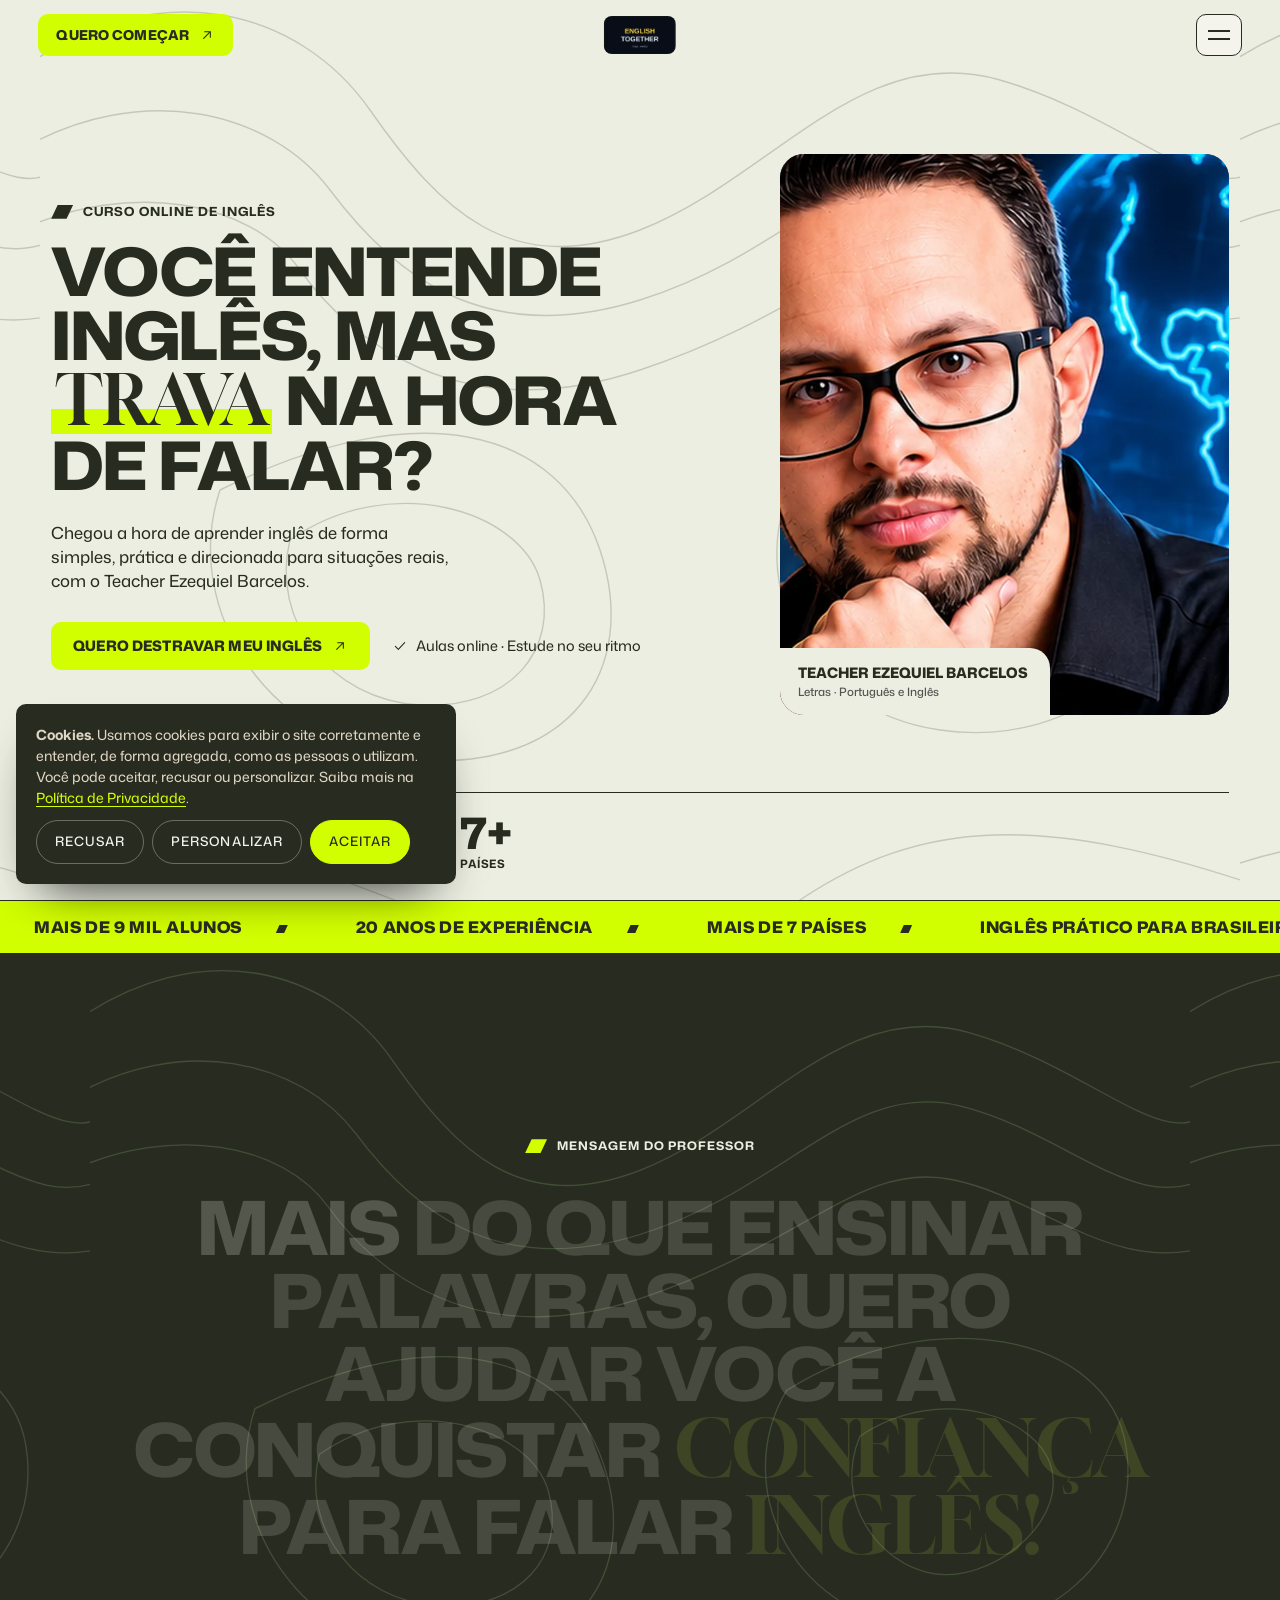
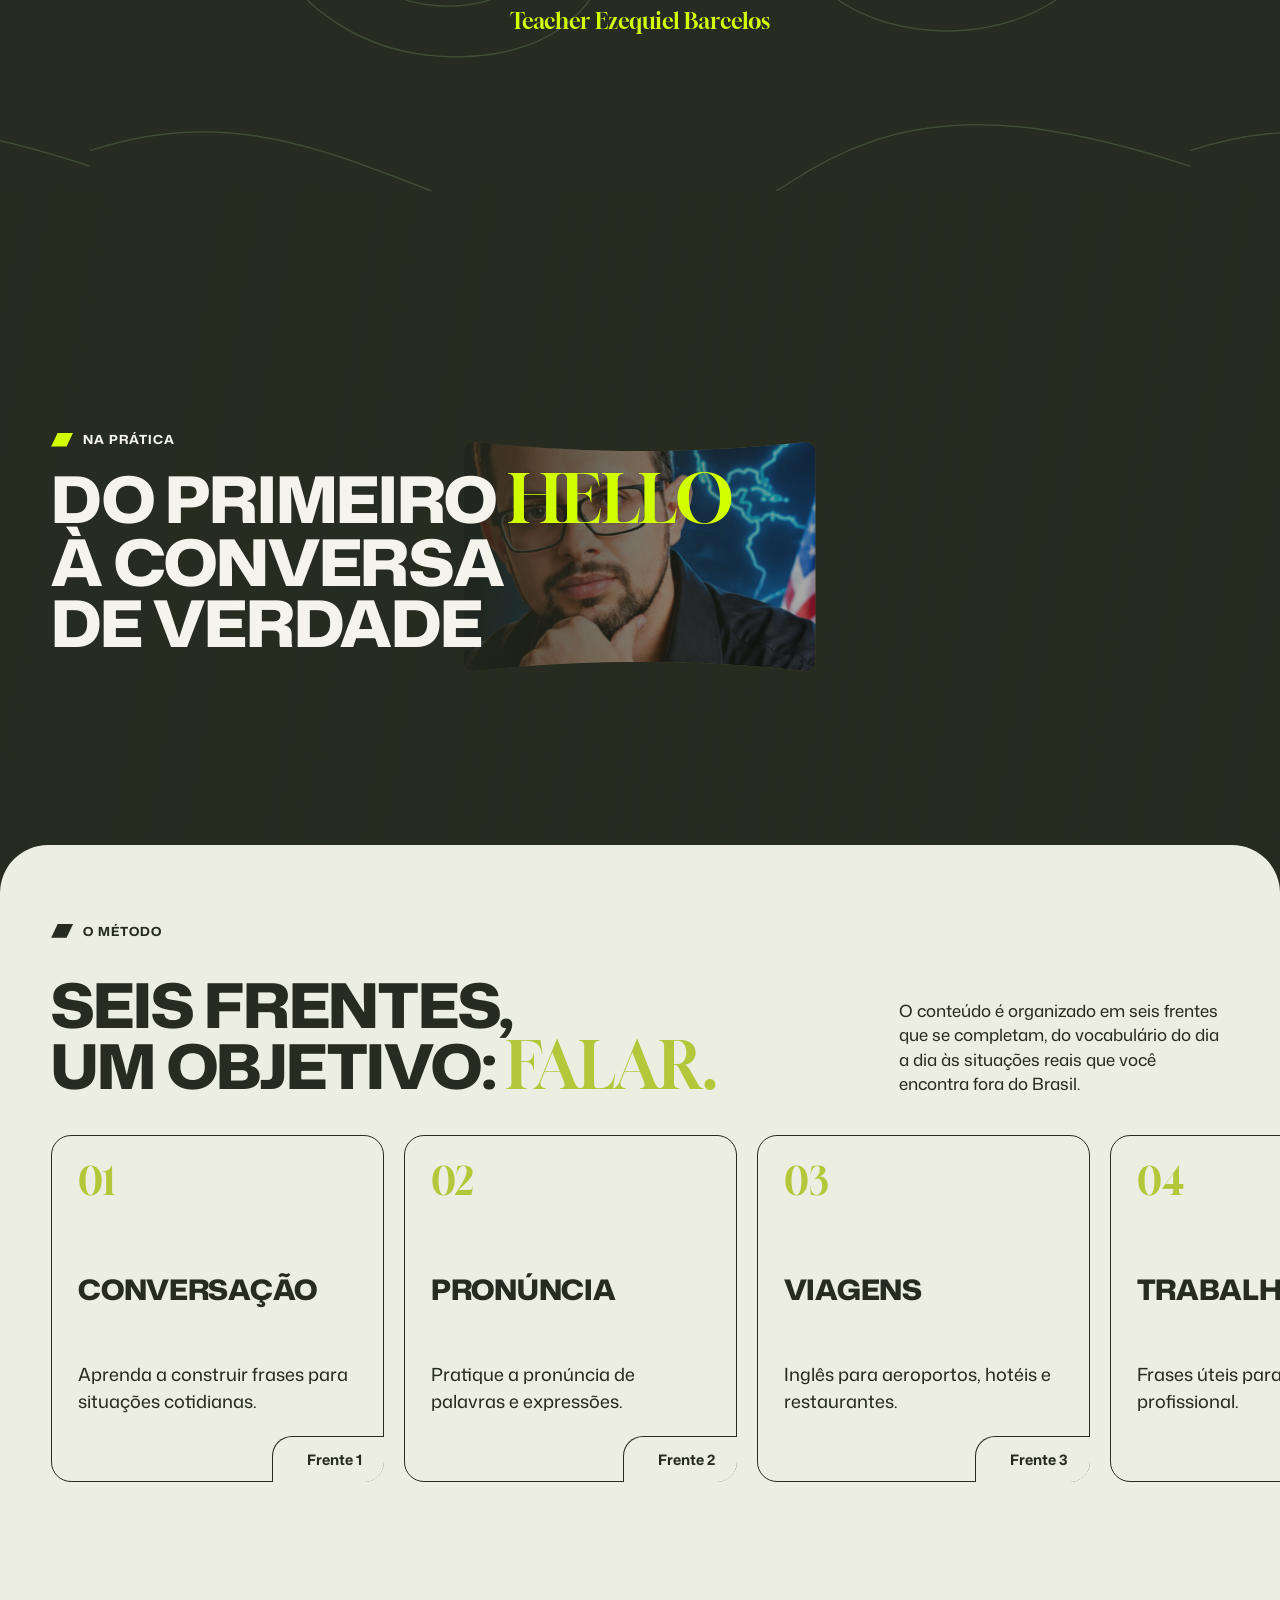
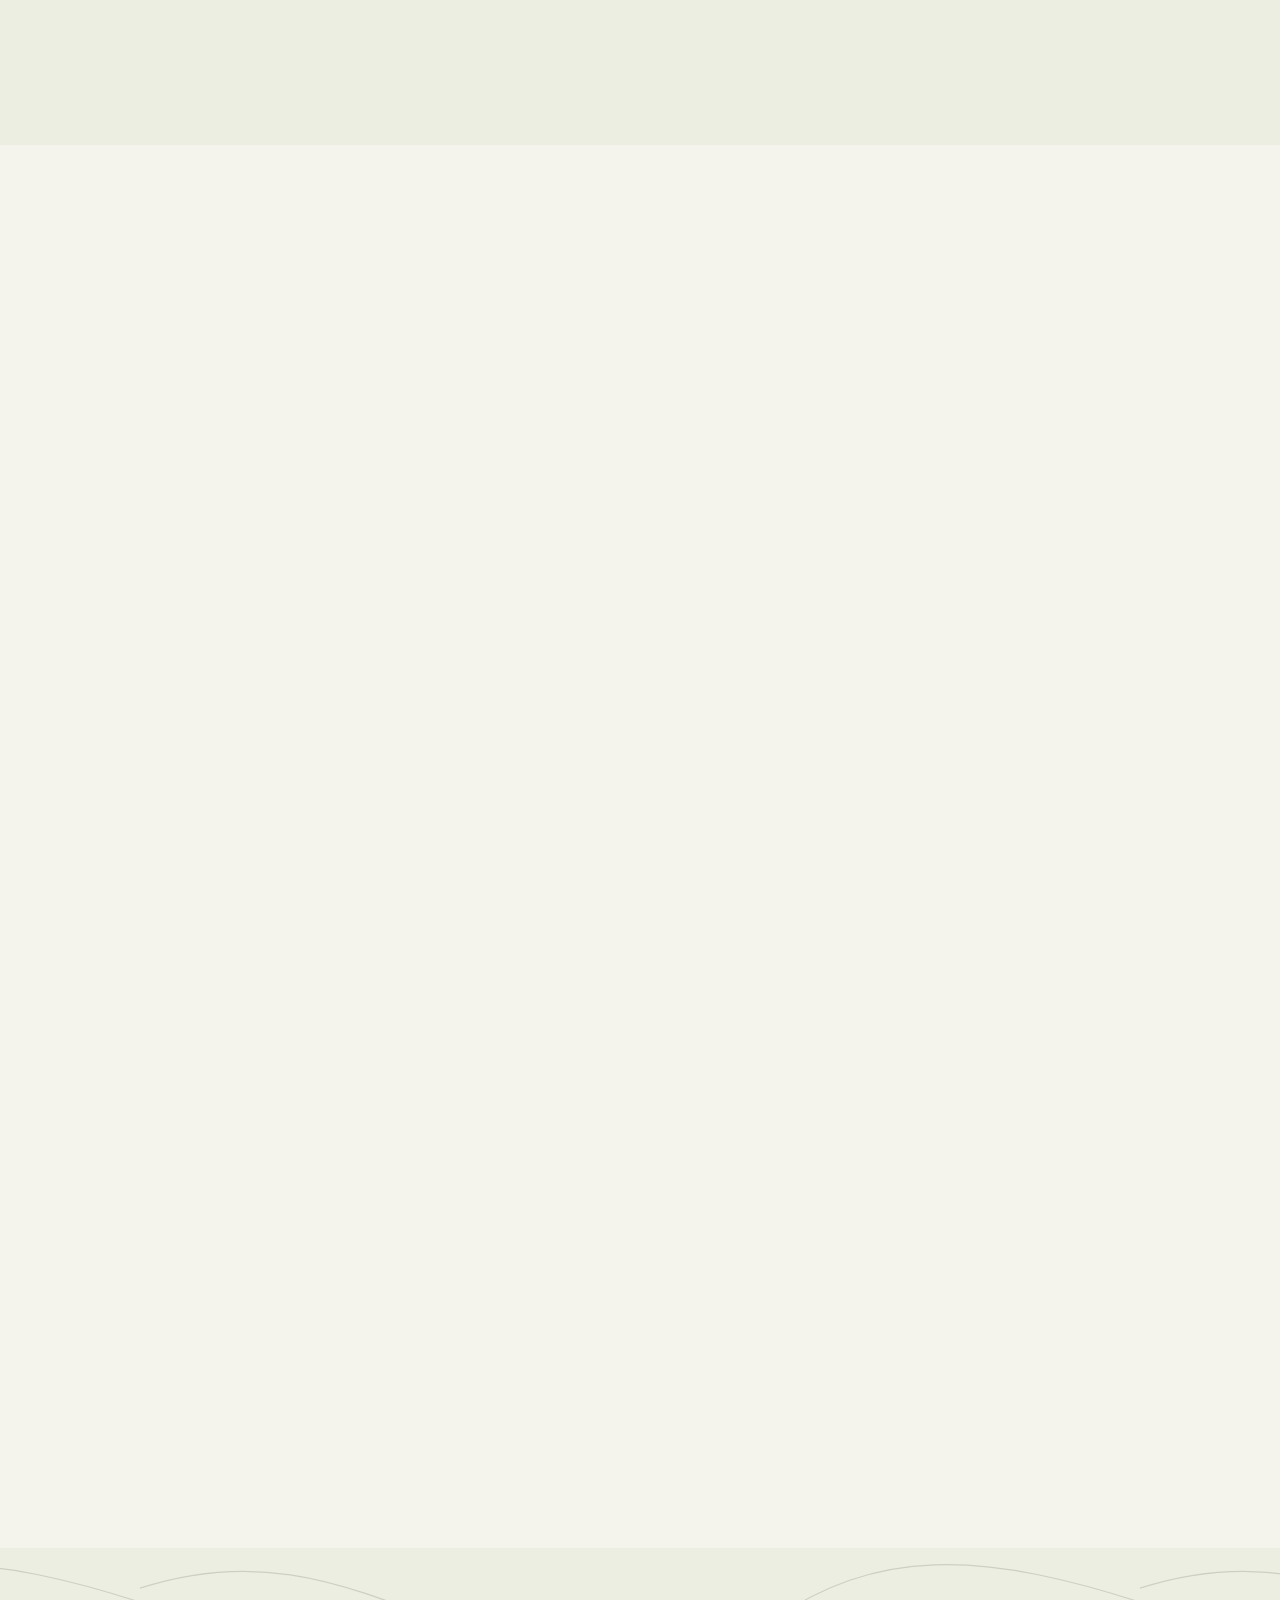
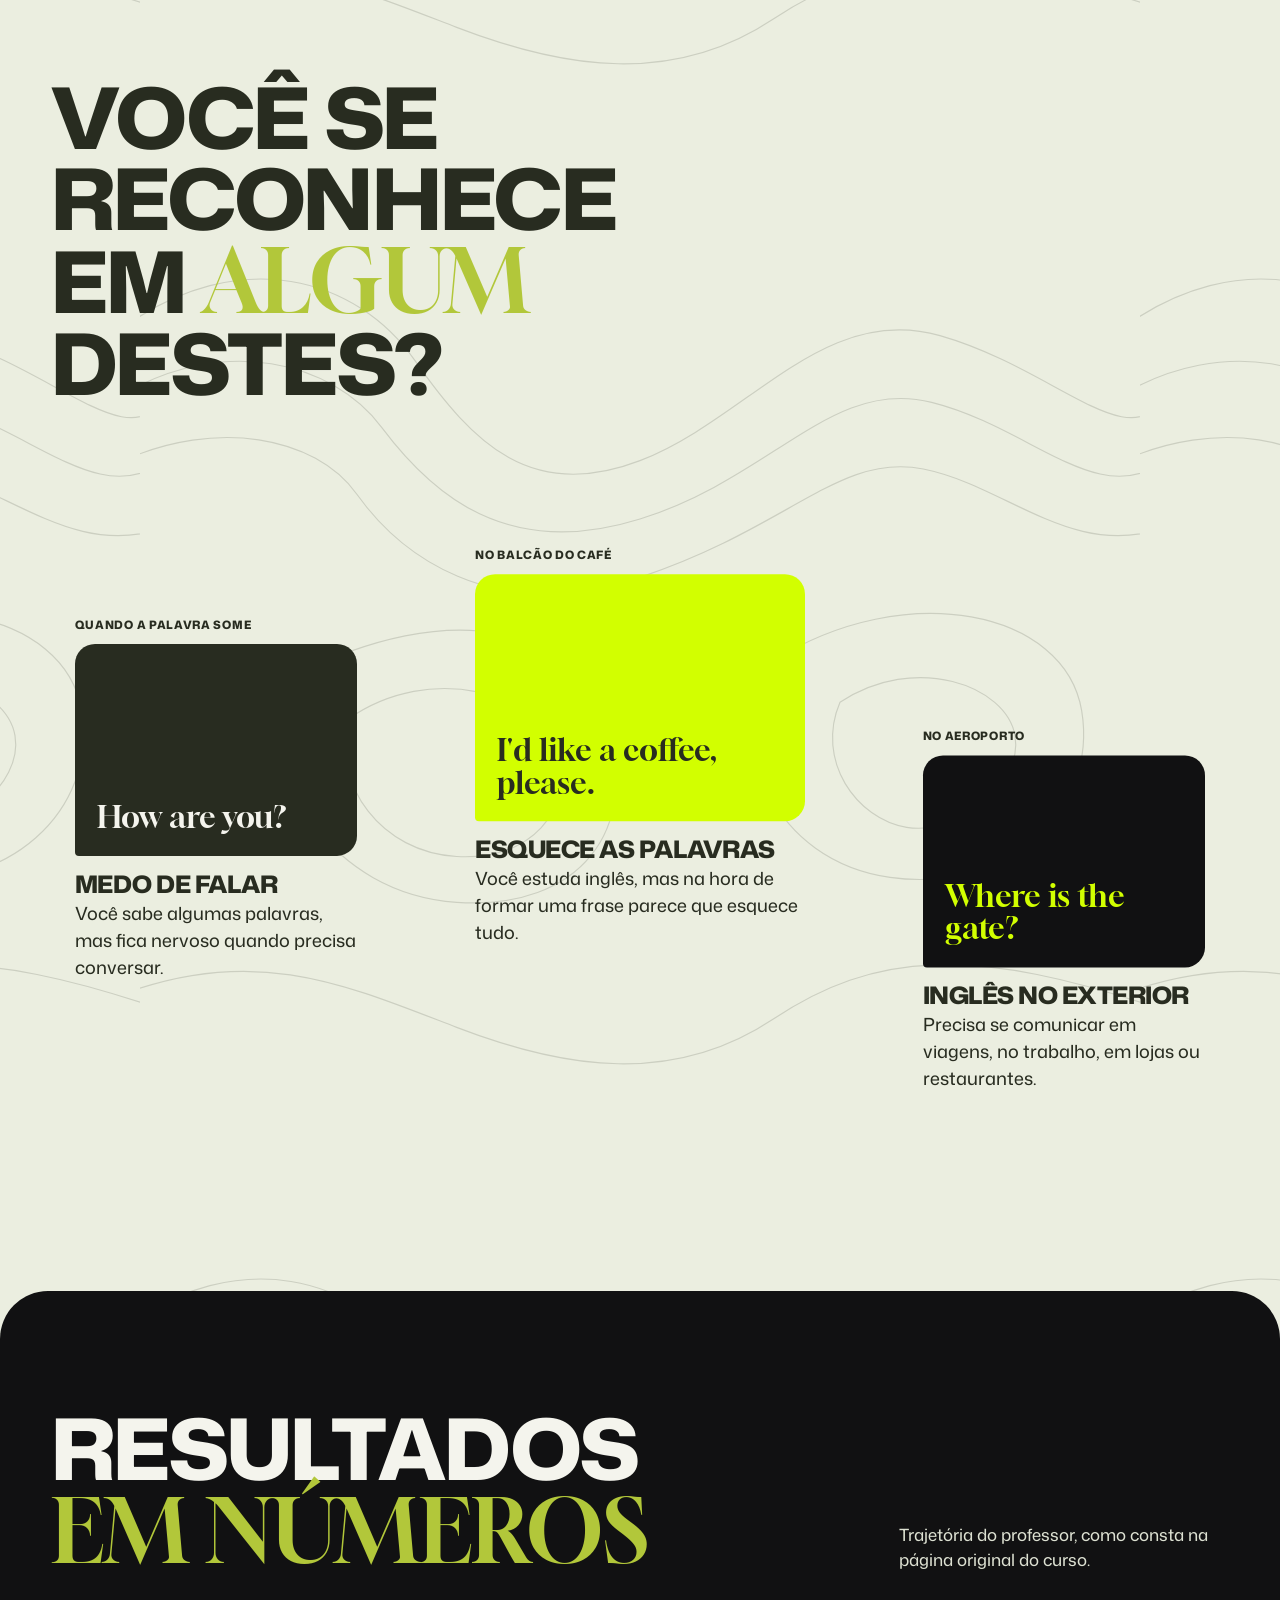
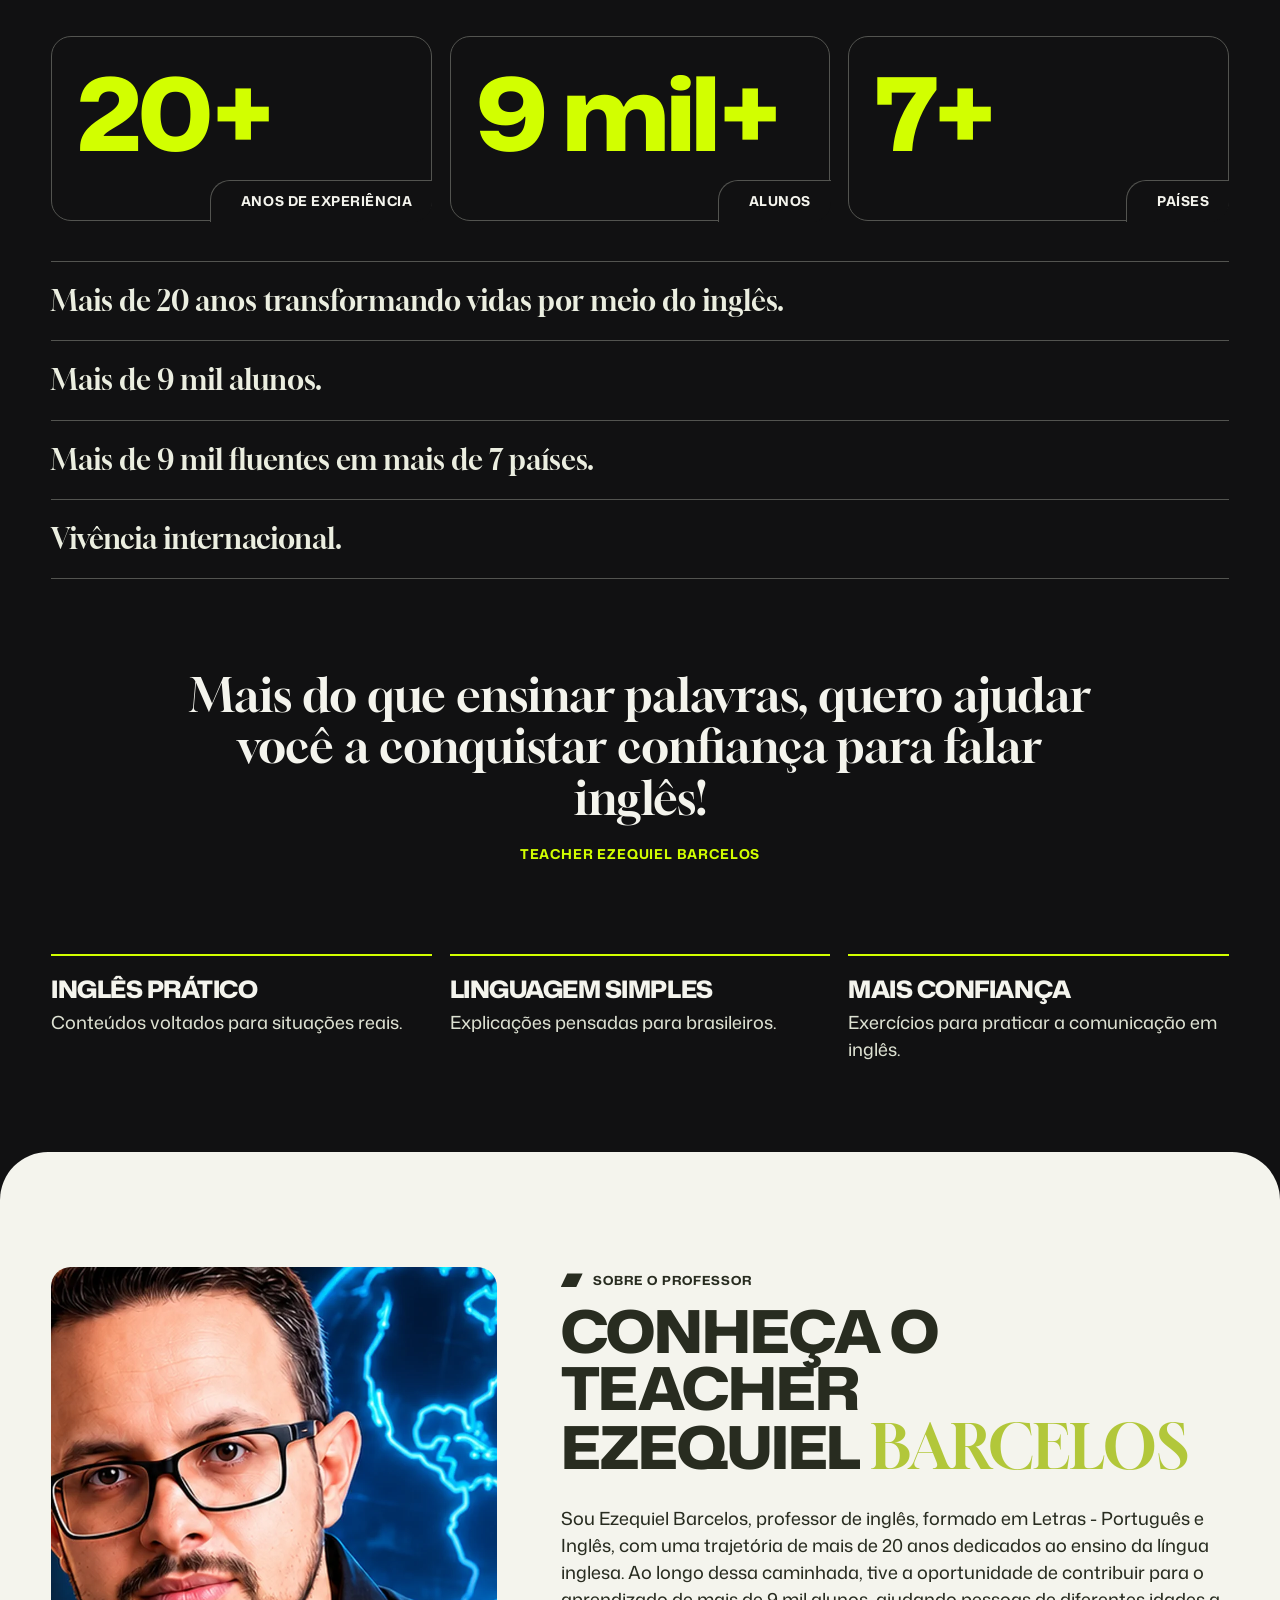
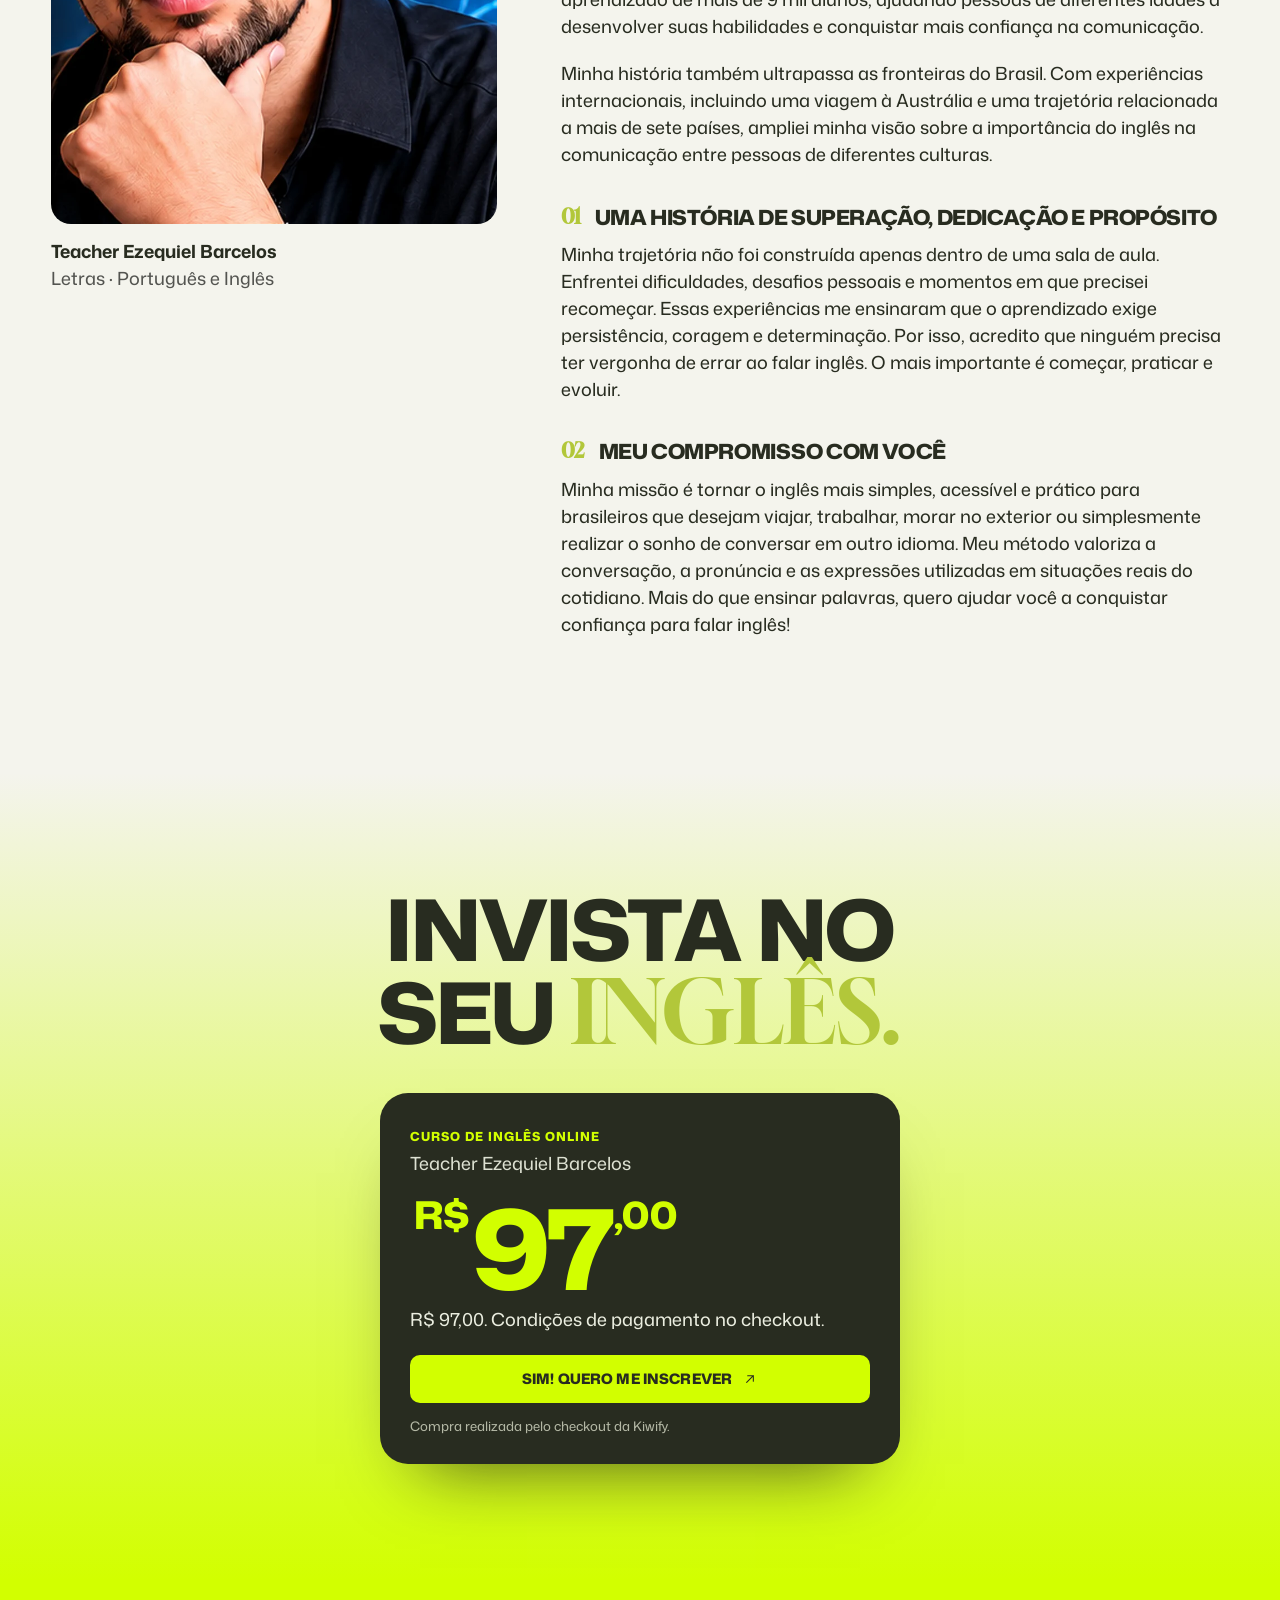
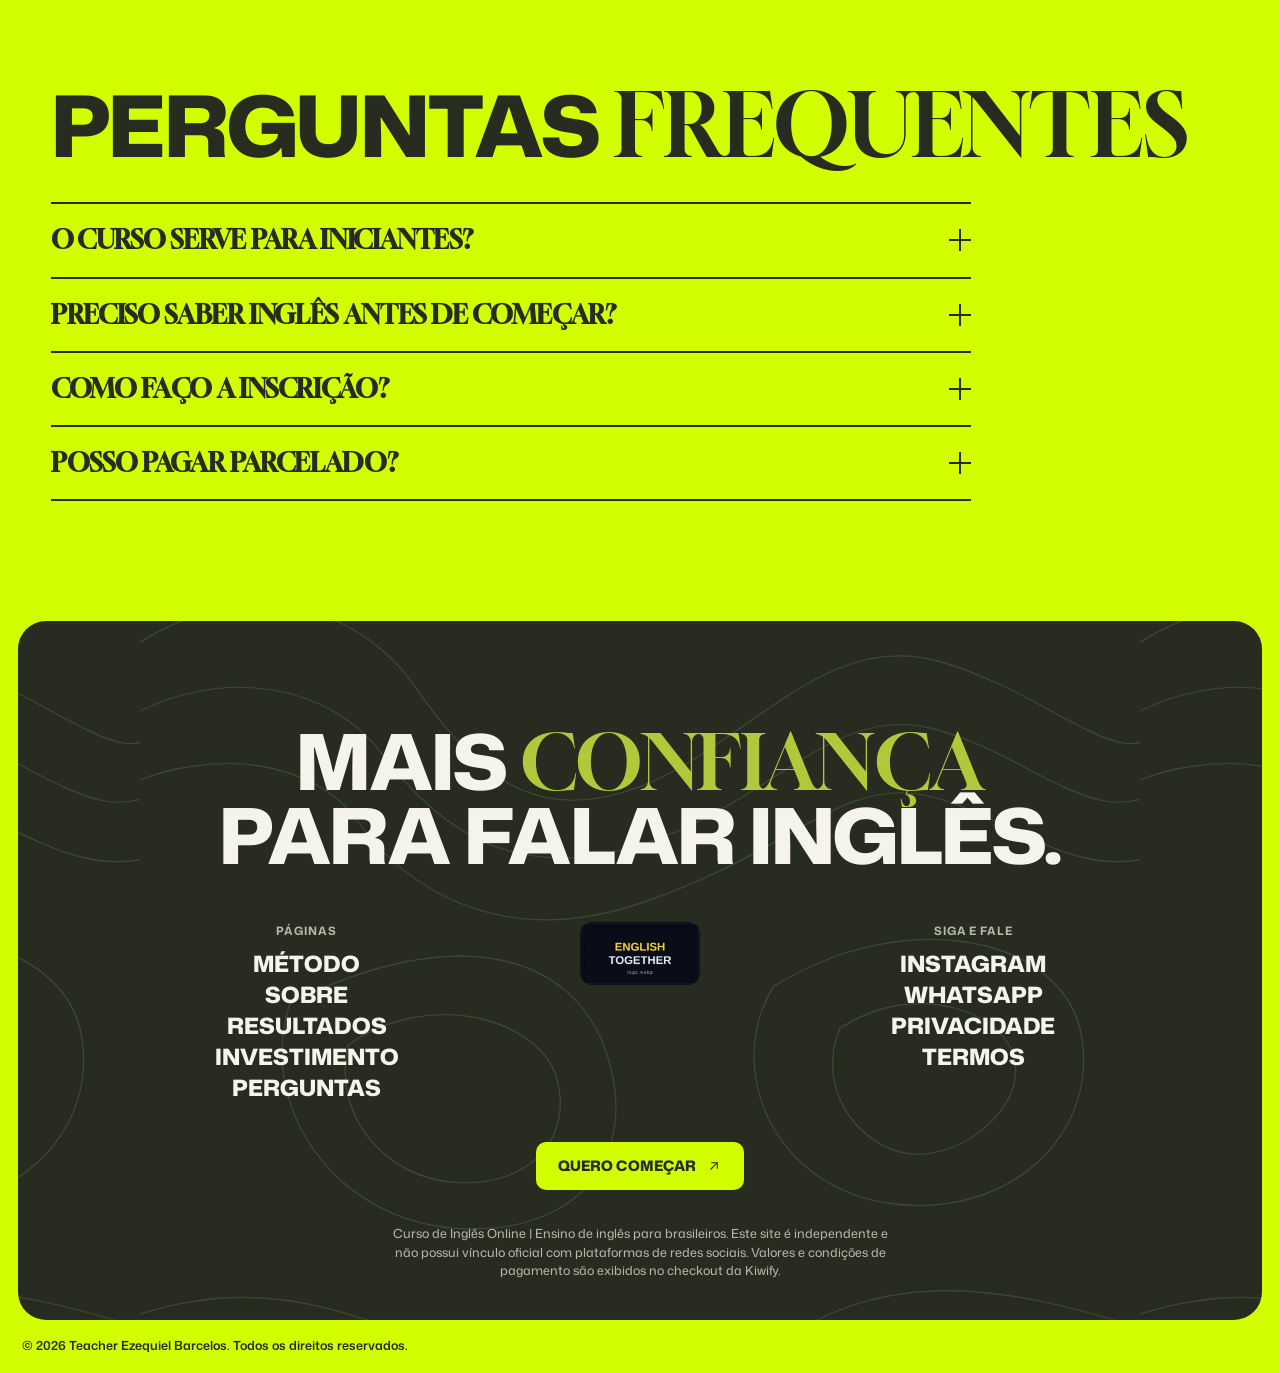
==== commit f0522196: "Remove floating WhatsApp button" ====
--- a/index.html
+++ b/index.html
@@ -1,5 +1,6 @@
 <!doctype html>
 <html lang="pt-BR"><head><meta charset="UTF-8" /><meta name="viewport" content="width=device-width, initial-scale=1.0" /><title>English Together | Inglês prático para brasileiros</title><meta name="theme-color" content="#080d17" />
+<style>.whatsapp{display:none!important}</style>
 <script>(function(){const from="https://pay.kiwify.com.br/zrhiy93";const to="https://pay.kiwify.com.br/zzFq5RR?afid=7FrI0A9X";const update=()=>document.querySelectorAll("a[href]").forEach(a=>{if(a.href===from)a.href=to});new MutationObserver(update).observe(document.documentElement,{subtree:true,childList:true,attributes:true,attributeFilter:["href"]});update()})();</script>
 <script type="module" crossorigin src="./0.js"></script>
 <link rel="stylesheet" crossorigin href="./0.css">
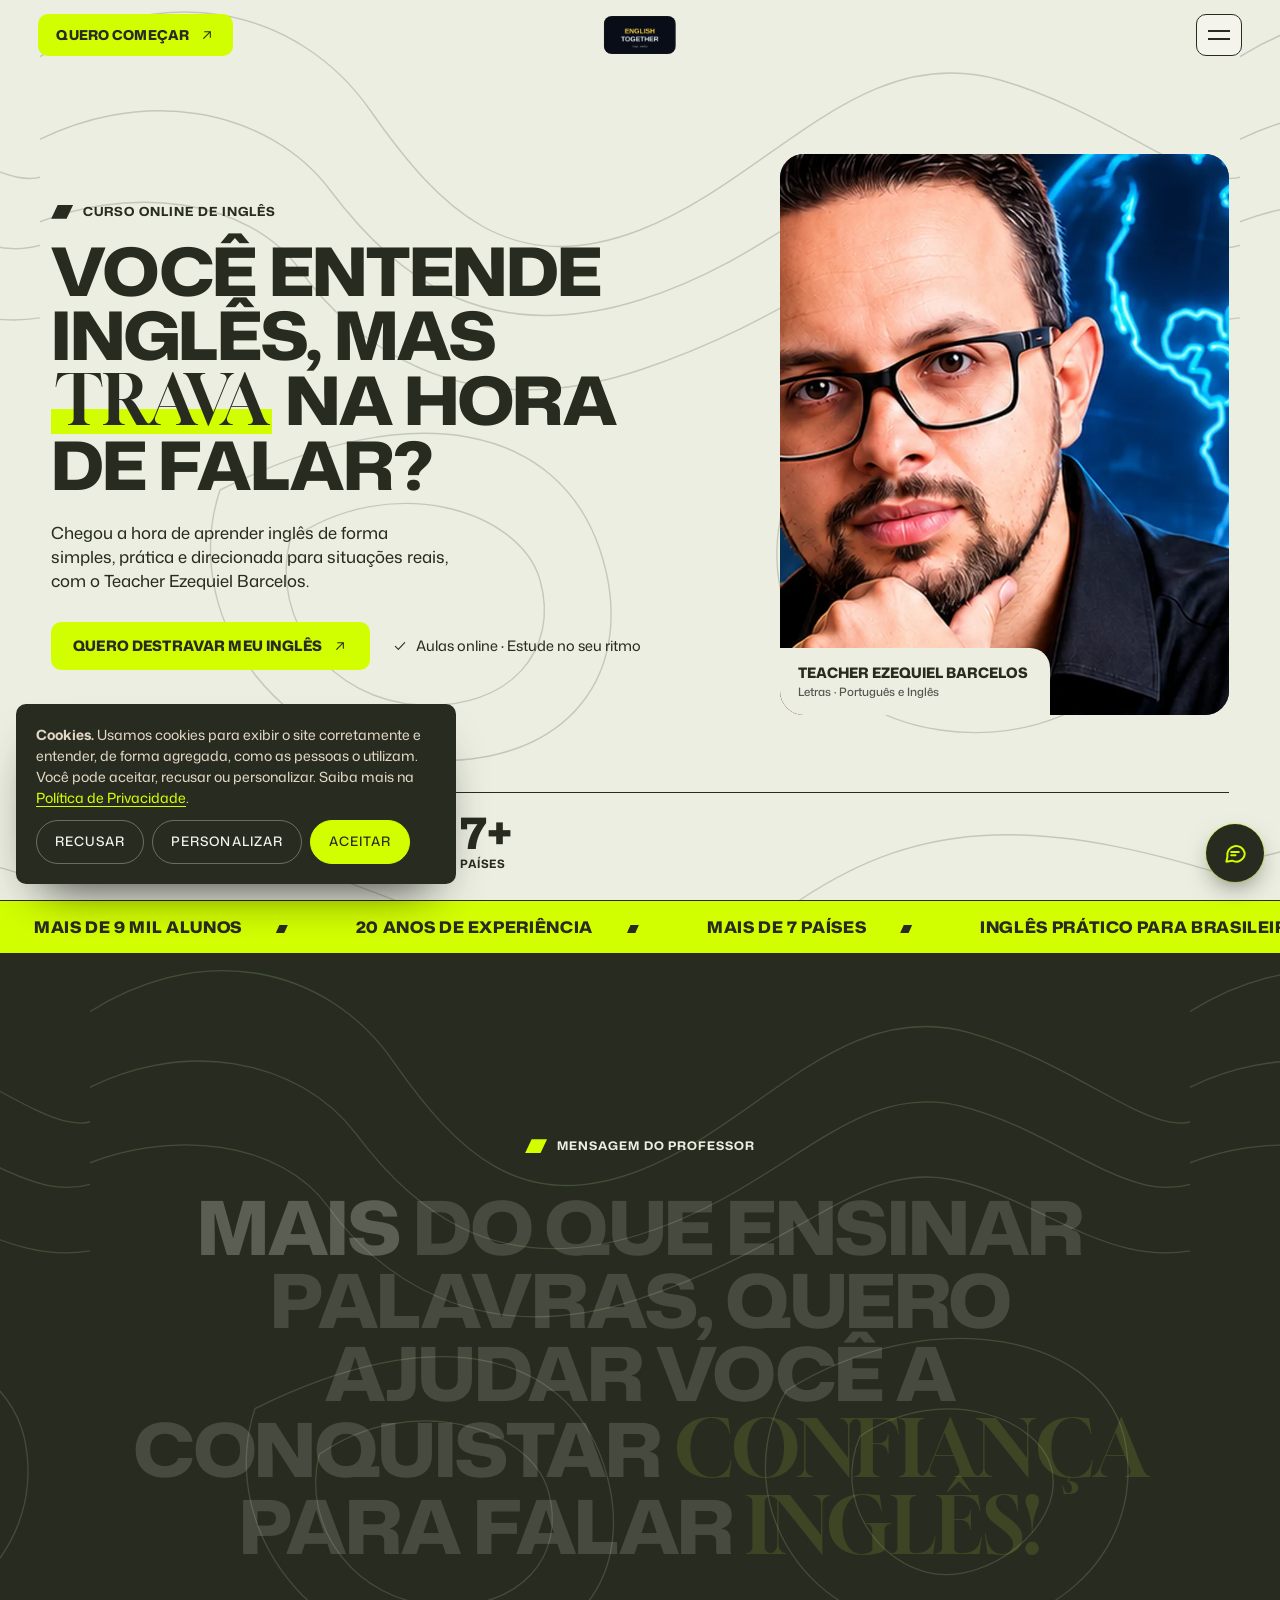
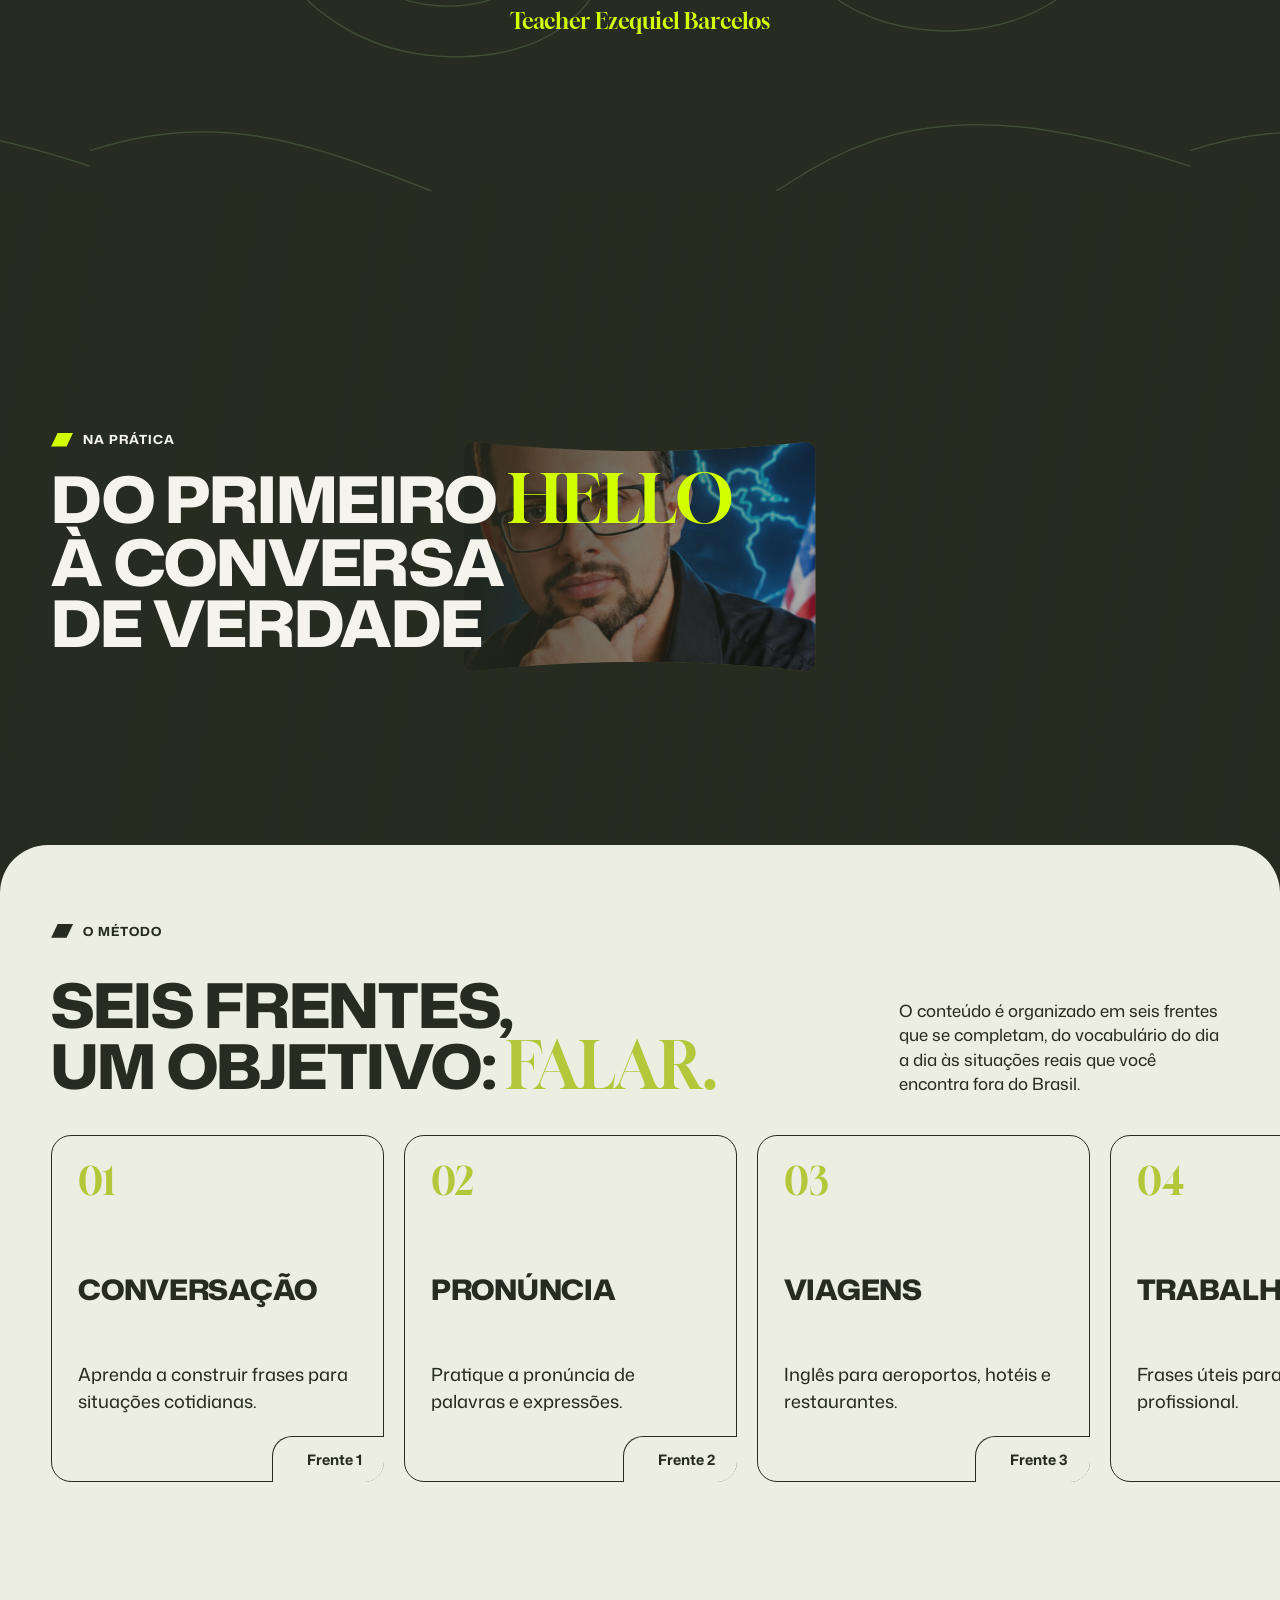
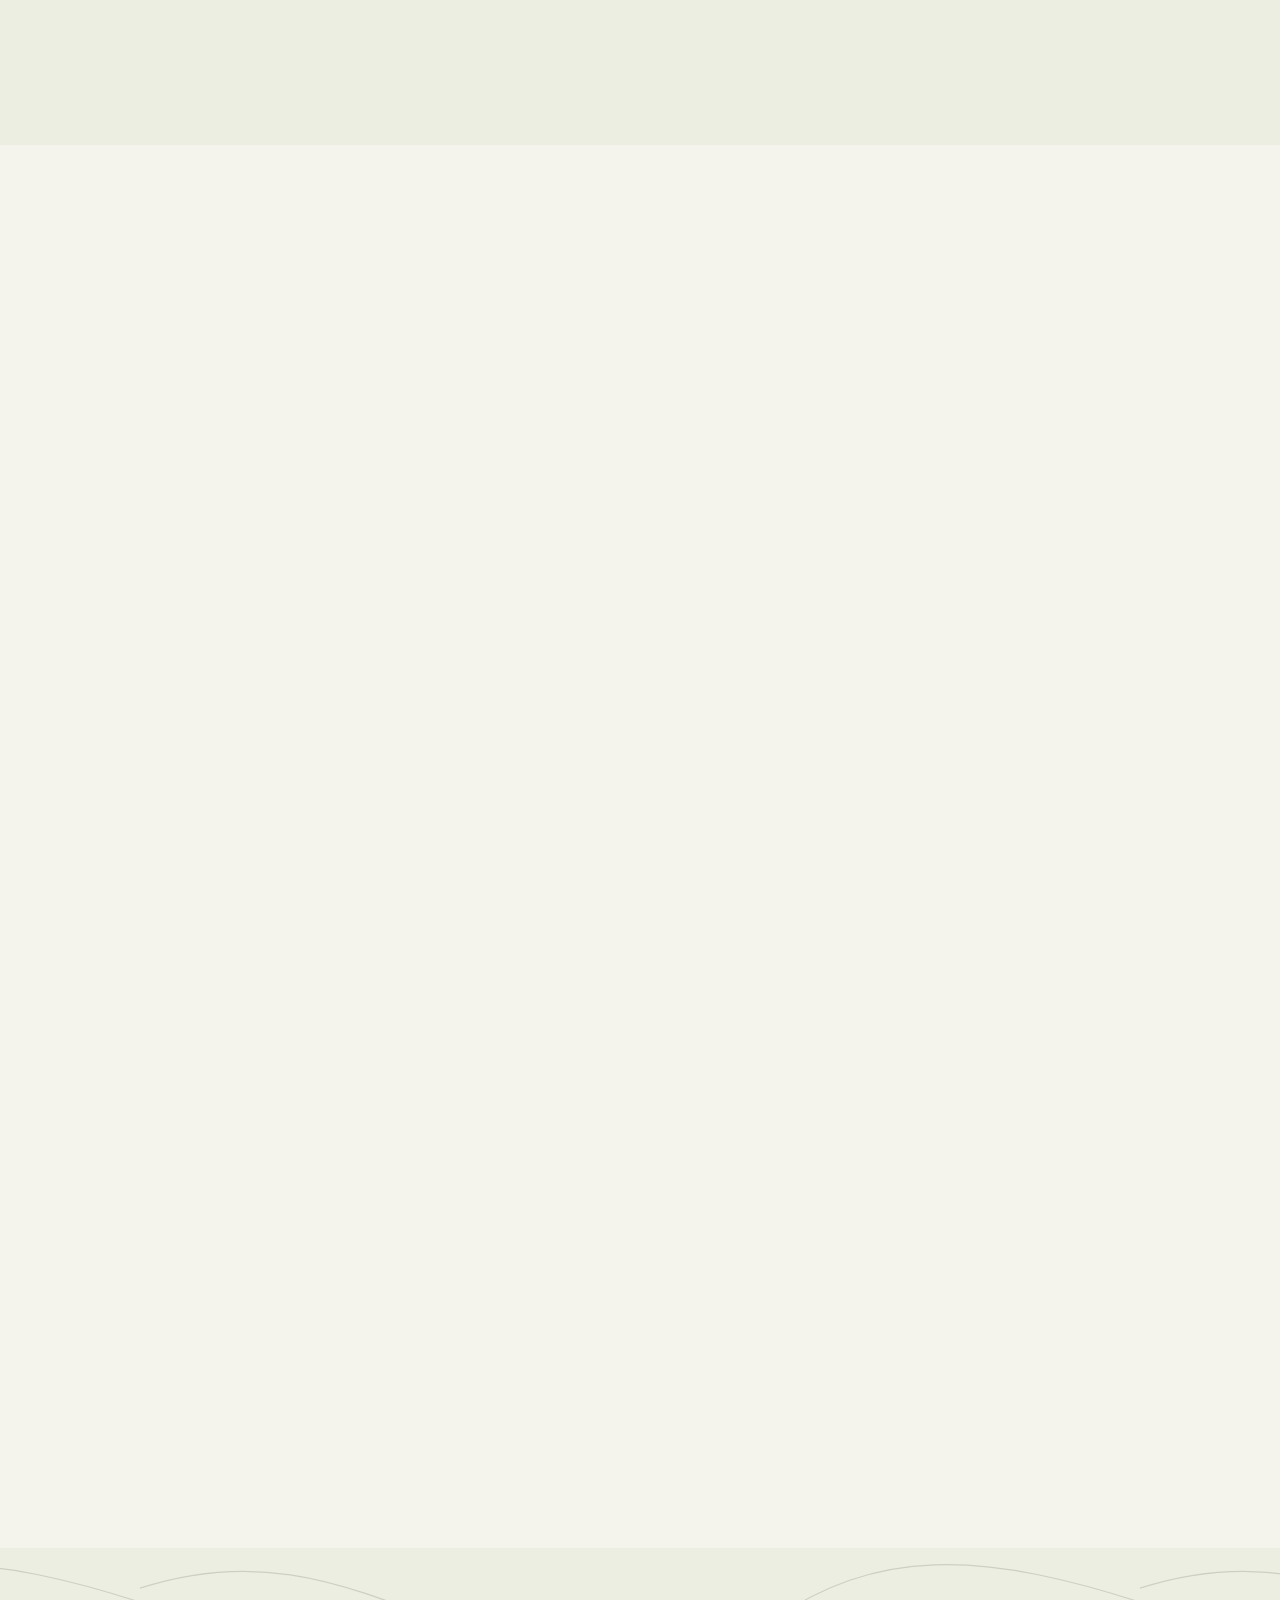
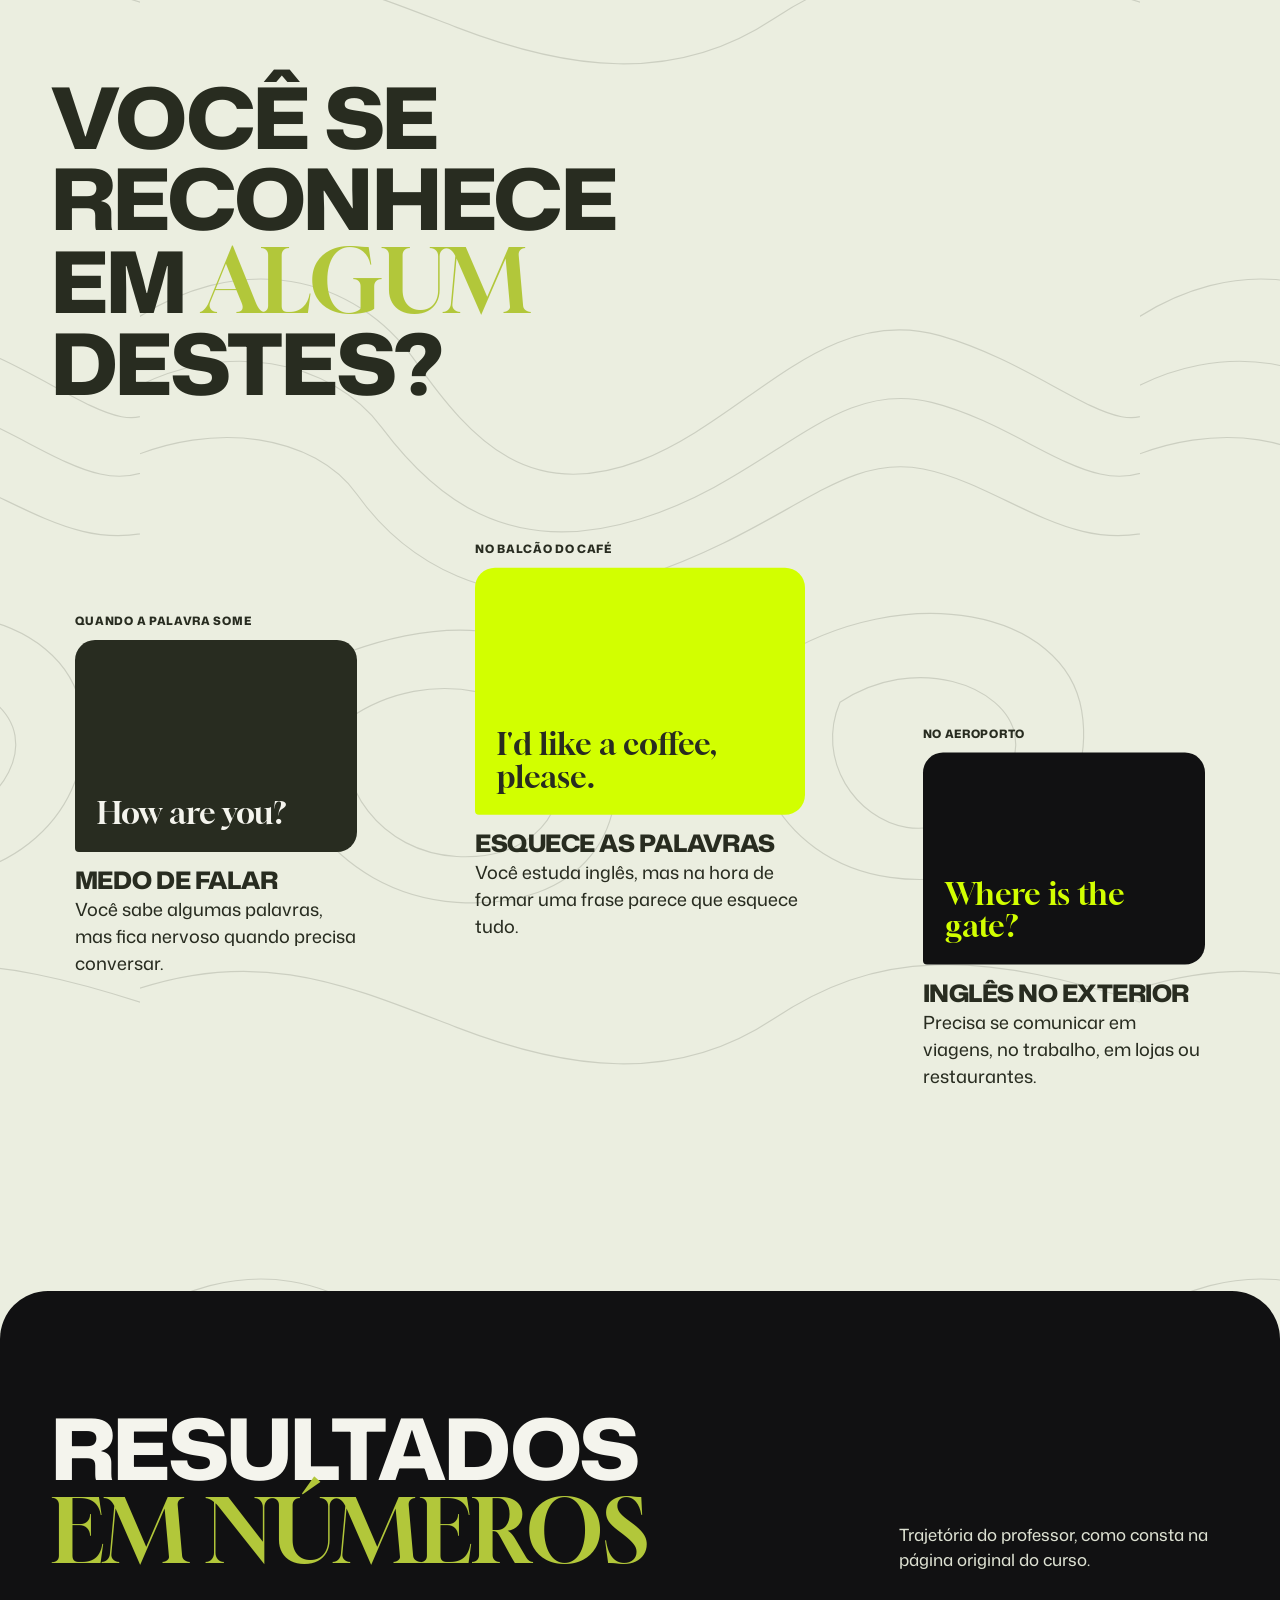
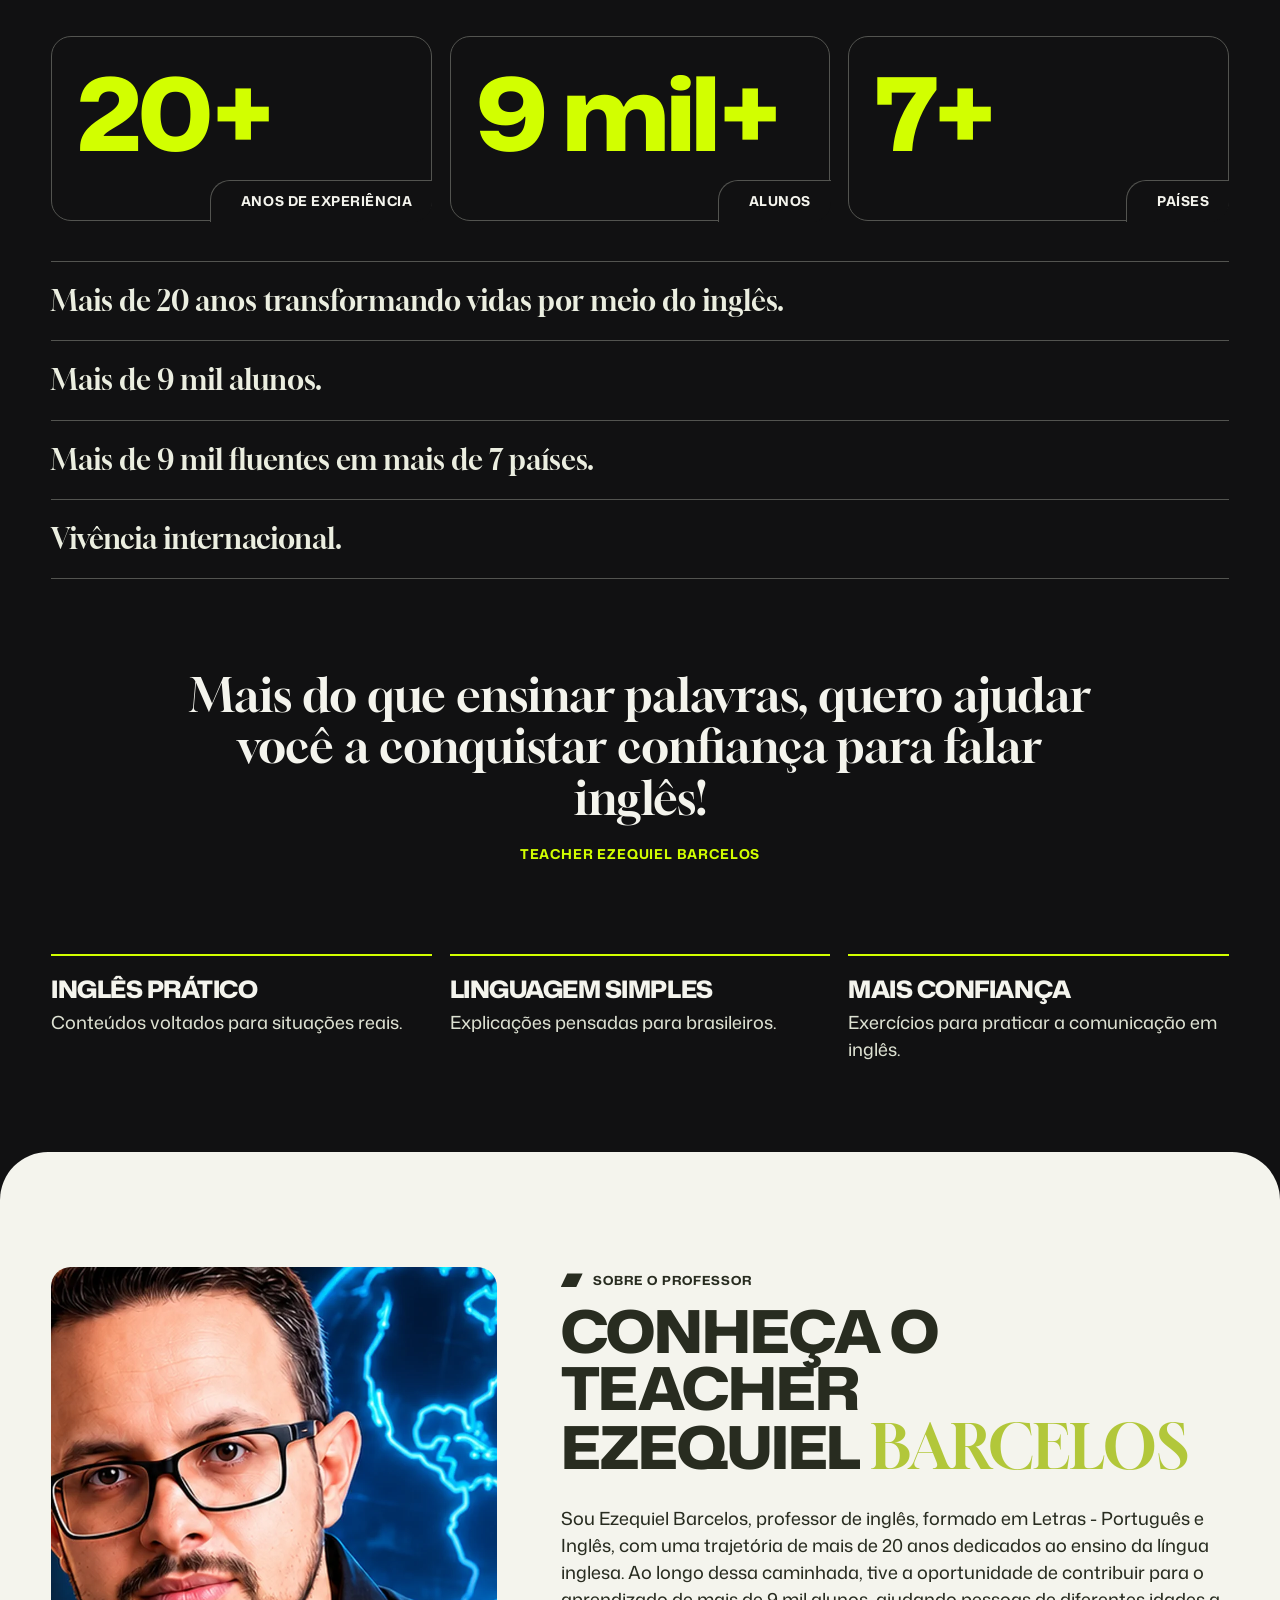
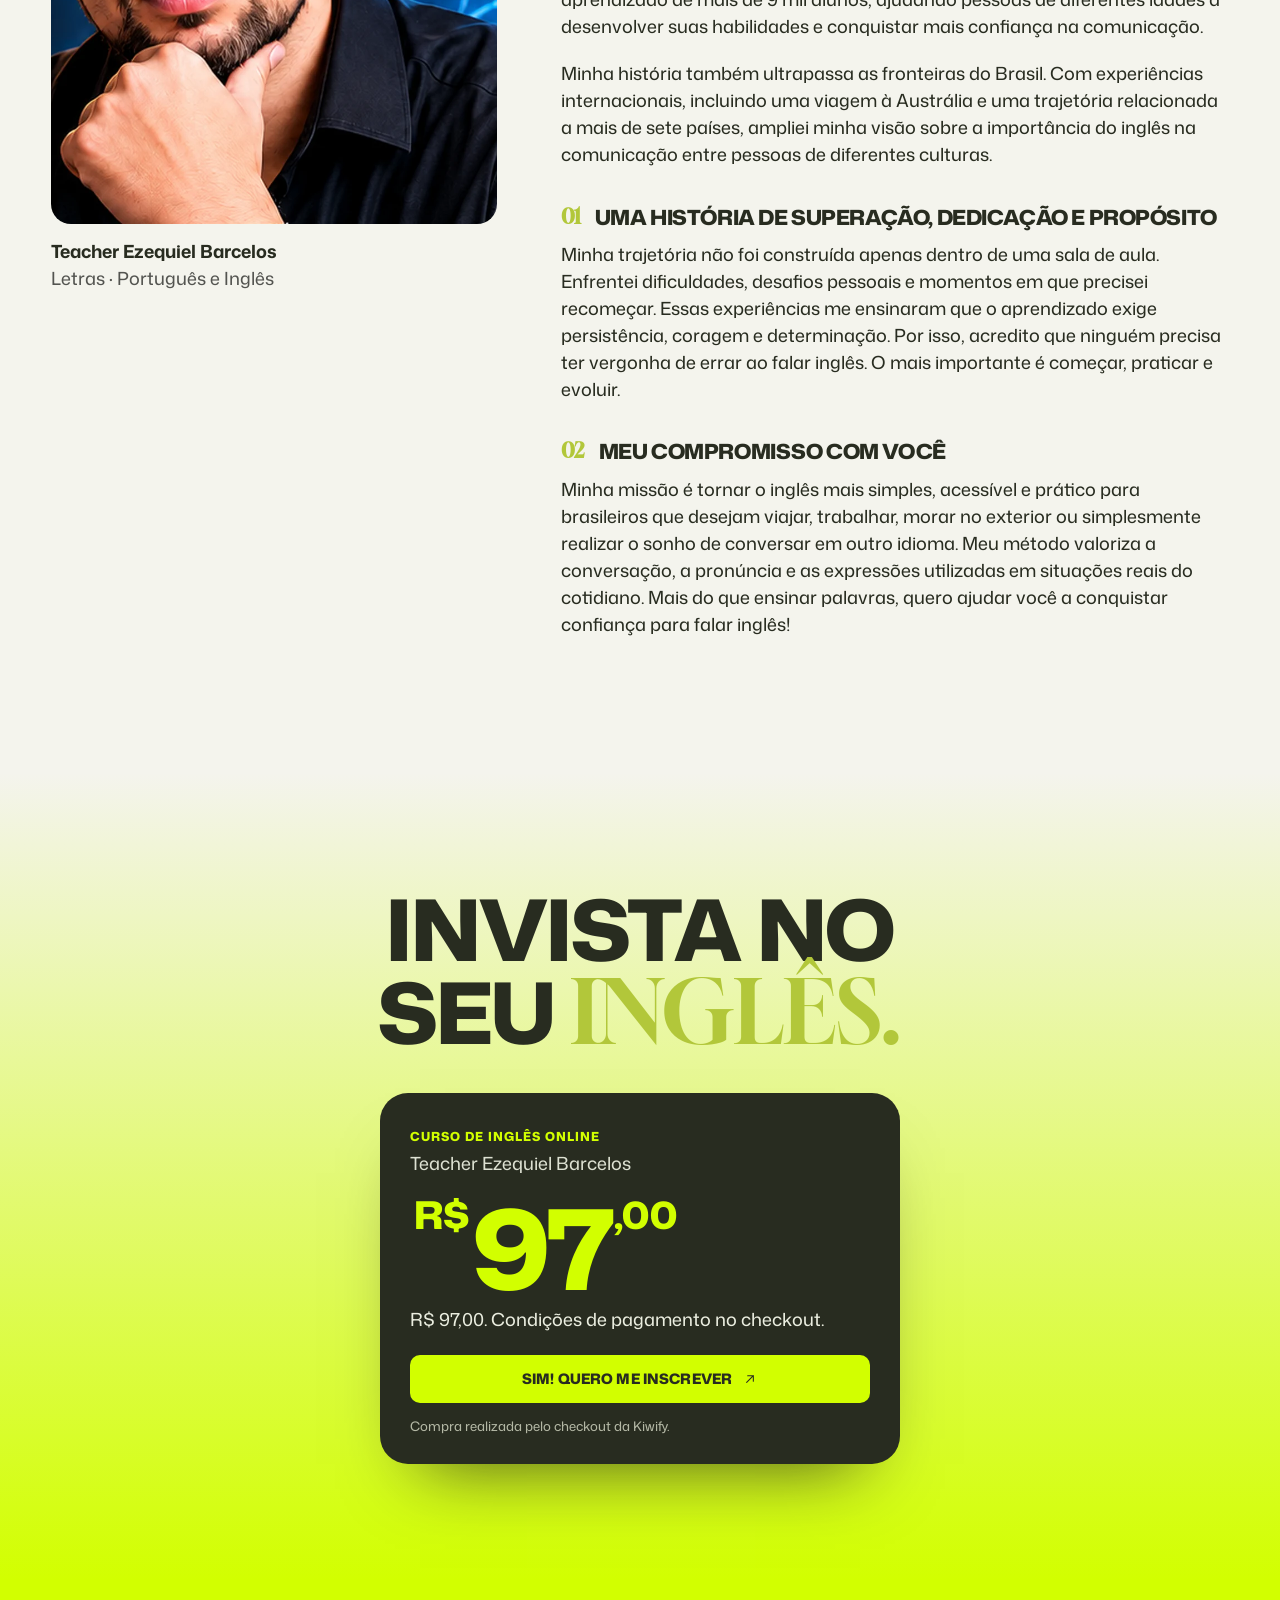
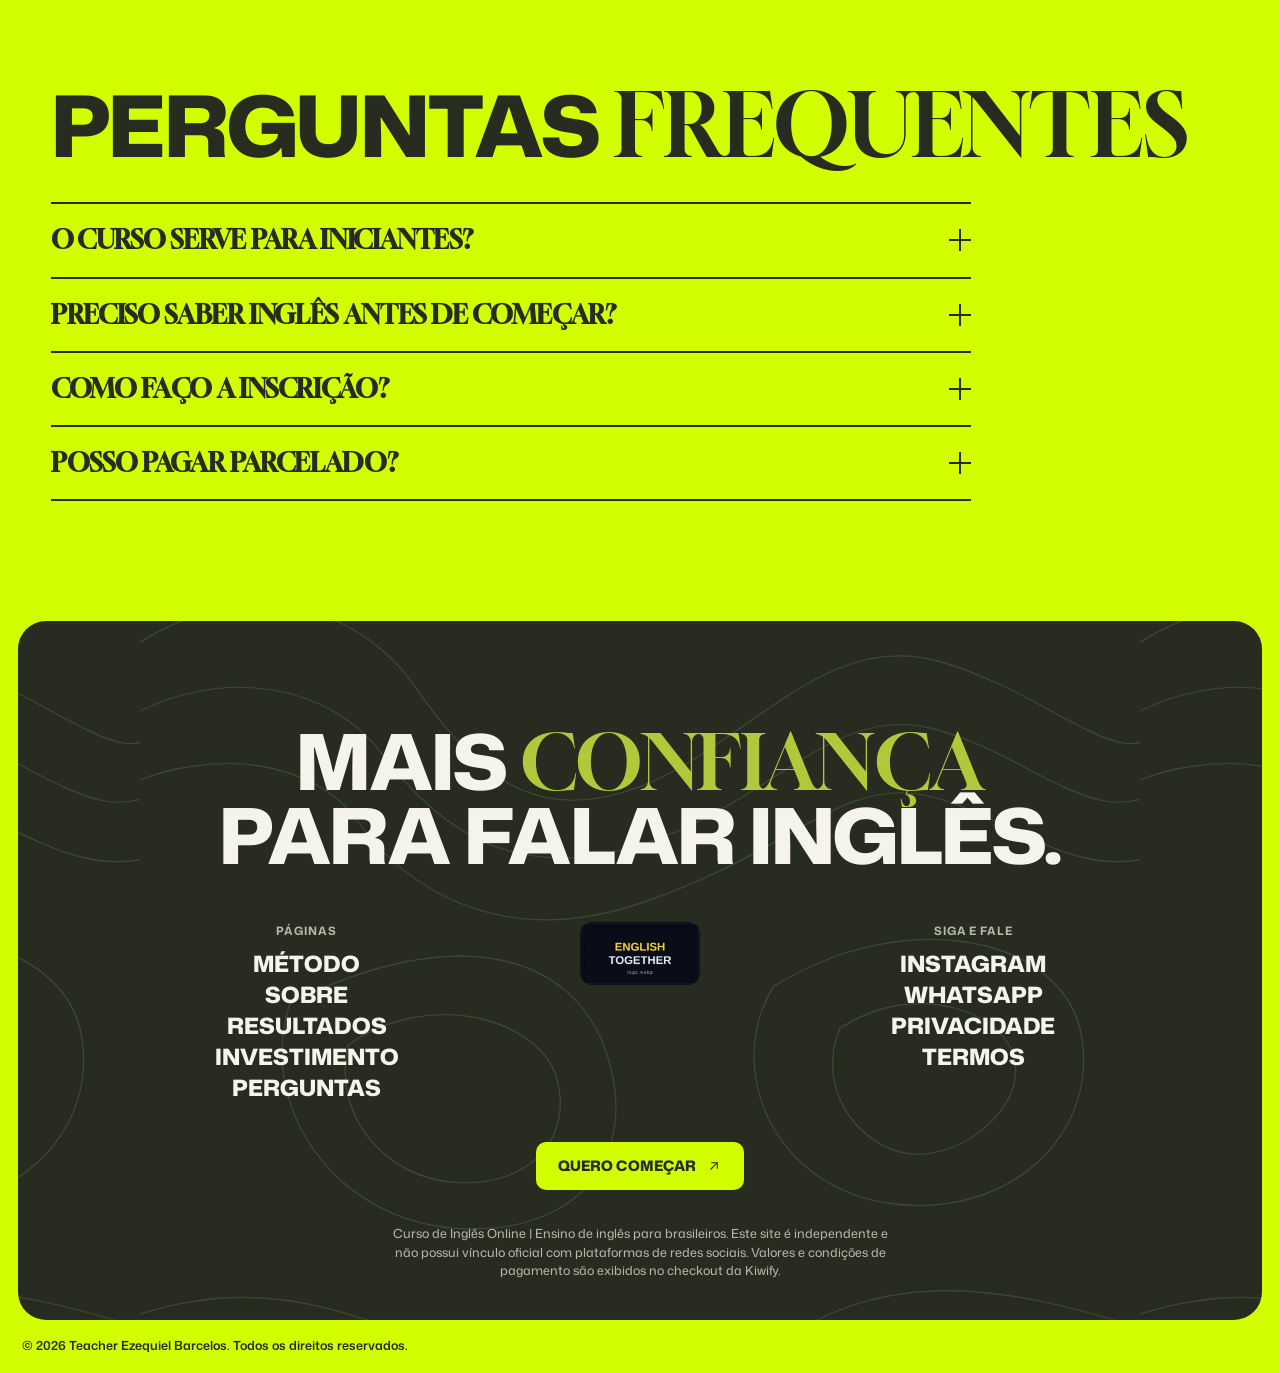
==== commit 9b29b4c2: "Add on-site FAQ chat (fixed answers, no price or refund claims)" ====
--- a/index.html
+++ b/index.html
@@ -2,7 +2,7 @@
 <html lang="pt-BR"><head><meta charset="UTF-8" /><meta name="viewport" content="width=device-width, initial-scale=1.0" /><title>English Together | Inglês prático para brasileiros</title><meta name="theme-color" content="#080d17" />
 <style>.whatsapp{display:none!important}</style>
 <script>(function(){const from="https://pay.kiwify.com.br/zrhiy93";const to="https://pay.kiwify.com.br/zzFq5RR?afid=7FrI0A9X";const update=()=>document.querySelectorAll("a[href]").forEach(a=>{if(a.href===from)a.href=to});new MutationObserver(update).observe(document.documentElement,{subtree:true,childList:true,attributes:true,attributeFilter:["href"]});update()})();</script>
-<script type="module" crossorigin src="./0.js"></script>
+<link rel="stylesheet" href="./chat.css"><script type="module" crossorigin src="./0.js"></script><script defer src="./chat.js"></script>
 <link rel="stylesheet" crossorigin href="./0.css">
 </head>
 <body><div id="root"></div></body></html>
--- a/chat.css
+++ b/chat.css
@@ -0,0 +1,23 @@
+.etc-fab{position:fixed;right:max(16px,env(safe-area-inset-right));bottom:calc(18px + env(safe-area-inset-bottom));z-index:110;width:58px;height:58px;border-radius:50%;border:0;cursor:pointer;background:#282c20;color:#d2ff00;display:inline-flex;align-items:center;justify-content:center;box-shadow:0 10px 26px -8px #0000008c,0 0 0 1px #d2ff0066;transition:transform .25s}
+.etc-fab:hover{transform:scale(1.06)}
+.etc-fab:focus-visible,.etc-chips button:focus-visible,.etc-x:focus-visible,.etc-form button:focus-visible,.etc-form input:focus-visible{outline:2px solid #d2ff00;outline-offset:2px}
+.etc-panel{position:fixed;right:max(16px,env(safe-area-inset-right));bottom:calc(88px + env(safe-area-inset-bottom));z-index:110;width:min(380px,calc(100vw - 32px));height:min(560px,calc(100dvh - 120px));background:#fff;border-radius:18px;overflow:hidden;display:none;flex-direction:column;box-shadow:0 24px 60px -12px #000a,0 0 0 1px #0000001a;font-family:"Mona Sans",system-ui,sans-serif;color:#282c20}
+.etc-panel.open{display:flex}
+.etc-head{background:#282c20;color:#f4f4ed;padding:14px 16px;display:flex;align-items:center;gap:10px}
+.etc-av{width:34px;height:34px;border-radius:50%;background:#d2ff00;color:#282c20;font-weight:700;display:flex;align-items:center;justify-content:center;font-size:14px}
+.etc-t{flex:1;line-height:1.2}.etc-t b{display:block;font-size:15px}.etc-t span{font-size:12px;color:#d2ff00;opacity:.9}
+.etc-x{background:none;border:0;color:#f4f4ed;font-size:22px;cursor:pointer;padding:4px 8px}
+.etc-msgs{flex:1;overflow-y:auto;padding:14px;background:#f4f4ed;display:flex;flex-direction:column;gap:10px}
+.etc-m{max-width:86%;padding:10px 13px;border-radius:14px;font-size:14.5px;line-height:1.4;white-space:pre-line}
+.etc-m.bot{background:#fff;border:1px solid #dde1d2;align-self:flex-start;border-bottom-left-radius:4px}
+.etc-m.me{background:#4c5a10;color:#fff;align-self:flex-end;border-bottom-right-radius:4px}
+.etc-m a{color:#3d4a0b;font-weight:600}
+.etc-chips{display:flex;flex-wrap:nowrap;overflow-x:auto;gap:6px;padding:0 14px 10px;background:#f4f4ed;scrollbar-width:thin}
+.etc-chips button{flex:none;white-space:nowrap;border:1px solid #4c5a10;background:#fff;color:#3d4a0b;border-radius:999px;padding:6px 11px;font:500 13px "Mona Sans",system-ui,sans-serif;cursor:pointer}
+.etc-chips button:hover{background:#ebeee0}
+.etc-form{display:flex;gap:8px;padding:10px;border-top:1px solid #eee;background:#fff}
+.etc-form input{flex:1;border:1px solid #d9d2c3;border-radius:10px;padding:10px 12px;font:15px "Mona Sans",system-ui,sans-serif;min-width:0}
+.etc-form button{border:0;background:#282c20;color:#d2ff00;border-radius:10px;padding:0 14px;font:600 14px "Mona Sans",system-ui,sans-serif;cursor:pointer}
+.etc-note{font-size:11px;color:#535450;text-align:center;padding:0 10px 8px;background:#fff}
+@media (max-width:480px){.etc-panel{right:8px;left:8px;width:auto;bottom:calc(84px + env(safe-area-inset-bottom));height:min(70dvh,560px)}}
+@media (prefers-reduced-motion:reduce){.etc-fab{transition:none}}
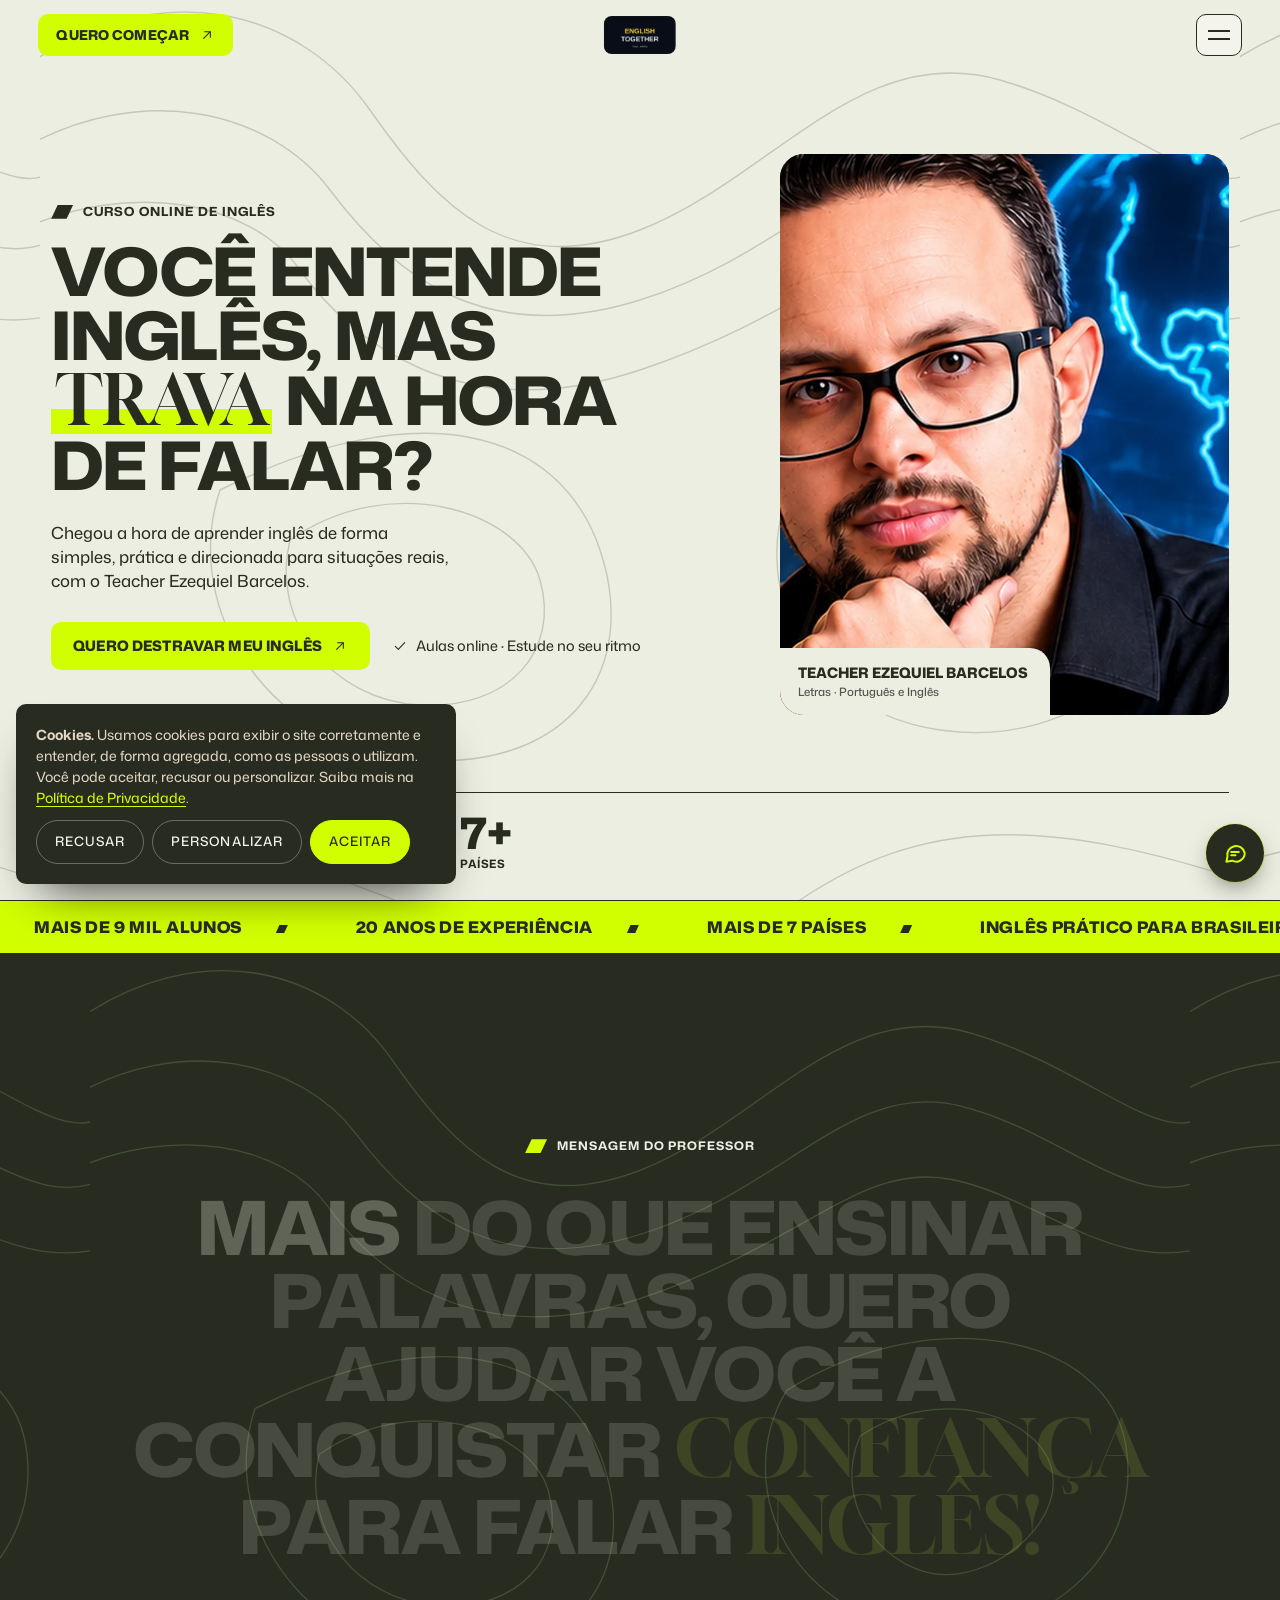
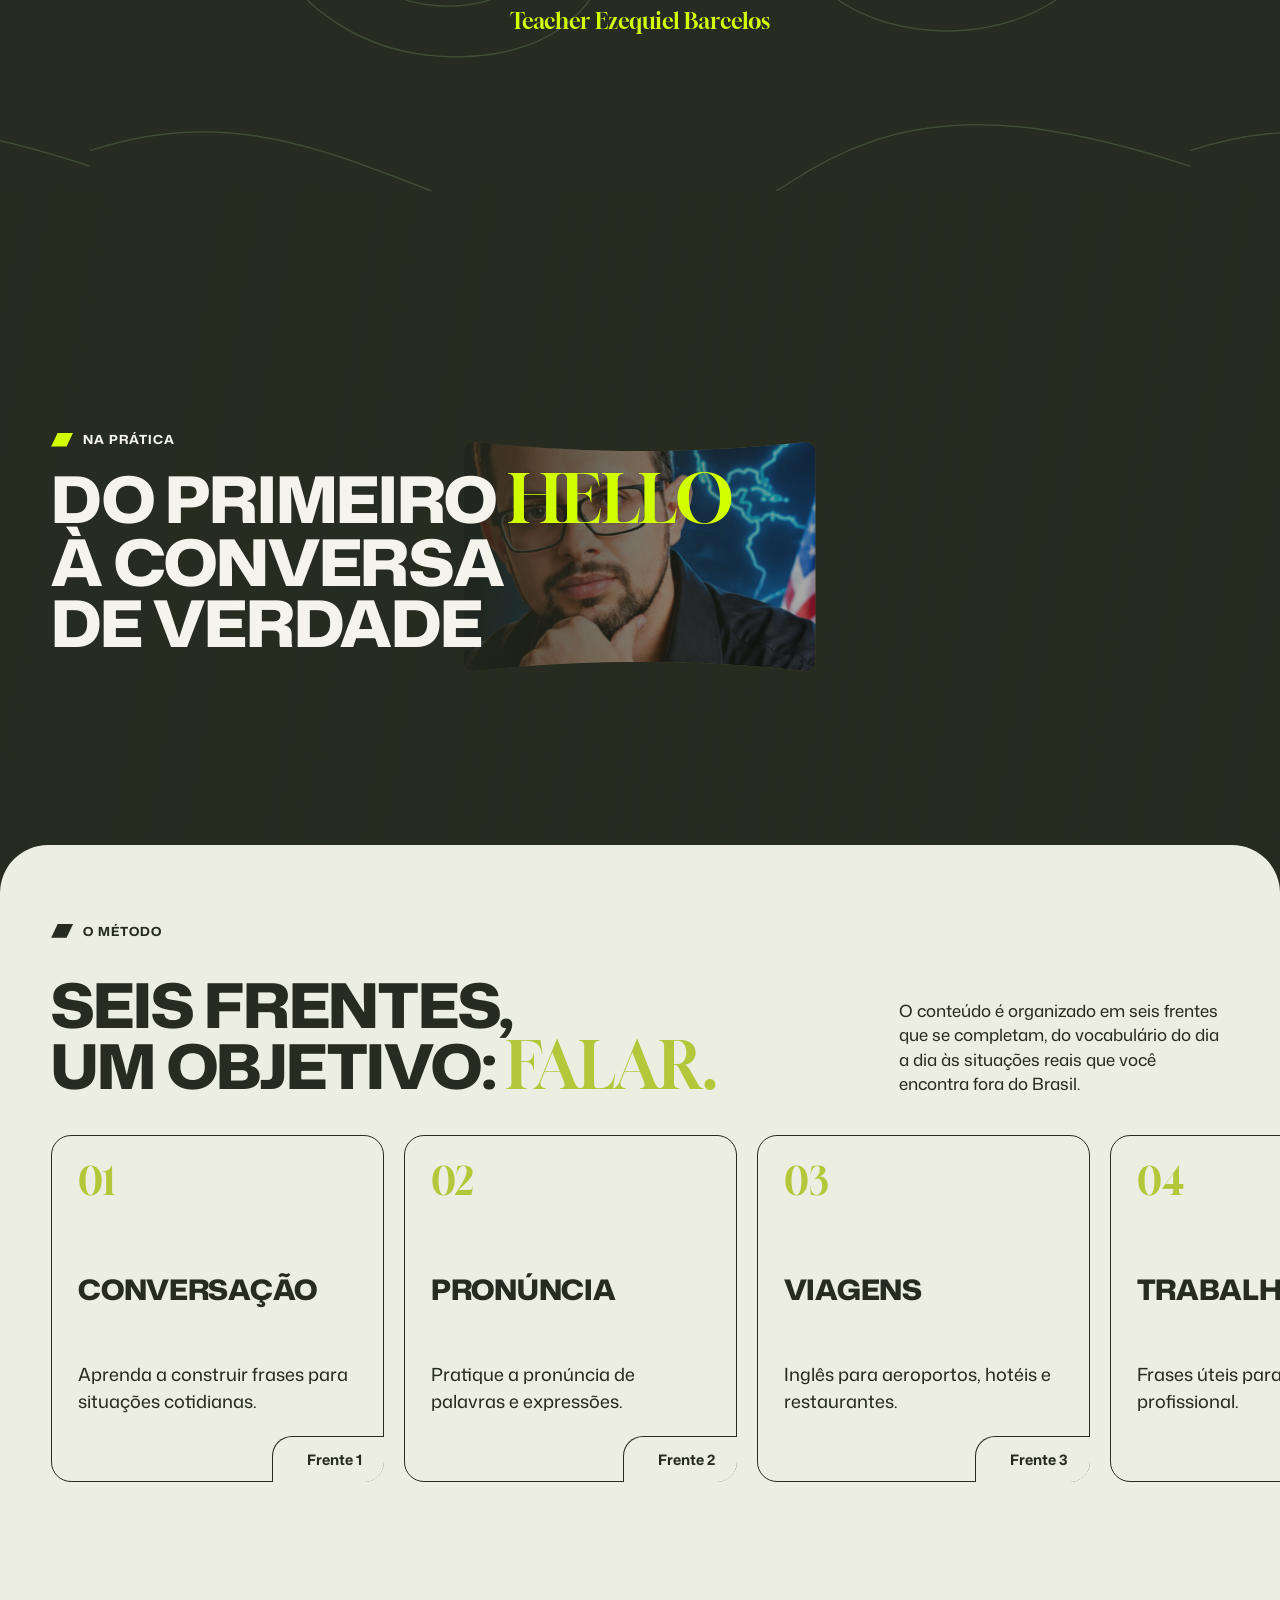
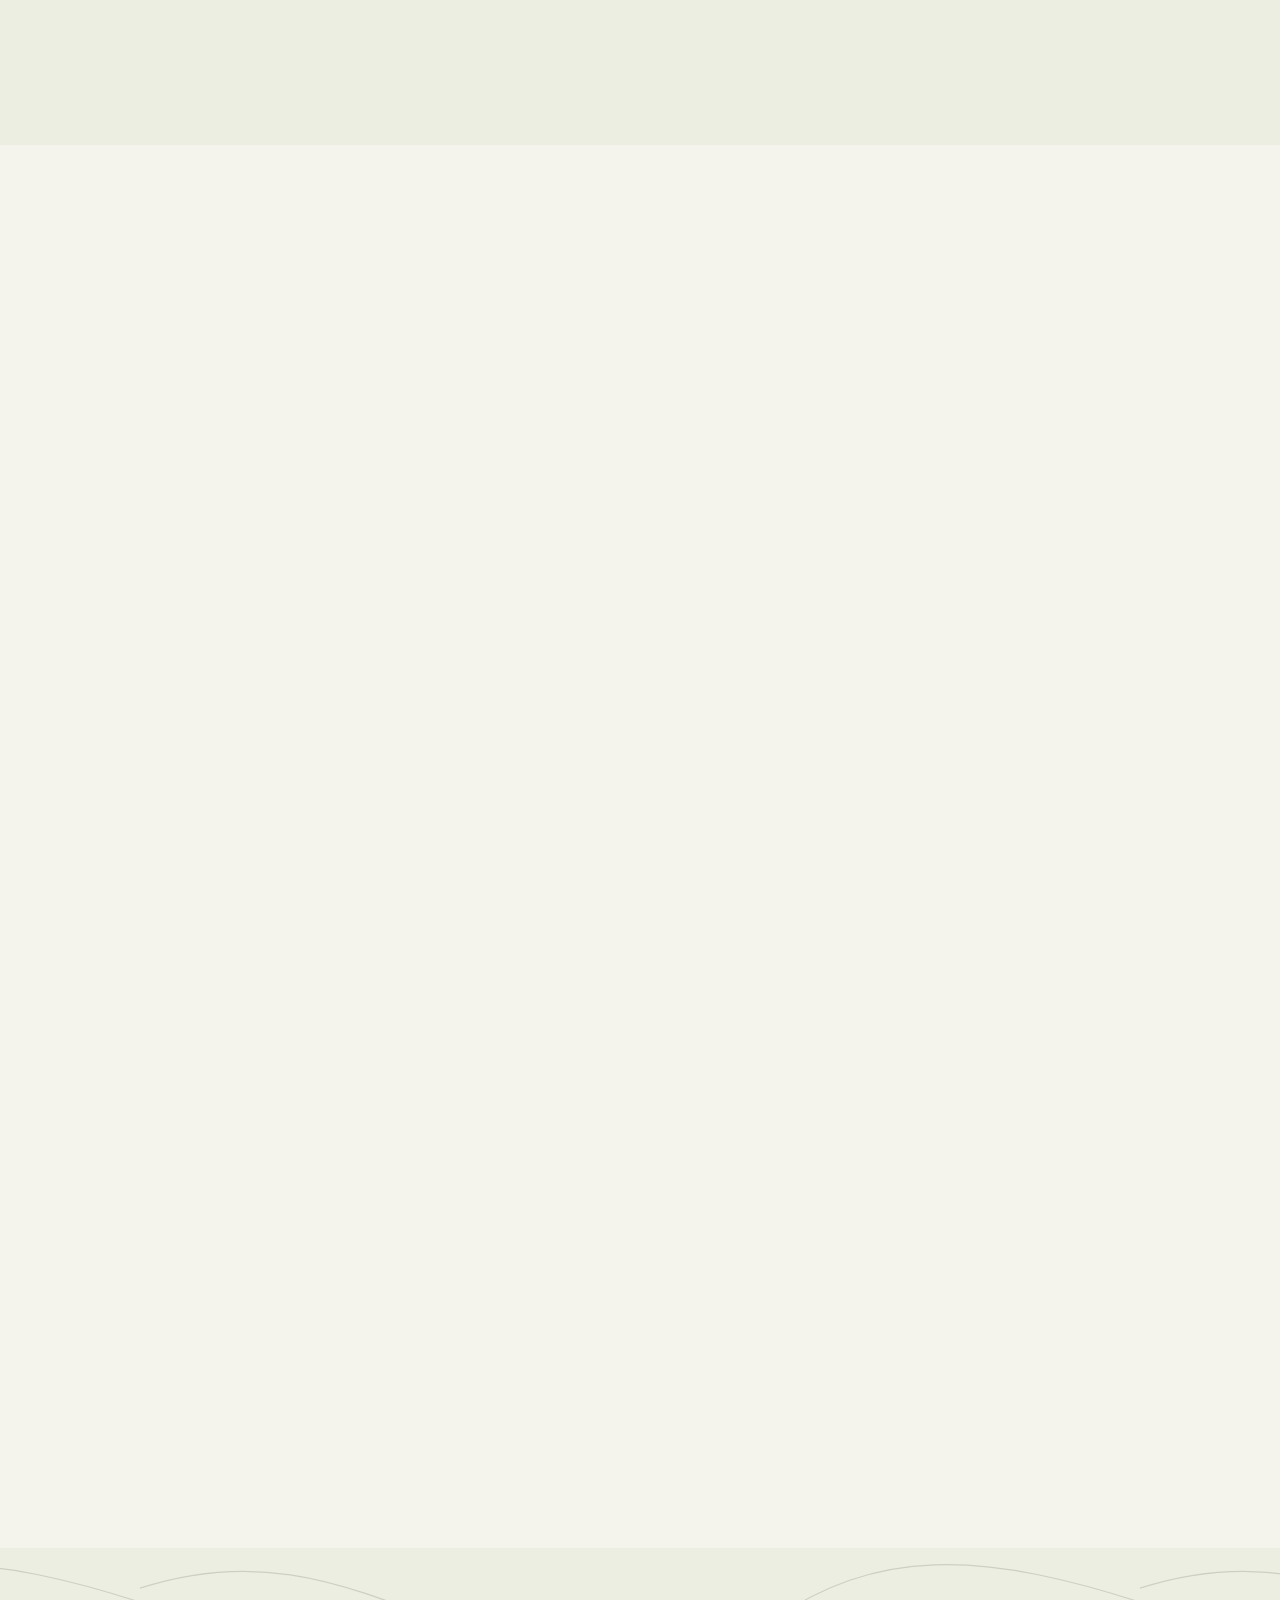
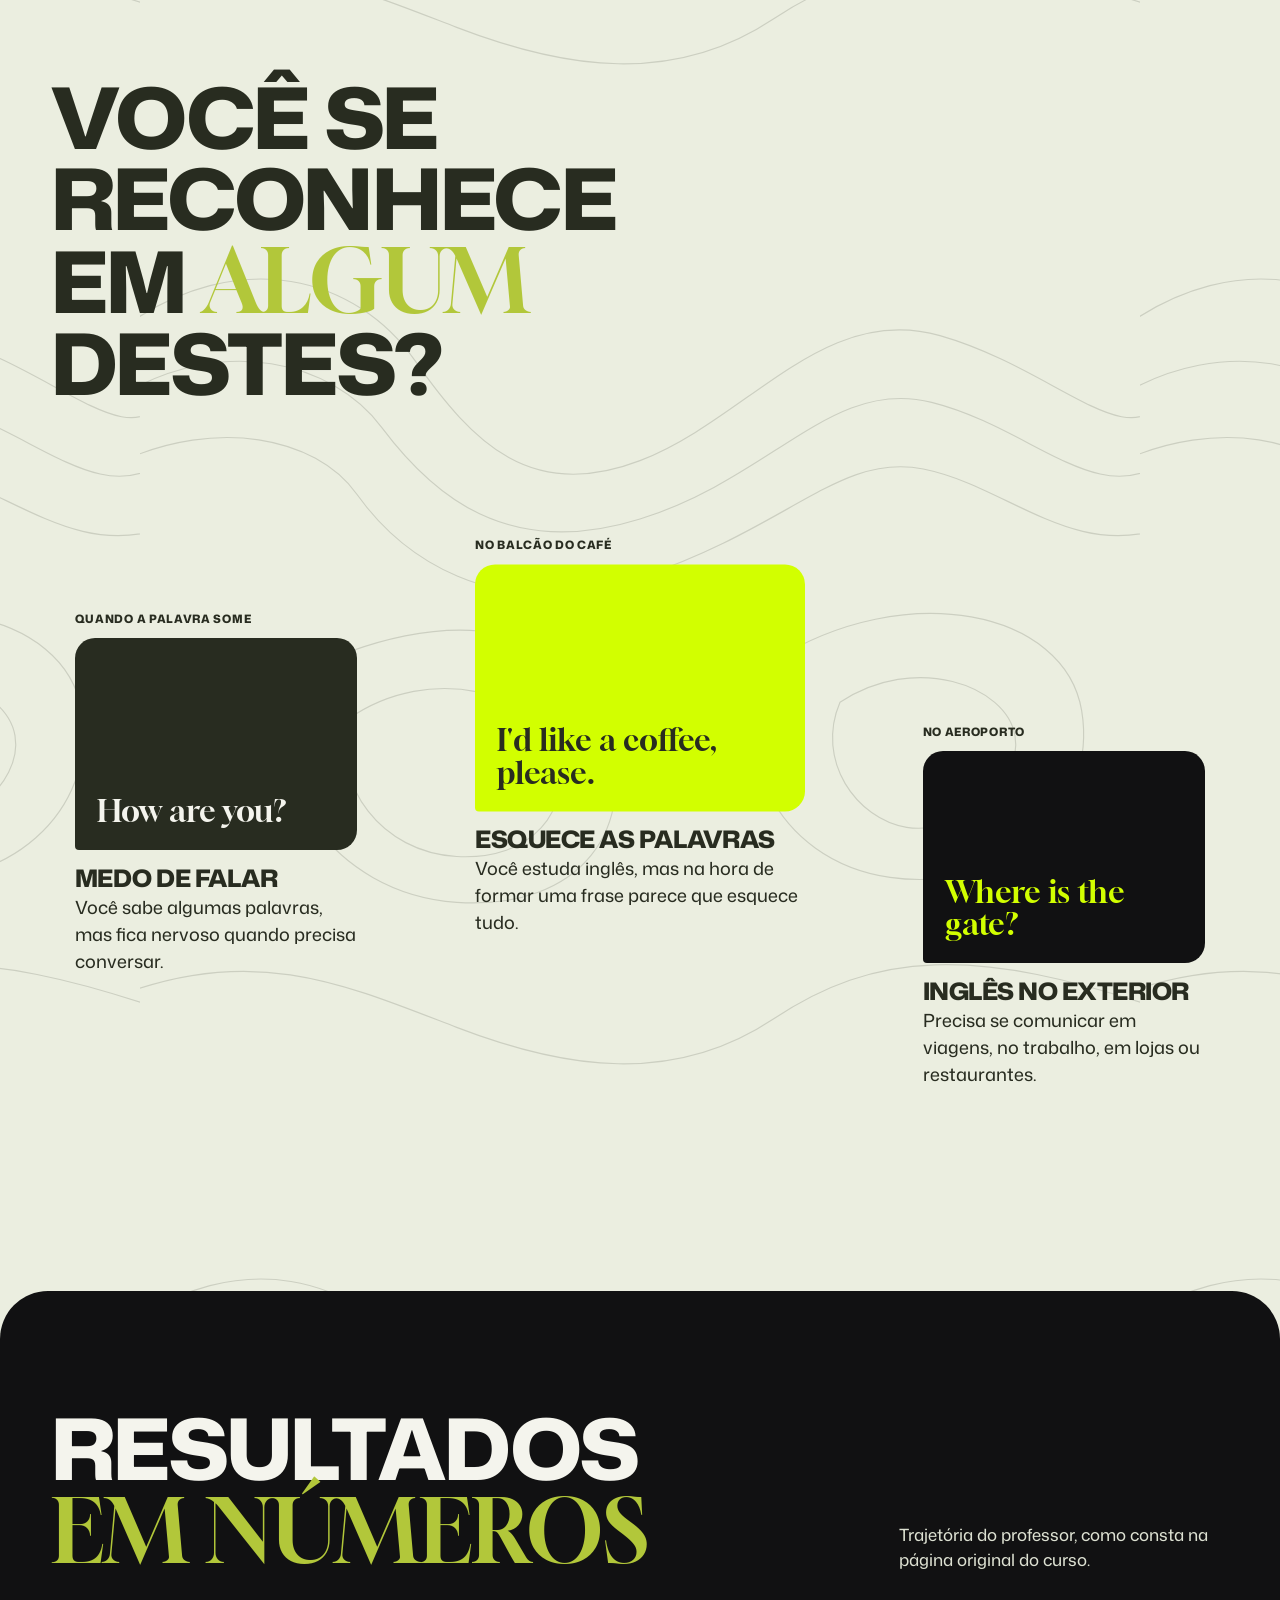
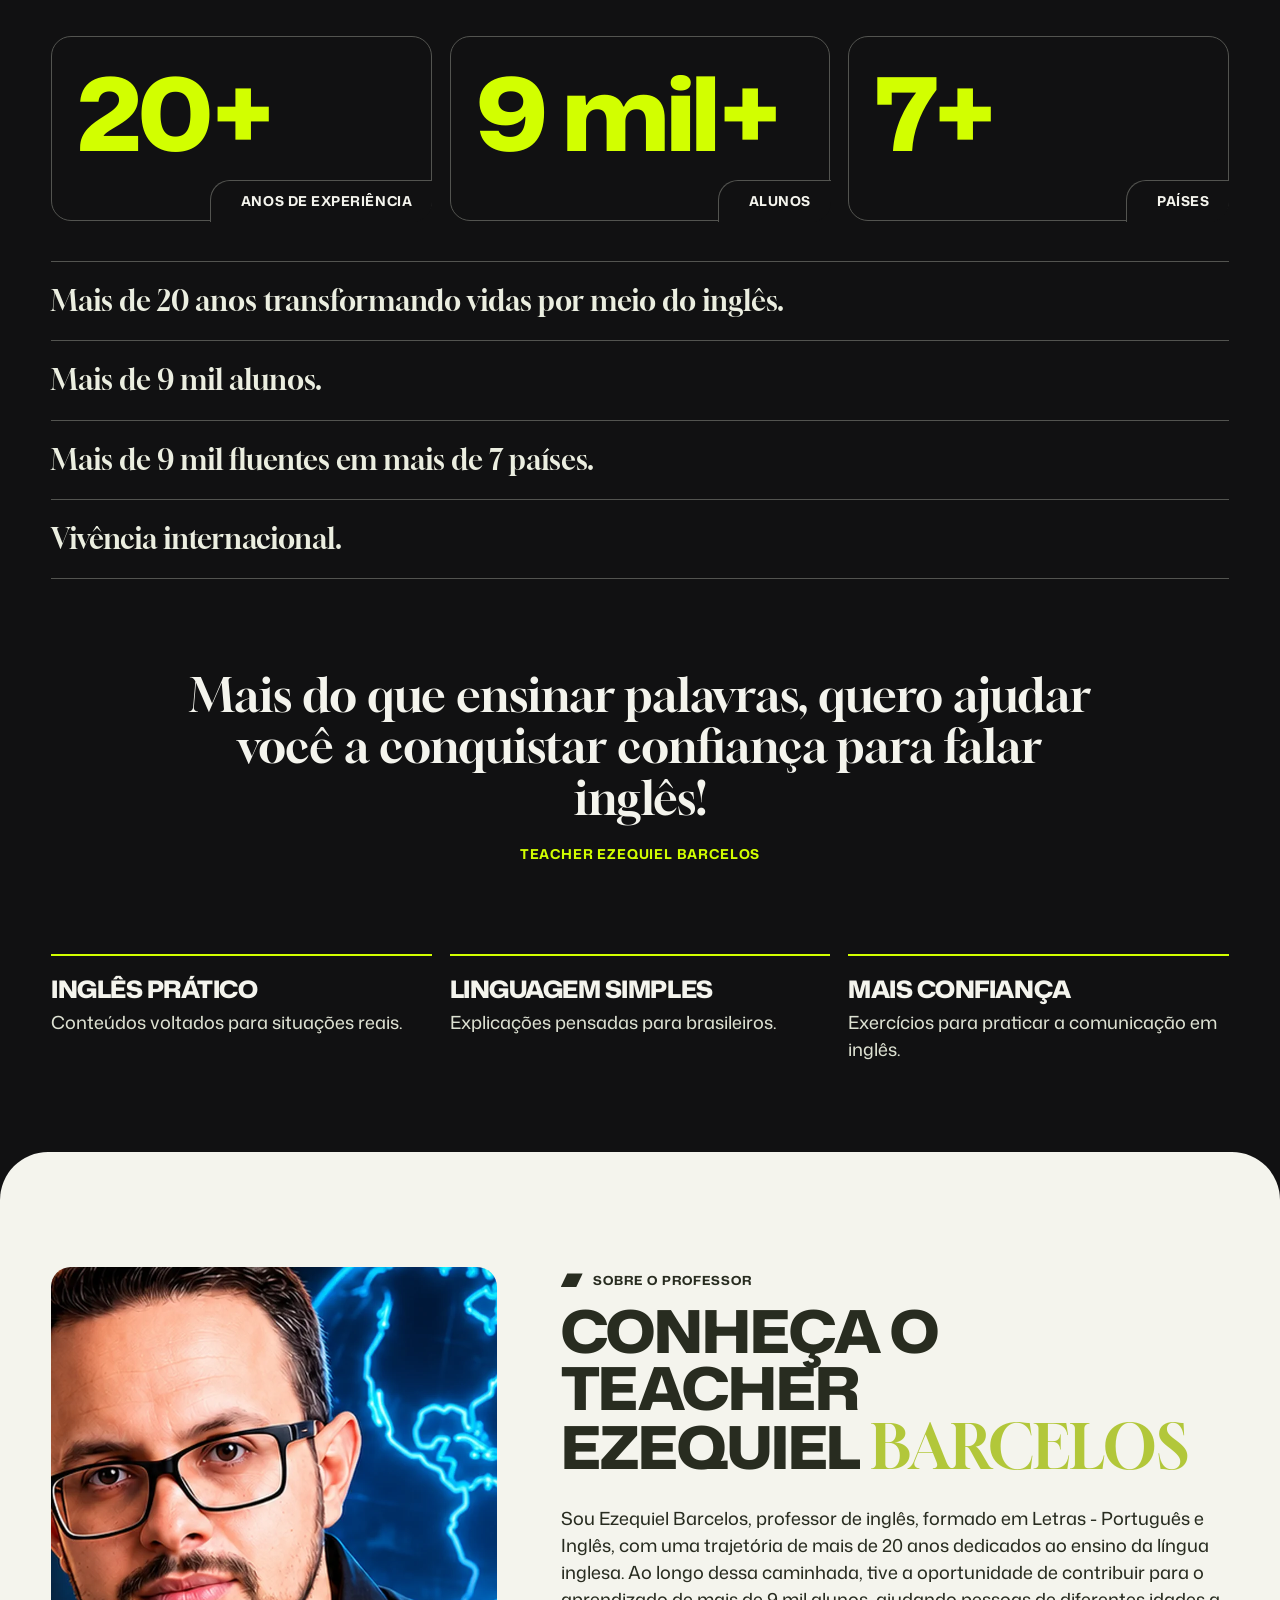
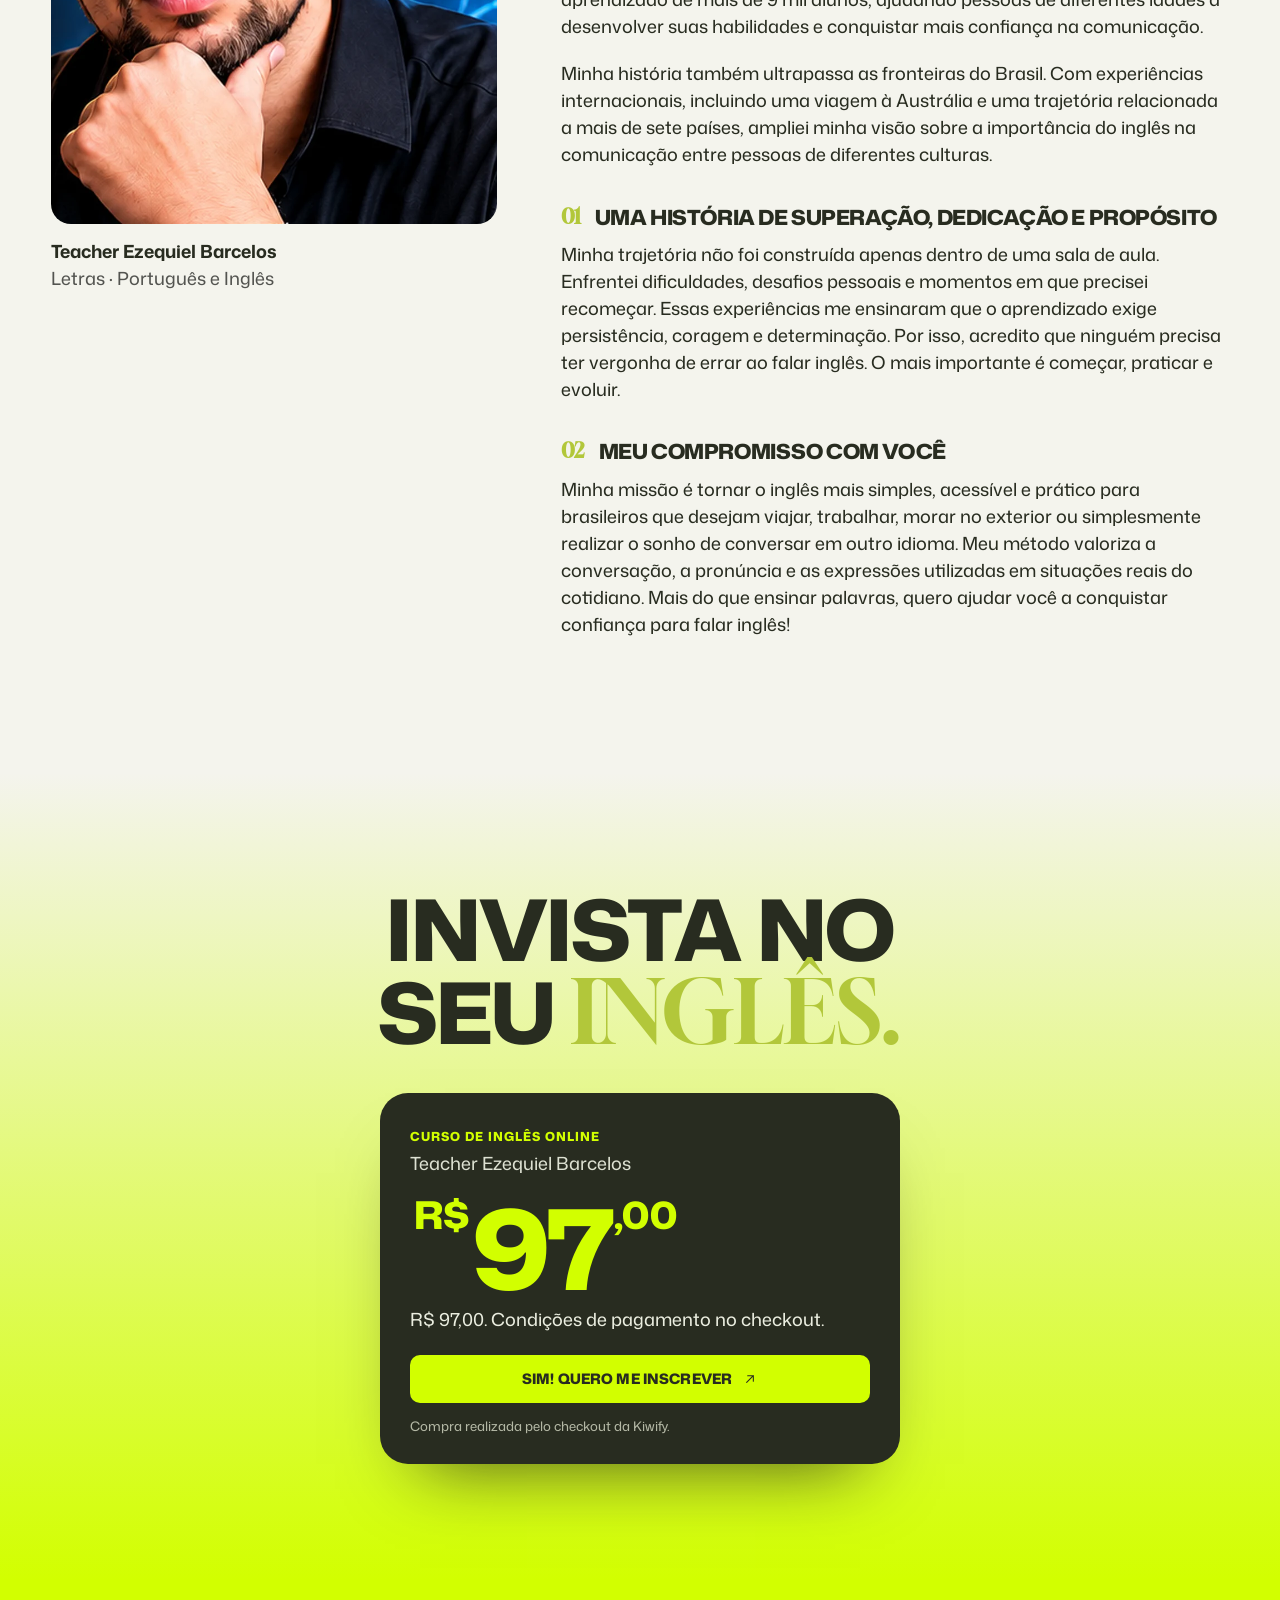
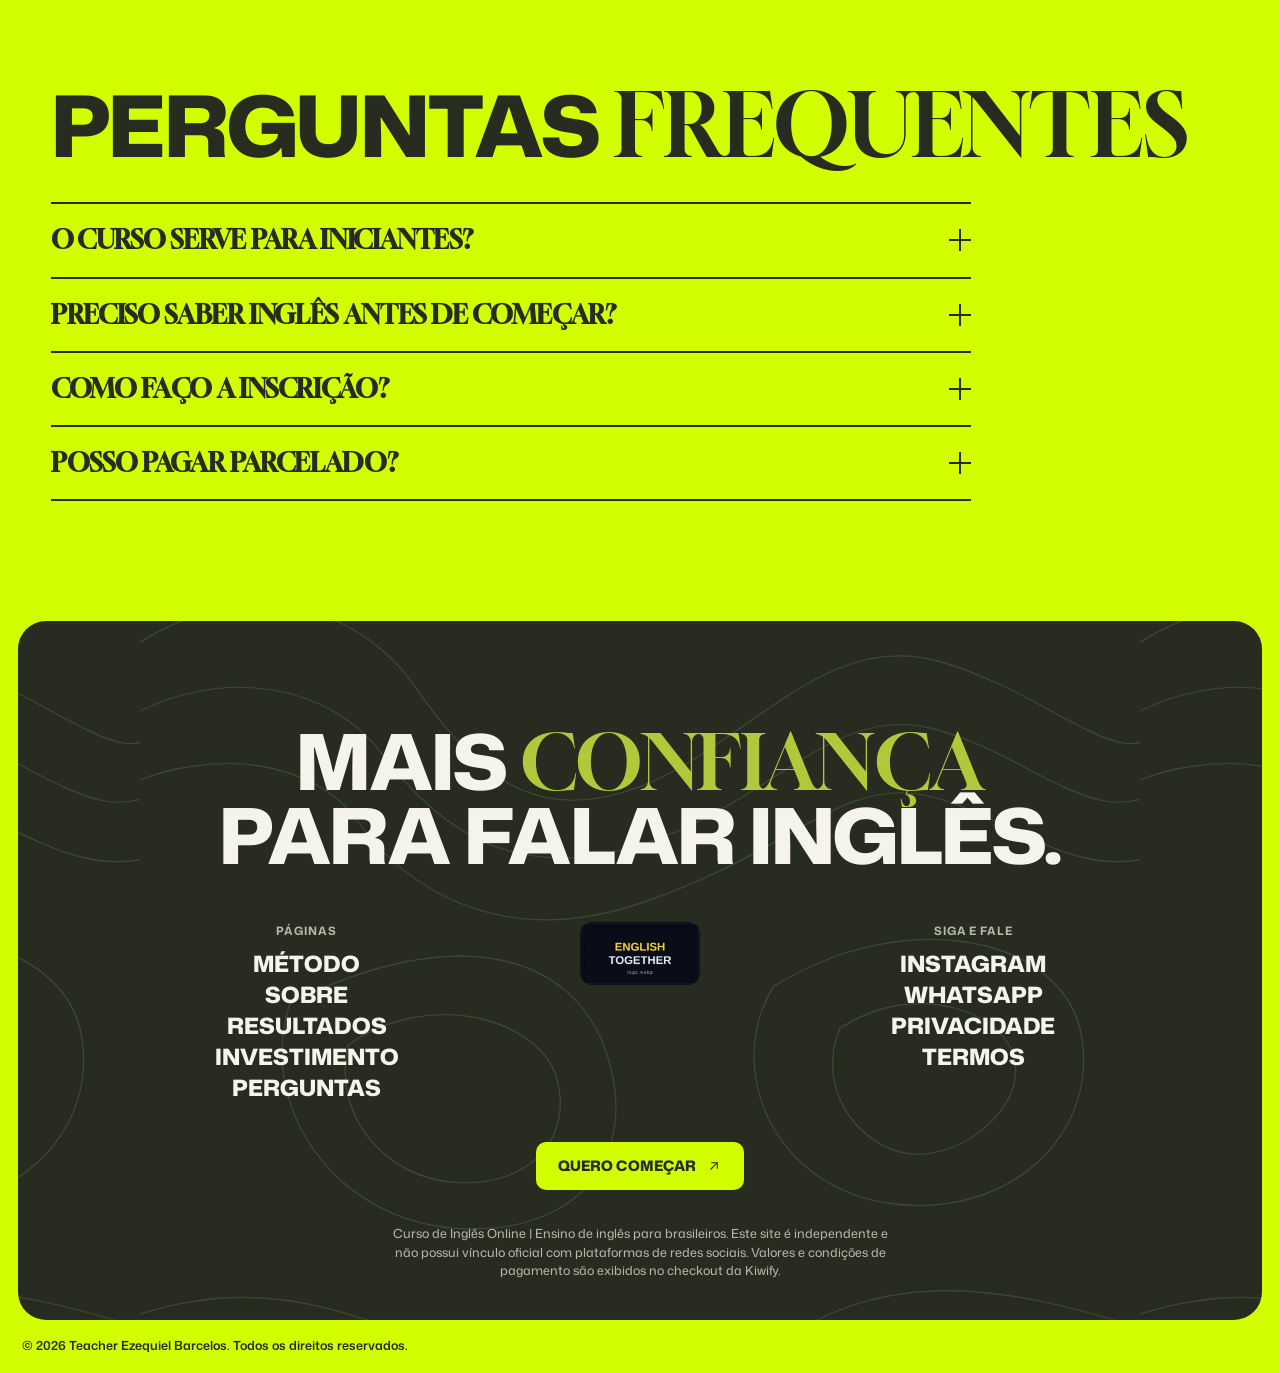
==== commit 02369d20: "Security hardening (CSP, referrer policy) and fixed teacher-name answer" ====
--- a/index.html
+++ b/index.html
@@ -1,8 +1,8 @@
 <!doctype html>
-<html lang="pt-BR"><head><meta charset="UTF-8" /><meta name="viewport" content="width=device-width, initial-scale=1.0" /><title>English Together | Inglês prático para brasileiros</title><meta name="theme-color" content="#080d17" />
+<html lang="pt-BR"><head><meta charset="UTF-8" /><meta http-equiv="Content-Security-Policy" content="default-src 'self'; base-uri 'self'; object-src 'none'; script-src 'self' 'sha256-Nq7RHkSp11QzhqVz3kyf7JLnCN8H1T1qQtm2yAXa4s0='; style-src 'self' 'unsafe-inline' https://fonts.googleapis.com; img-src 'self' data:; font-src 'self' data: https://fonts.gstatic.com; connect-src https://text.pollinations.ai; form-action 'self'; frame-src 'none'; manifest-src 'self'" /><meta name="referrer" content="strict-origin-when-cross-origin" /><meta name="viewport" content="width=device-width, initial-scale=1.0" /><title>English Together | Inglês prático para brasileiros</title><meta name="theme-color" content="#080d17" />
 <style>.whatsapp{display:none!important}</style>
 <script>(function(){const from="https://pay.kiwify.com.br/zrhiy93";const to="https://pay.kiwify.com.br/zzFq5RR?afid=7FrI0A9X";const update=()=>document.querySelectorAll("a[href]").forEach(a=>{if(a.href===from)a.href=to});new MutationObserver(update).observe(document.documentElement,{subtree:true,childList:true,attributes:true,attributeFilter:["href"]});update()})();</script>
 <link rel="stylesheet" href="./chat.css"><script type="module" crossorigin src="./0.js"></script><script defer src="./chat.js"></script>
 <link rel="stylesheet" crossorigin href="./0.css">
 </head>
-<body><div id="root"></div></body></html>
+<body><div id="root"></div></body></html>
--- a/chat.css
+++ b/chat.css
@@ -21,3 +21,7 @@
 .etc-note{font-size:11px;color:#535450;text-align:center;padding:0 10px 8px;background:#fff}
 @media (max-width:480px){.etc-panel{right:8px;left:8px;width:auto;bottom:calc(84px + env(safe-area-inset-bottom));height:min(70dvh,560px)}}
 @media (prefers-reduced-motion:reduce){.etc-fab{transition:none}}
+.etc-typing span{display:inline-block;width:6px;height:6px;margin-right:3px;border-radius:50%;background:currentColor;opacity:.4;animation:etc-b 1s infinite}
+.etc-typing span:nth-child(2){animation-delay:.15s}.etc-typing span:nth-child(3){animation-delay:.3s}
+@keyframes etc-b{0%,80%,100%{opacity:.25}40%{opacity:.9}}
+.etc-tag{font-size:10px;opacity:.55;display:block;margin-top:4px}
